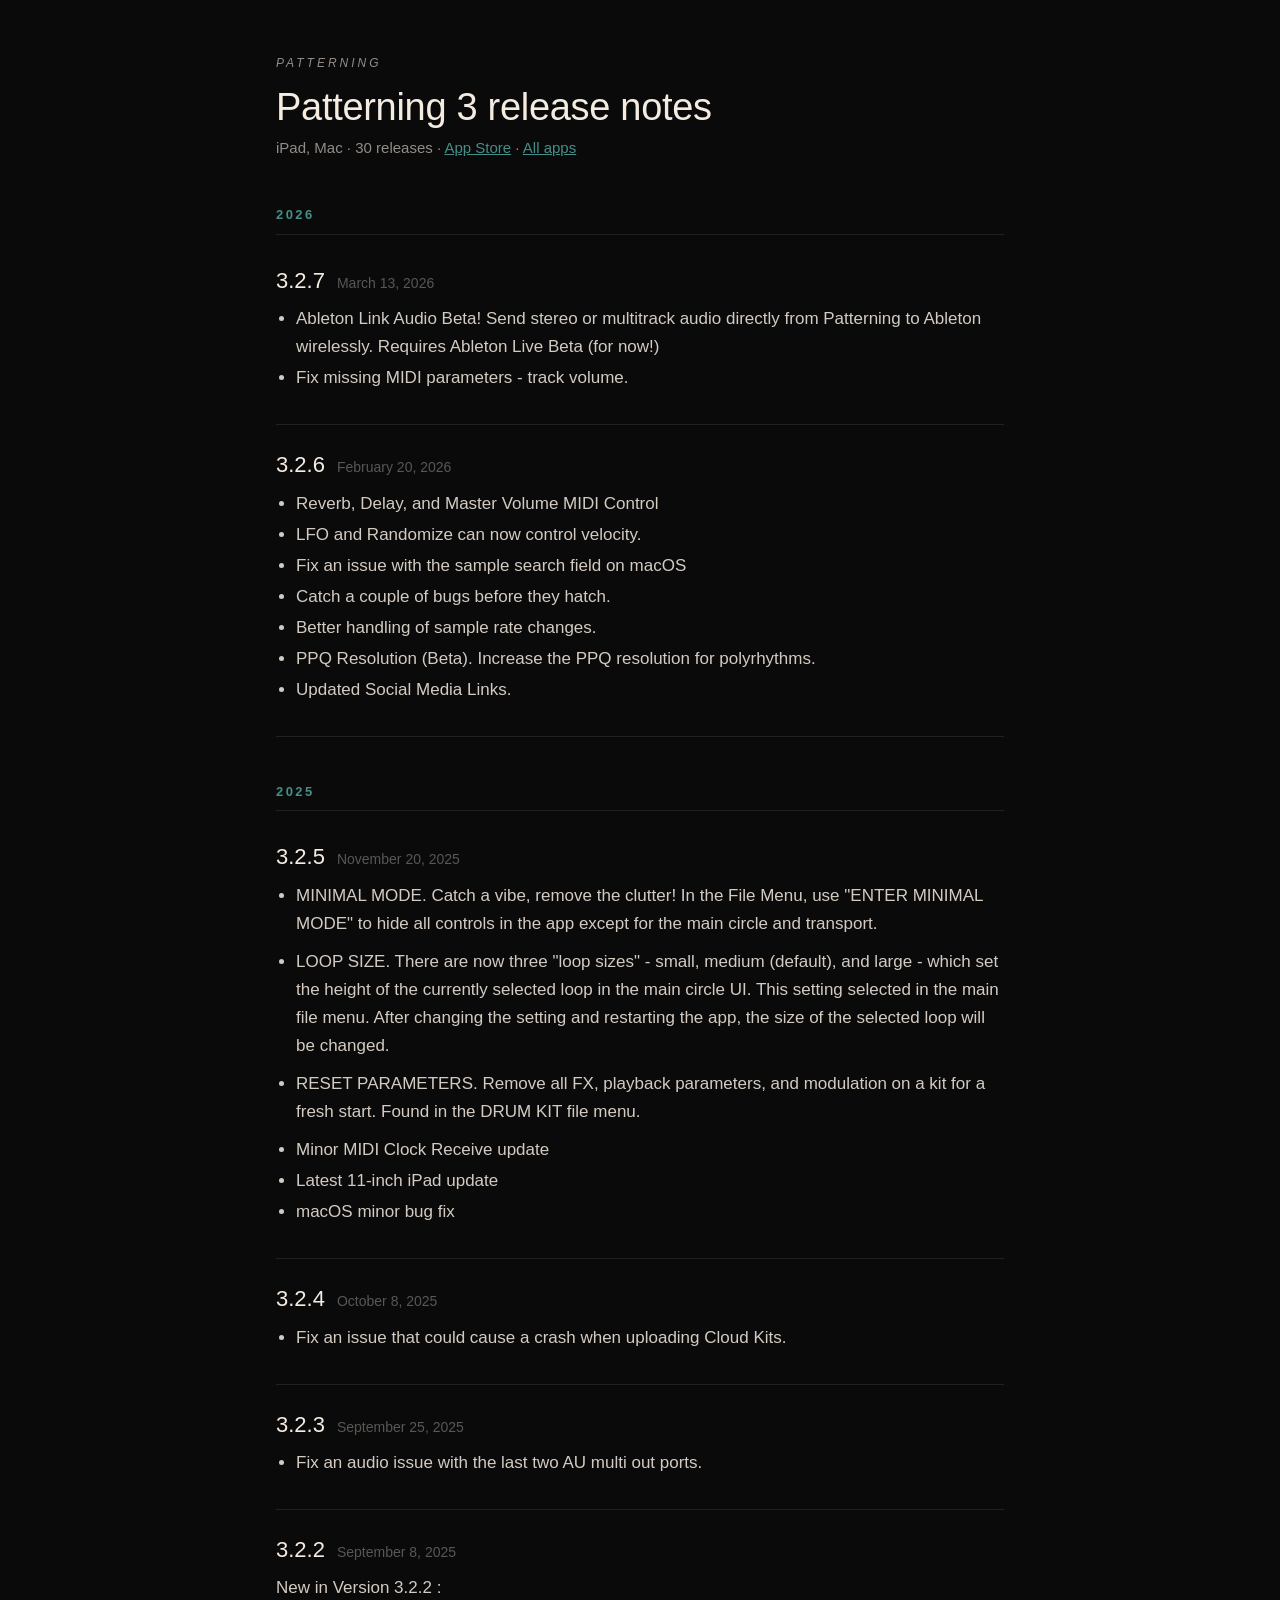
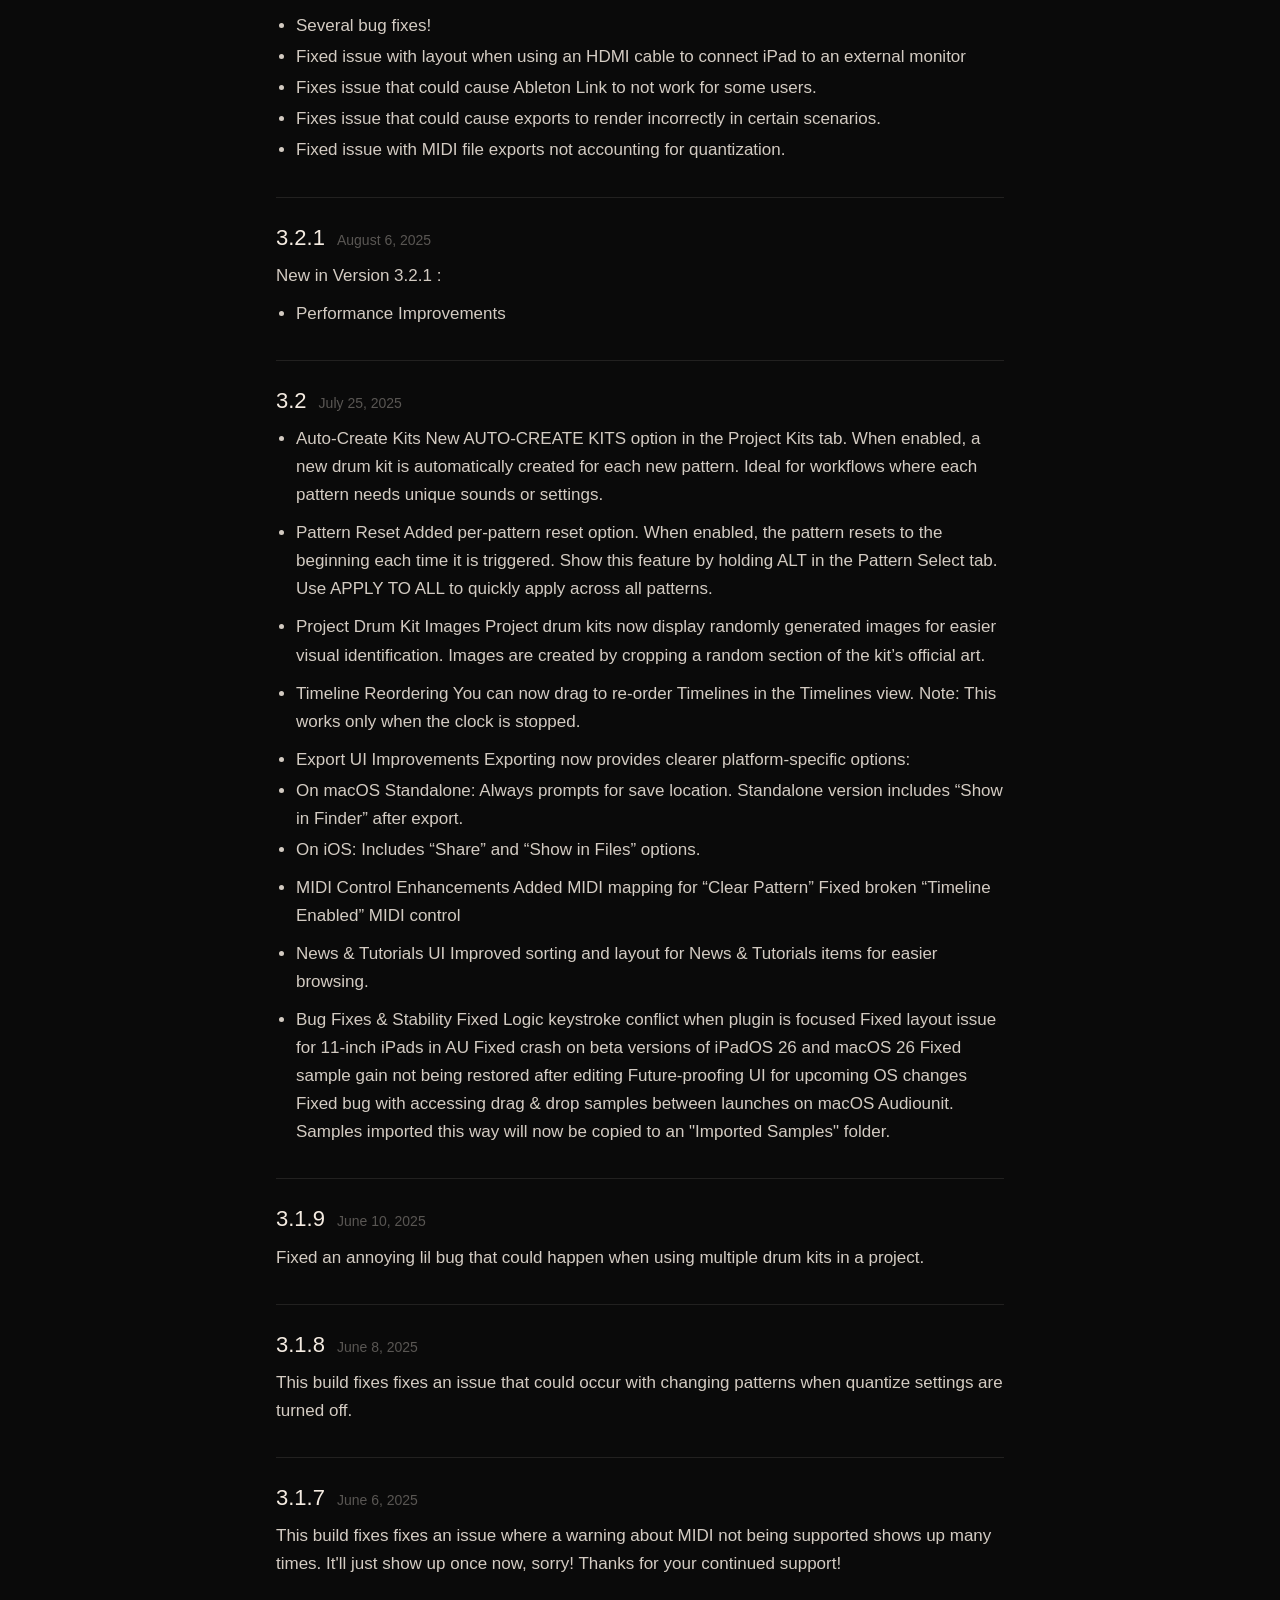
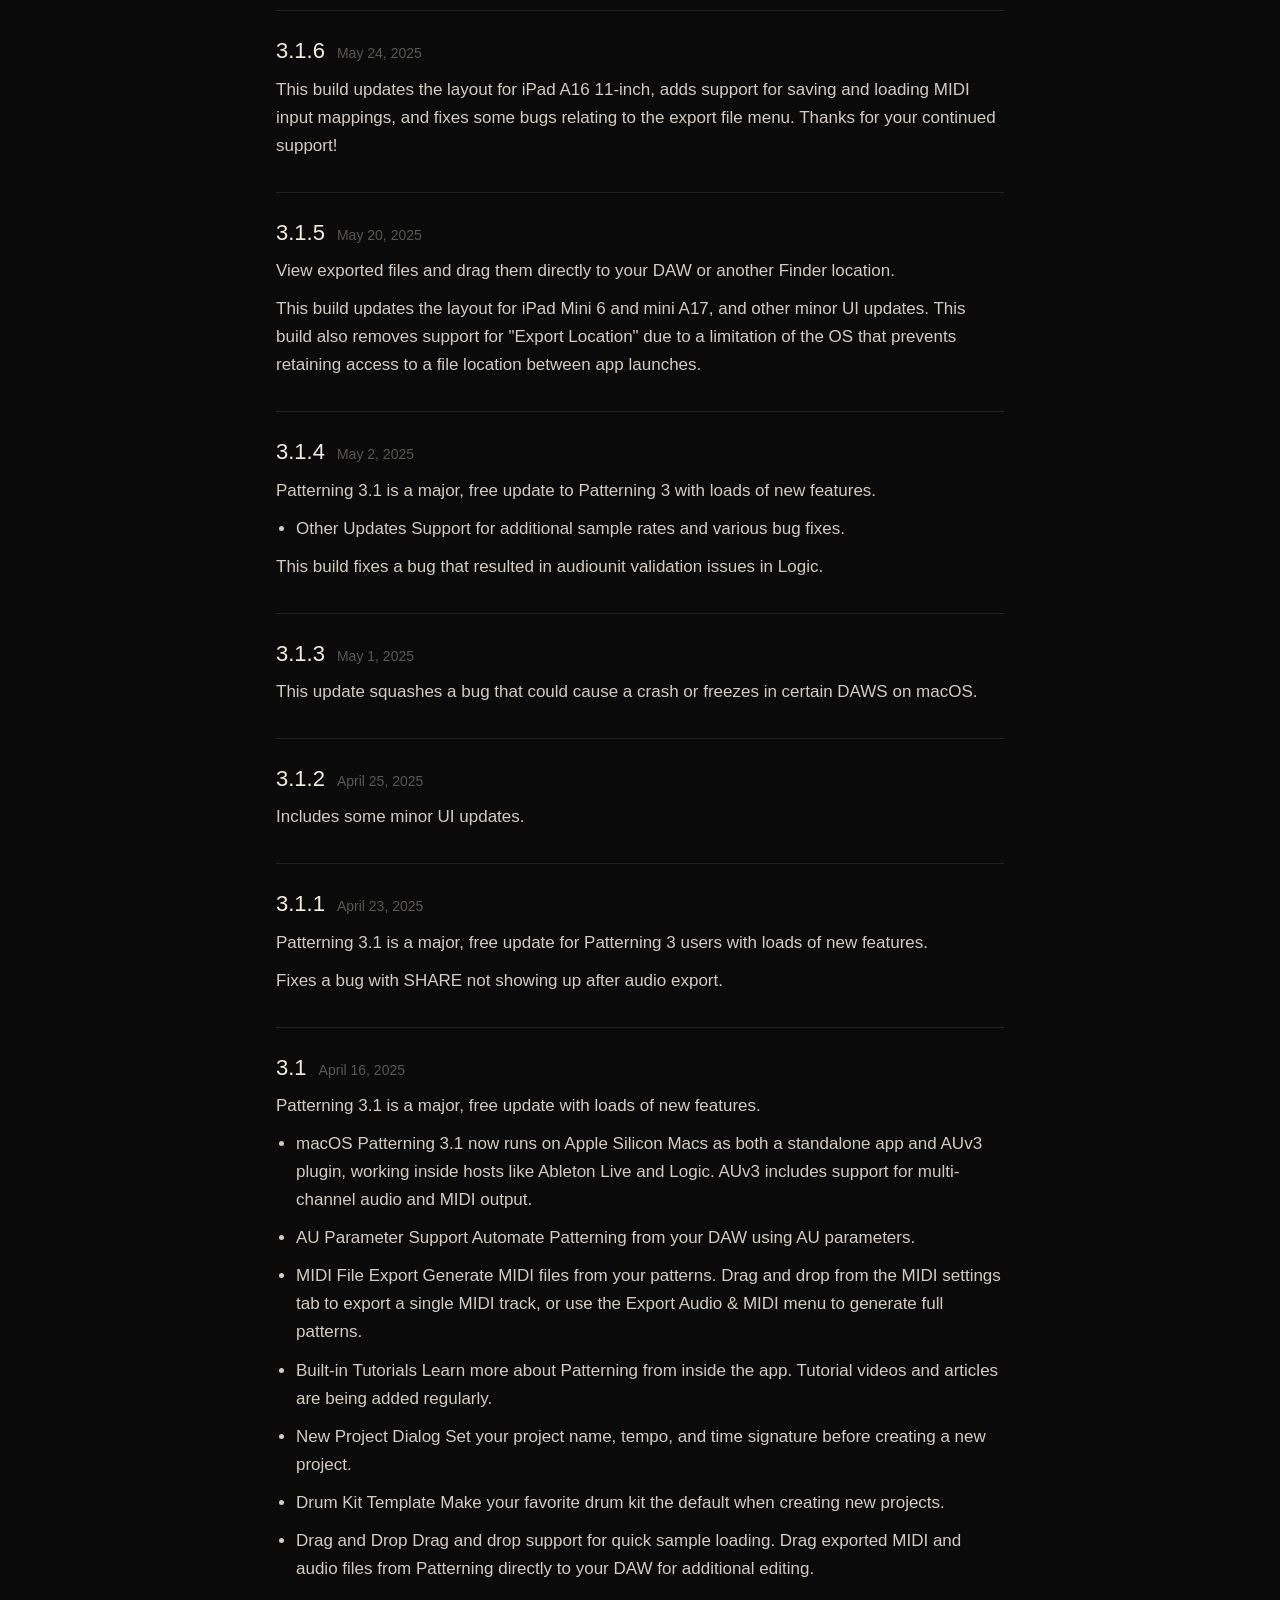
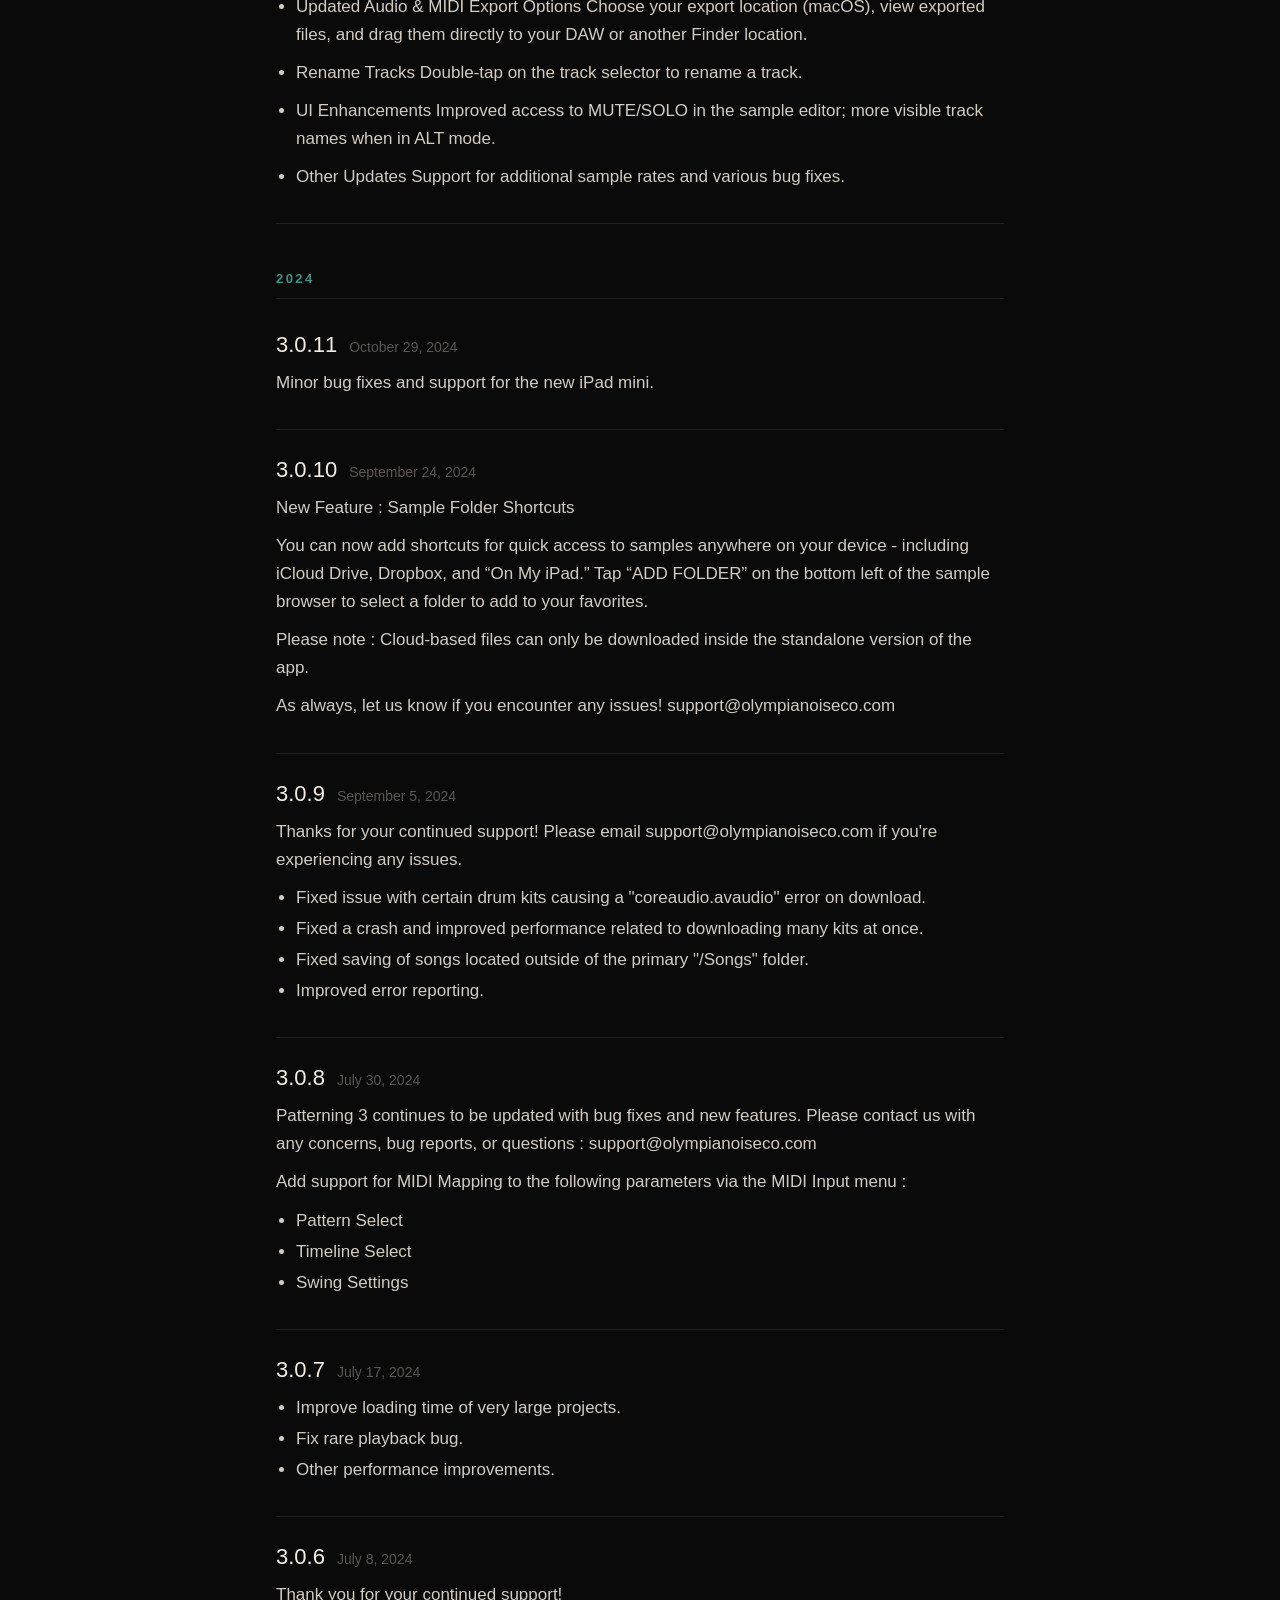
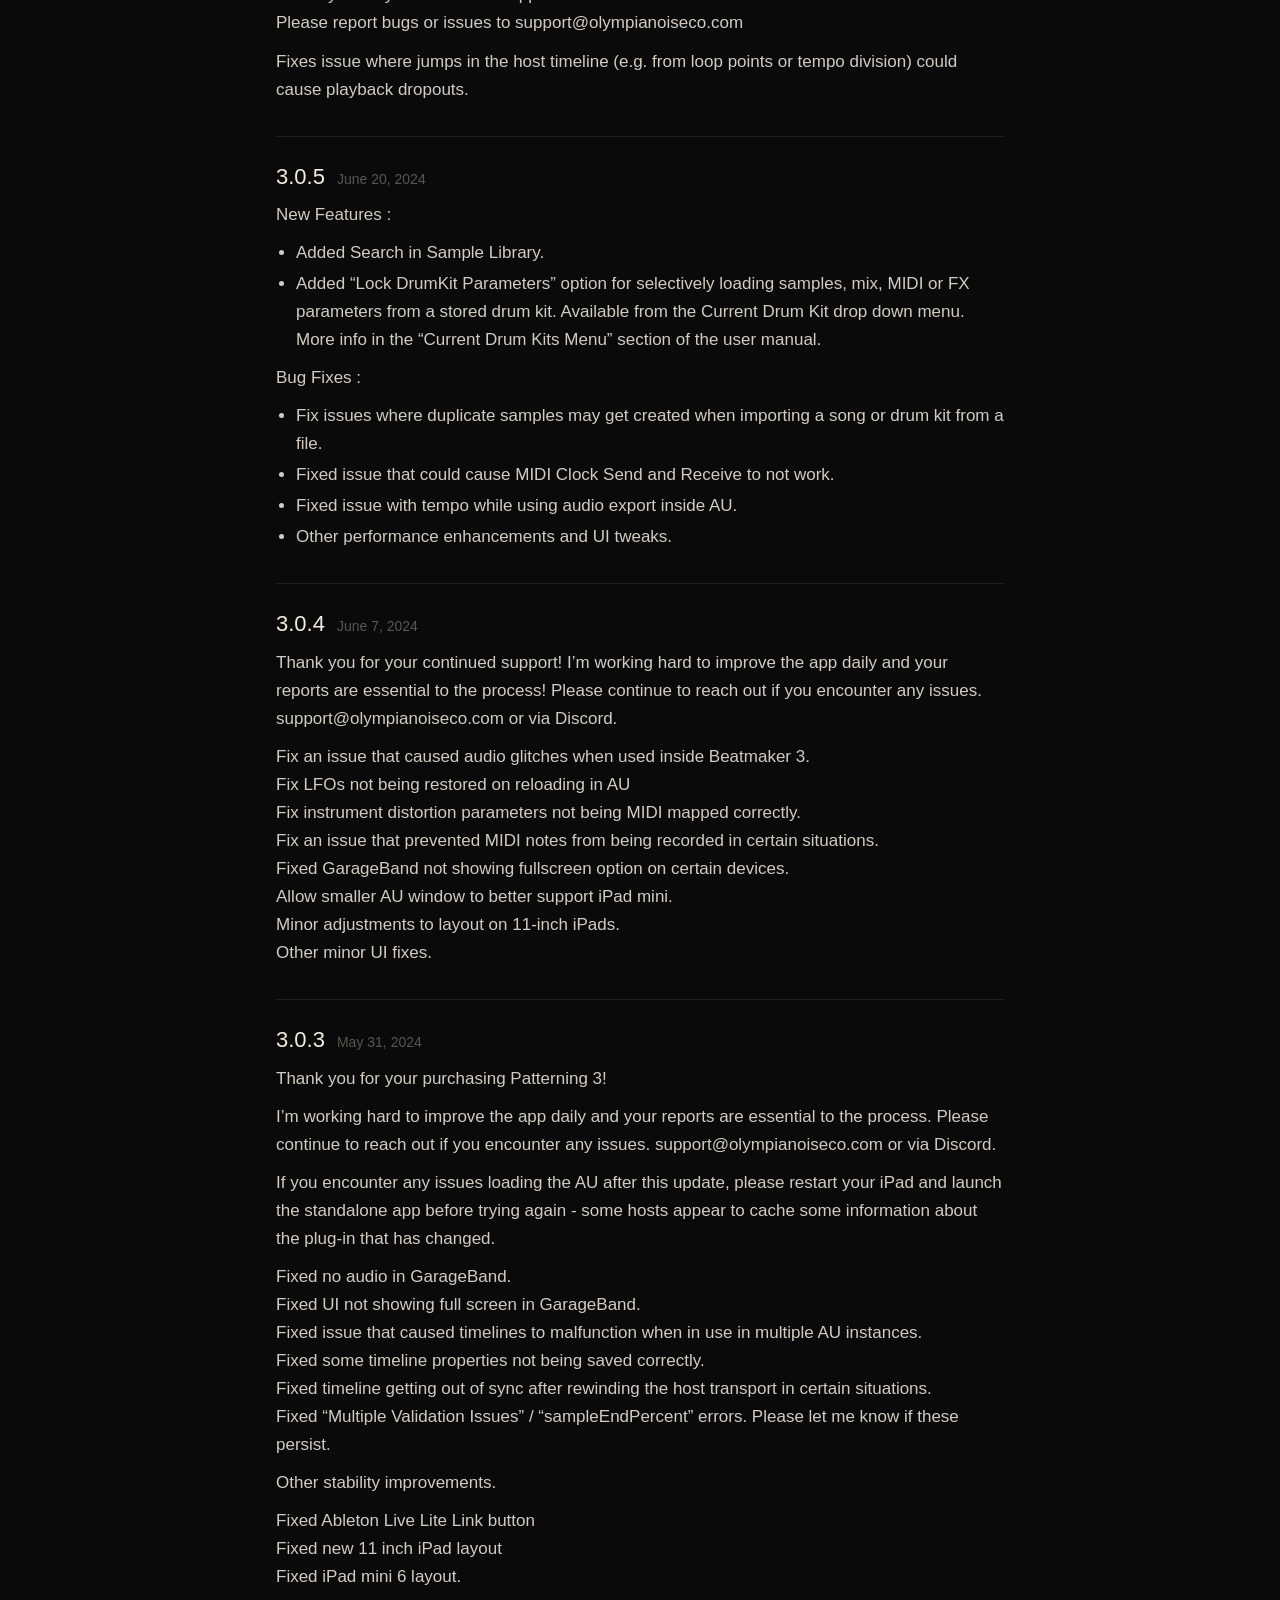
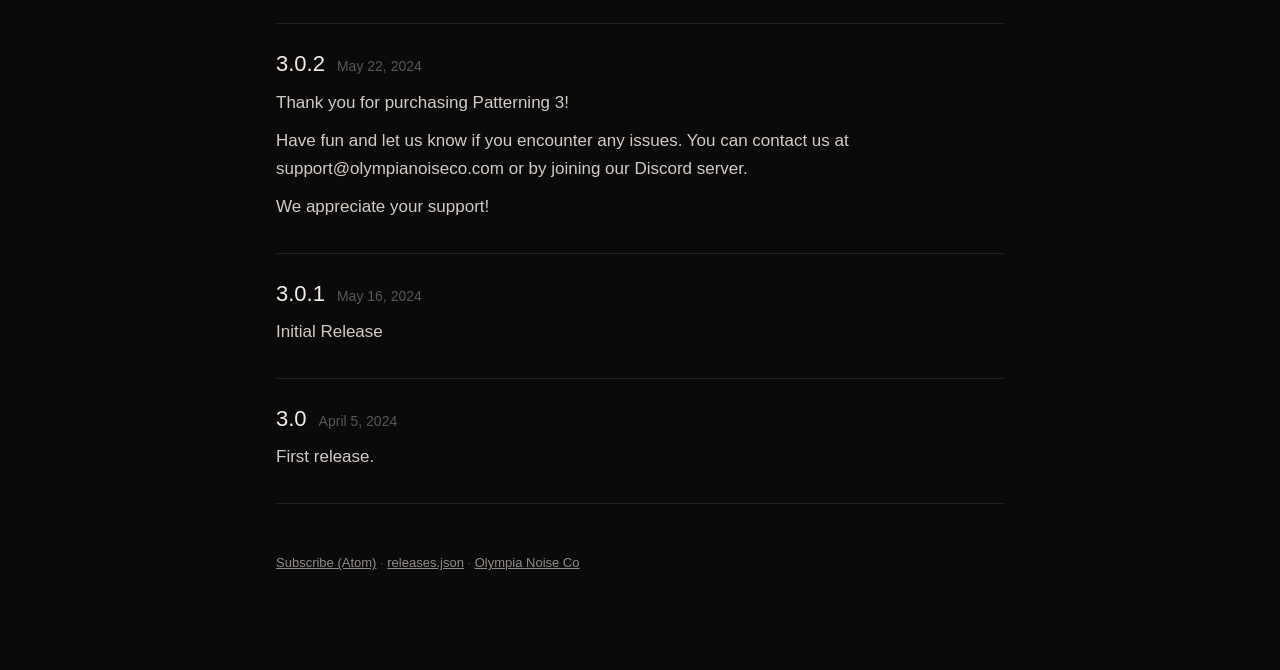
==== p3.html @ f183a7fa "Update release notes (2026-10-23)" ====
<!doctype html>
<html lang="en">
<head>
<meta charset="utf-8">
<meta name="viewport" content="width=device-width, initial-scale=1">
<title>Patterning 3 release notes</title>
<link rel="stylesheet" href="changelog.css">
<link rel="alternate" type="application/atom+xml" title="Patterning release notes" href="feed.xml">
</head>
<body>
<main>
<header class="top">
<a class="brand" href="index.html">PATTERNING</a>
<h1>Patterning 3 release notes</h1>
<p class="sub">iPad, Mac · 30 releases · <a href="https://apps.apple.com/app/id1631913793">App Store</a> · <a href="index.html">All apps</a></p>

</header>
<section class="year" data-year="2026"><h2>2026</h2>
<article class="release" data-app="p3" id="p3-3.2.7"><header><h3>3.2.7</h3><time datetime="2026-03-13">March 13, 2026</time></header><div class="notes"><ul><li>Ableton Link Audio Beta!  Send stereo or multitrack audio directly from Patterning to Ableton wirelessly.  Requires Ableton Live Beta (for now!)</li><li>Fix missing MIDI parameters - track volume.</li></ul></div></article>
<article class="release" data-app="p3" id="p3-3.2.6"><header><h3>3.2.6</h3><time datetime="2026-02-20">February 20, 2026</time></header><div class="notes"><ul><li>Reverb, Delay, and Master Volume MIDI Control</li><li>LFO and Randomize can now control velocity.</li><li>Fix an issue with the sample search field on macOS</li><li>Catch a couple of bugs before they hatch.</li><li>Better handling of sample rate changes.</li><li>PPQ Resolution (Beta).  Increase the PPQ resolution for polyrhythms.</li><li>Updated Social Media Links.</li></ul></div></article>
</section>
<section class="year" data-year="2025"><h2>2025</h2>
<article class="release" data-app="p3" id="p3-3.2.5"><header><h3>3.2.5</h3><time datetime="2025-11-20">November 20, 2025</time></header><div class="notes"><ul><li>MINIMAL MODE.   Catch a vibe, remove the clutter!  In the File Menu, use &quot;ENTER MINIMAL MODE&quot; to hide all controls in the app except for the main circle and transport.</li></ul>
<ul><li>LOOP SIZE. There are now three &quot;loop sizes&quot; - small, medium (default), and large - which set the height of the currently selected loop in the main circle UI.  This setting selected in the main file menu.  After changing the setting and restarting the app, the size of the selected loop will be changed.</li></ul>
<ul><li>RESET PARAMETERS.  Remove all FX, playback parameters, and modulation on a kit for a fresh start.  Found in the DRUM KIT file menu.</li></ul>
<ul><li>Minor MIDI Clock Receive update</li><li>Latest 11-inch iPad update</li><li>macOS minor bug fix</li></ul></div></article>
<article class="release" data-app="p3" id="p3-3.2.4"><header><h3>3.2.4</h3><time datetime="2025-10-08">October 8, 2025</time></header><div class="notes"><ul><li>Fix an issue that could cause a crash when uploading Cloud Kits.</li></ul></div></article>
<article class="release" data-app="p3" id="p3-3.2.3"><header><h3>3.2.3</h3><time datetime="2025-09-25">September 25, 2025</time></header><div class="notes"><ul><li>Fix an audio issue with the last two AU multi out ports.</li></ul></div></article>
<article class="release" data-app="p3" id="p3-3.2.2"><header><h3>3.2.2</h3><time datetime="2025-09-08">September 8, 2025</time></header><div class="notes"><p>New in Version 3.2.2 :</p>
<ul><li>Several bug fixes!</li><li>Fixed issue with layout when using an HDMI cable to connect iPad to an external monitor</li><li>Fixes issue that could cause Ableton Link to not work for some users.</li><li>Fixes issue that could cause exports to render incorrectly in certain scenarios.</li><li>Fixed issue with MIDI file exports not accounting for quantization.</li></ul></div></article>
<article class="release" data-app="p3" id="p3-3.2.1"><header><h3>3.2.1</h3><time datetime="2025-08-06">August 6, 2025</time></header><div class="notes"><p>New in Version 3.2.1 :</p>
<ul><li>Performance Improvements</li></ul></div></article>
<article class="release" data-app="p3" id="p3-3.2"><header><h3>3.2</h3><time datetime="2025-07-25">July 25, 2025</time></header><div class="notes"><ul><li>Auto-Create Kits New AUTO-CREATE KITS option in the Project Kits tab. When enabled, a new drum kit is automatically created for each new pattern. Ideal for workflows where each pattern needs unique sounds or settings.</li></ul>
<ul><li>Pattern Reset Added per-pattern reset option. When enabled, the pattern resets to the beginning each time it is triggered. Show this feature by holding ALT in the Pattern Select tab.  Use APPLY TO ALL to quickly apply across all patterns.</li></ul>
<ul><li>Project Drum Kit Images Project drum kits now display randomly generated images for easier visual identification. Images are created by cropping a random section of the kit’s official art.</li></ul>
<ul><li>Timeline Reordering You can now drag to re-order Timelines in the Timelines view. Note: This works only when the clock is stopped.</li></ul>
<ul><li>Export UI Improvements Exporting now provides clearer platform-specific options:</li><li>On macOS Standalone: Always prompts for save location. Standalone version includes “Show in Finder” after export.</li><li>On iOS: Includes “Share” and “Show in Files” options.</li></ul>
<ul><li>MIDI Control Enhancements Added MIDI mapping for “Clear Pattern” Fixed broken “Timeline Enabled” MIDI control</li></ul>
<ul><li>News &amp; Tutorials UI Improved sorting and layout for News &amp; Tutorials items for easier browsing.</li></ul>
<ul><li>Bug Fixes &amp; Stability Fixed Logic keystroke conflict when plugin is focused Fixed layout issue for 11-inch iPads in AU Fixed crash on beta versions of iPadOS 26 and macOS 26 Fixed sample gain not being restored after editing Future-proofing UI for upcoming OS changes Fixed bug with accessing drag &amp; drop samples between launches on macOS Audiounit.  Samples imported this way will now be copied to an &quot;Imported Samples&quot; folder.</li></ul></div></article>
<article class="release" data-app="p3" id="p3-3.1.9"><header><h3>3.1.9</h3><time datetime="2025-06-10">June 10, 2025</time></header><div class="notes"><p>Fixed an annoying lil bug that could happen when using multiple drum kits in a project.</p></div></article>
<article class="release" data-app="p3" id="p3-3.1.8"><header><h3>3.1.8</h3><time datetime="2025-06-08">June 8, 2025</time></header><div class="notes"><p>This build fixes fixes an issue that could occur with changing patterns when quantize settings are turned off.</p></div></article>
<article class="release" data-app="p3" id="p3-3.1.7"><header><h3>3.1.7</h3><time datetime="2025-06-06">June 6, 2025</time></header><div class="notes"><p>This build fixes fixes an issue where a warning about MIDI not being supported shows up many times.  It&#x27;ll just show up once now, sorry!    Thanks for your continued support!</p></div></article>
<article class="release" data-app="p3" id="p3-3.1.6"><header><h3>3.1.6</h3><time datetime="2025-05-24">May 24, 2025</time></header><div class="notes"><p>This build updates the layout for iPad A16 11-inch, adds support for saving and loading MIDI input mappings, and fixes some bugs relating to the export file menu.   Thanks for your continued support!</p></div></article>
<article class="release" data-app="p3" id="p3-3.1.5"><header><h3>3.1.5</h3><time datetime="2025-05-20">May 20, 2025</time></header><div class="notes"><p>View exported files and drag them directly to your DAW or another Finder location.</p>
<p>This build updates the layout for iPad Mini 6 and mini A17, and other minor UI updates.  This build also removes support for &quot;Export Location&quot; due to a limitation of the OS that prevents retaining access to a file location between app launches.</p></div></article>
<article class="release" data-app="p3" id="p3-3.1.4"><header><h3>3.1.4</h3><time datetime="2025-05-02">May 2, 2025</time></header><div class="notes"><p>Patterning 3.1 is a major, free update to Patterning 3 with loads of new features.</p>
<ul><li>Other Updates Support for additional sample rates and various bug fixes.</li></ul>
<p>This build fixes a bug that resulted in audiounit validation issues in Logic.</p></div></article>
<article class="release" data-app="p3" id="p3-3.1.3"><header><h3>3.1.3</h3><time datetime="2025-05-01">May 1, 2025</time></header><div class="notes"><p>This update squashes a bug that could cause a crash or freezes in certain DAWS on macOS.</p></div></article>
<article class="release" data-app="p3" id="p3-3.1.2"><header><h3>3.1.2</h3><time datetime="2025-04-25">April 25, 2025</time></header><div class="notes"><p>Includes some minor UI updates.</p></div></article>
<article class="release" data-app="p3" id="p3-3.1.1"><header><h3>3.1.1</h3><time datetime="2025-04-23">April 23, 2025</time></header><div class="notes"><p>Patterning 3.1 is a major, free update for Patterning 3 users with loads of new features.</p>
<p>Fixes a bug with SHARE not showing up after audio export.</p></div></article>
<article class="release" data-app="p3" id="p3-3.1"><header><h3>3.1</h3><time datetime="2025-04-16">April 16, 2025</time></header><div class="notes"><p>Patterning 3.1 is a major, free update with loads of new features.</p>
<ul><li>macOS Patterning 3.1 now runs on Apple Silicon Macs as both a standalone app and AUv3 plugin, working inside hosts like Ableton Live and Logic. AUv3 includes support for multi-channel audio and MIDI output.</li></ul>
<ul><li>AU Parameter Support Automate Patterning from your DAW using AU parameters.</li></ul>
<ul><li>MIDI File Export Generate MIDI files from your patterns. Drag and drop from the MIDI settings tab to export a single MIDI track, or use the Export Audio &amp; MIDI menu to generate full patterns.</li></ul>
<ul><li>Built-in Tutorials Learn more about Patterning from inside the app. Tutorial videos and articles are being added regularly.</li></ul>
<ul><li>New Project Dialog Set your project name, tempo, and time signature before creating a new project.</li></ul>
<ul><li>Drum Kit Template Make your favorite drum kit the default when creating new projects.</li></ul>
<ul><li>Drag and Drop Drag and drop support for quick sample loading. Drag exported MIDI and audio files from Patterning directly to your DAW for additional editing.</li></ul>
<ul><li>Updated Audio &amp; MIDI Export Options Choose your export location (macOS), view exported files, and drag them directly to your DAW or another Finder location.</li></ul>
<ul><li>Rename Tracks Double-tap on the track selector to rename a track.</li></ul>
<ul><li>UI Enhancements Improved access to MUTE/SOLO in the sample editor; more visible track names when in ALT mode.</li></ul>
<ul><li>Other Updates Support for additional sample rates and various bug fixes.</li></ul></div></article>
</section>
<section class="year" data-year="2024"><h2>2024</h2>
<article class="release" data-app="p3" id="p3-3.0.11"><header><h3>3.0.11</h3><time datetime="2024-10-29">October 29, 2024</time></header><div class="notes"><p>Minor bug fixes and support for the new iPad mini.</p></div></article>
<article class="release" data-app="p3" id="p3-3.0.10"><header><h3>3.0.10</h3><time datetime="2024-09-24">September 24, 2024</time></header><div class="notes"><p>New Feature : Sample Folder Shortcuts</p>
<p>You can now add shortcuts for quick access to samples anywhere on your device -  including iCloud Drive, Dropbox, and “On My iPad.”   Tap “ADD FOLDER” on the bottom left of the sample browser to select a folder to add to your favorites.</p>
<p>Please note : Cloud-based files can only be downloaded inside the standalone version of the app.</p>
<p>As always, let us know if you encounter any issues!  support@olympianoiseco.com</p></div></article>
<article class="release" data-app="p3" id="p3-3.0.9"><header><h3>3.0.9</h3><time datetime="2024-09-05">September 5, 2024</time></header><div class="notes"><p>Thanks for your continued support!  Please email support@olympianoiseco.com if you&#x27;re experiencing any issues.</p>
<ul><li>Fixed issue with certain drum kits causing a &quot;coreaudio.avaudio&quot; error on download.</li><li>Fixed a crash and improved performance related to downloading many kits at once.</li><li>Fixed saving of songs located outside of the primary &quot;/Songs&quot; folder.</li><li>Improved error reporting.</li></ul></div></article>
<article class="release" data-app="p3" id="p3-3.0.8"><header><h3>3.0.8</h3><time datetime="2024-07-30">July 30, 2024</time></header><div class="notes"><p>Patterning 3 continues to be updated with bug fixes and new features.  Please contact us with any concerns, bug reports, or questions : support@olympianoiseco.com</p>
<p>Add support for MIDI Mapping to the following parameters via the MIDI Input menu :</p>
<ul><li>Pattern Select</li><li>Timeline Select</li><li>Swing Settings</li></ul></div></article>
<article class="release" data-app="p3" id="p3-3.0.7"><header><h3>3.0.7</h3><time datetime="2024-07-17">July 17, 2024</time></header><div class="notes"><ul><li>Improve loading time of very large projects.</li><li>Fix rare playback bug.</li><li>Other performance improvements.</li></ul></div></article>
<article class="release" data-app="p3" id="p3-3.0.6"><header><h3>3.0.6</h3><time datetime="2024-07-08">July 8, 2024</time></header><div class="notes"><p>Thank you for your continued support!<br>Please report bugs or issues to support@olympianoiseco.com</p>
<p>Fixes issue where jumps in the host timeline (e.g. from loop points or tempo division) could cause playback dropouts.</p></div></article>
<article class="release" data-app="p3" id="p3-3.0.5"><header><h3>3.0.5</h3><time datetime="2024-06-20">June 20, 2024</time></header><div class="notes"><p>New Features :</p>
<ul><li>Added Search in Sample Library.</li><li>Added  “Lock DrumKit Parameters” option for selectively loading samples, mix, MIDI or FX parameters from a stored drum kit.  Available from the Current Drum Kit drop down menu.  More info in the “Current Drum Kits Menu” section of the user manual.</li></ul>
<p>Bug Fixes :</p>
<ul><li>Fix issues where duplicate samples may get created when importing a song or drum kit from a file.</li><li>Fixed issue that could cause MIDI Clock Send and Receive to not work.</li><li>Fixed issue with tempo while using audio export inside AU.</li><li>Other performance enhancements and UI tweaks.</li></ul></div></article>
<article class="release" data-app="p3" id="p3-3.0.4"><header><h3>3.0.4</h3><time datetime="2024-06-07">June 7, 2024</time></header><div class="notes"><p>Thank you for your continued support!  I’m working hard to improve the app daily and your reports are essential to the process!  Please continue to reach out if you encounter any issues.  support@olympianoiseco.com or via Discord.</p>
<p>Fix an issue that caused audio glitches when used inside Beatmaker 3.<br>Fix LFOs not being restored on reloading in AU<br>Fix instrument distortion parameters not being MIDI mapped correctly.<br>Fix an issue that prevented MIDI notes from being recorded in certain situations.<br>Fixed GarageBand not showing fullscreen option on certain devices.<br>Allow smaller AU window to better support iPad mini.<br>Minor adjustments to layout on 11-inch iPads.<br>Other minor UI fixes.</p></div></article>
<article class="release" data-app="p3" id="p3-3.0.3"><header><h3>3.0.3</h3><time datetime="2024-05-31">May 31, 2024</time></header><div class="notes"><p>Thank you for your purchasing Patterning 3!</p>
<p>I’m working hard to improve the app daily and your reports are essential to the process.  Please continue to reach out if you encounter any issues.  support@olympianoiseco.com or via Discord.</p>
<p>If you encounter any issues loading the AU after this update, please restart your iPad and launch the standalone app before trying again - some hosts appear to cache some information about the plug-in that has changed.</p>
<p>Fixed no audio in GarageBand.<br>Fixed UI not showing full screen in GarageBand.<br>Fixed issue that caused timelines to malfunction when in use in multiple AU instances.<br>Fixed some timeline properties not being saved correctly.<br>Fixed timeline getting out of sync after rewinding the host transport in certain situations.<br>Fixed “Multiple Validation Issues” / “sampleEndPercent” errors.  Please let me know if these persist.</p>
<p>Other stability improvements.</p>
<p>Fixed Ableton Live Lite Link button<br>Fixed new 11 inch iPad layout<br>Fixed iPad mini 6 layout.</p></div></article>
<article class="release" data-app="p3" id="p3-3.0.2"><header><h3>3.0.2</h3><time datetime="2024-05-22">May 22, 2024</time></header><div class="notes"><p>Thank you for purchasing Patterning 3!</p>
<p>Have fun and let us know if you encounter any issues.  You can contact us at support@olympianoiseco.com or by joining our Discord server.</p>
<p>We appreciate your support!</p></div></article>
<article class="release" data-app="p3" id="p3-3.0.1"><header><h3>3.0.1</h3><time datetime="2024-05-16">May 16, 2024</time></header><div class="notes"><p>Initial Release</p></div></article>
<article class="release" data-app="p3" id="p3-3.0"><header><h3>3.0</h3><time datetime="2024-04-05">April 5, 2024</time></header><div class="notes"><p>First release.</p></div></article>
</section>
<footer><a href="feed.xml">Subscribe (Atom)</a> · <a href="releases.json">releases.json</a> · <a href="https://olympianoiseco.com">Olympia Noise Co</a></footer>
</main>

</body>
</html>
---- changelog.css ----
/* Patterning release notes. Colours are the app's own PatterningTokens (see manual/manual.css). */

:root{
  --bg:#0a0a0a; --card:#181818; --fg:#f4ebe1;
  --fgMute:rgba(244,235,225,.58); --fgDim:rgba(244,235,225,.34);
  --accent:#458f88; --line:rgba(244,235,225,.10); --body:rgba(244,235,225,.86);
  --sans:"Gill Sans","Gill Sans MT","Gill Sans Nova",Calibri,"Trebuchet MS",sans-serif;
}

*{box-sizing:border-box}
html{-webkit-text-size-adjust:100%}
body{margin:0;background:var(--bg);color:var(--fg);font-family:var(--sans);
     font-size:17px;line-height:1.65;-webkit-font-smoothing:antialiased}
a{color:var(--accent)}
main{max-width:760px;margin:0 auto;padding:48px 16px 96px}

.top{margin-bottom:28px}
.brand{font-size:12px;letter-spacing:3px;color:var(--fgMute);text-decoration:none;font-style:italic}
h1{font-size:38px;font-weight:400;letter-spacing:-.3px;line-height:1.15;margin:10px 0 6px}
.sub{margin:0;color:var(--fgMute);font-size:15px}

.filters{display:flex;flex-wrap:wrap;gap:8px;margin-top:22px}
.filters a{padding:6px 12px;border:1px solid var(--line);border-radius:999px;color:var(--fgMute);
           text-decoration:none;font-size:12px;letter-spacing:1.2px;text-transform:uppercase}
.filters a.on{color:var(--fg);border-color:var(--accent);background:rgba(69,143,136,.16)}

.year h2{font-size:13px;font-weight:600;letter-spacing:2.4px;color:var(--accent);
         margin:44px 0 6px;padding-bottom:8px;border-bottom:1px solid var(--line)}

.release{padding:22px 0;border-bottom:1px solid var(--line)}
.release header{display:flex;flex-wrap:wrap;align-items:baseline;gap:4px 12px;margin-bottom:6px}
.release h3{margin:0;font-size:22px;font-weight:400}
.release time{color:var(--fgDim);font-size:14px}
.release .app{width:100%;font-size:11.5px;letter-spacing:1.6px;text-transform:uppercase;color:var(--fgMute)}
.notes{color:var(--body);overflow-wrap:anywhere}
.notes p{margin:0 0 10px}
.notes ul{margin:0 0 10px;padding-left:20px}
.notes li{margin:3px 0}

footer{margin-top:48px;color:var(--fgDim);font-size:13px}
footer a{color:var(--fgMute)}

@media (max-width:520px){
  main{padding-top:32px}
  h1{font-size:30px}
}
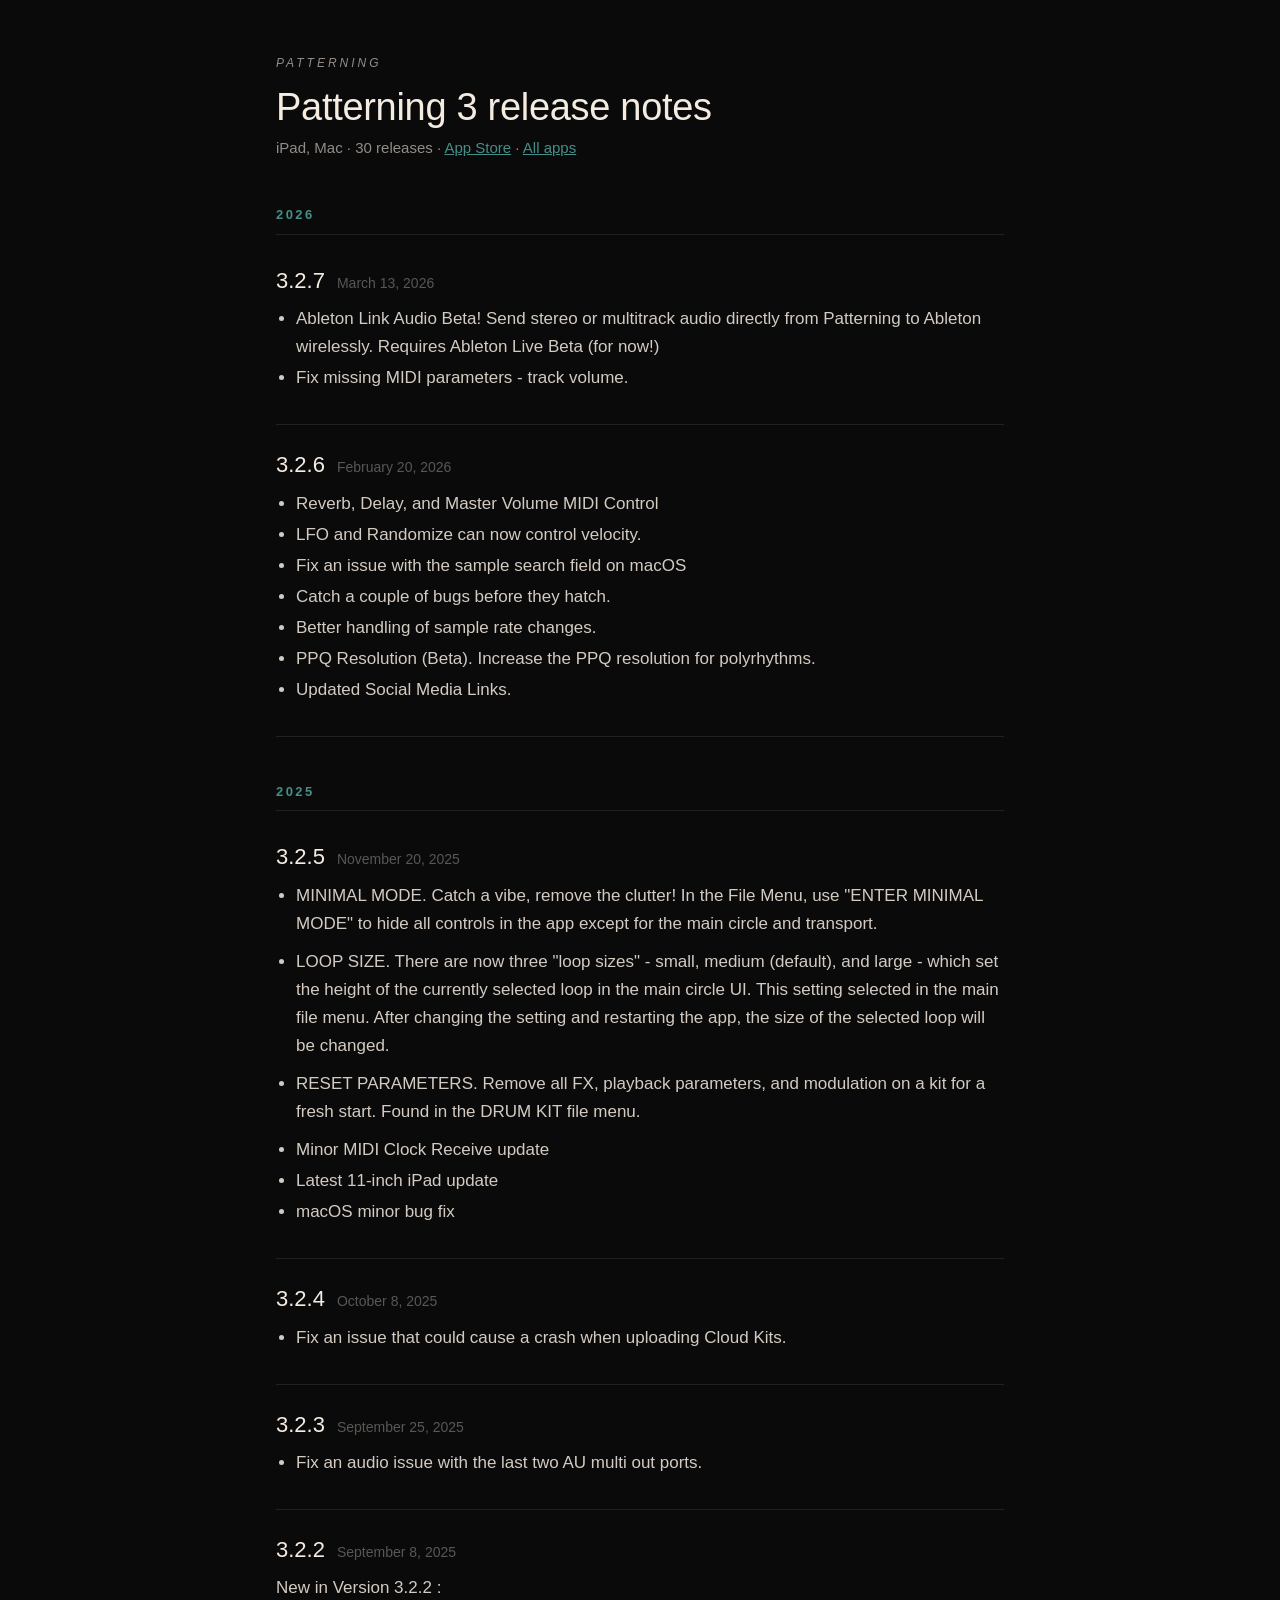
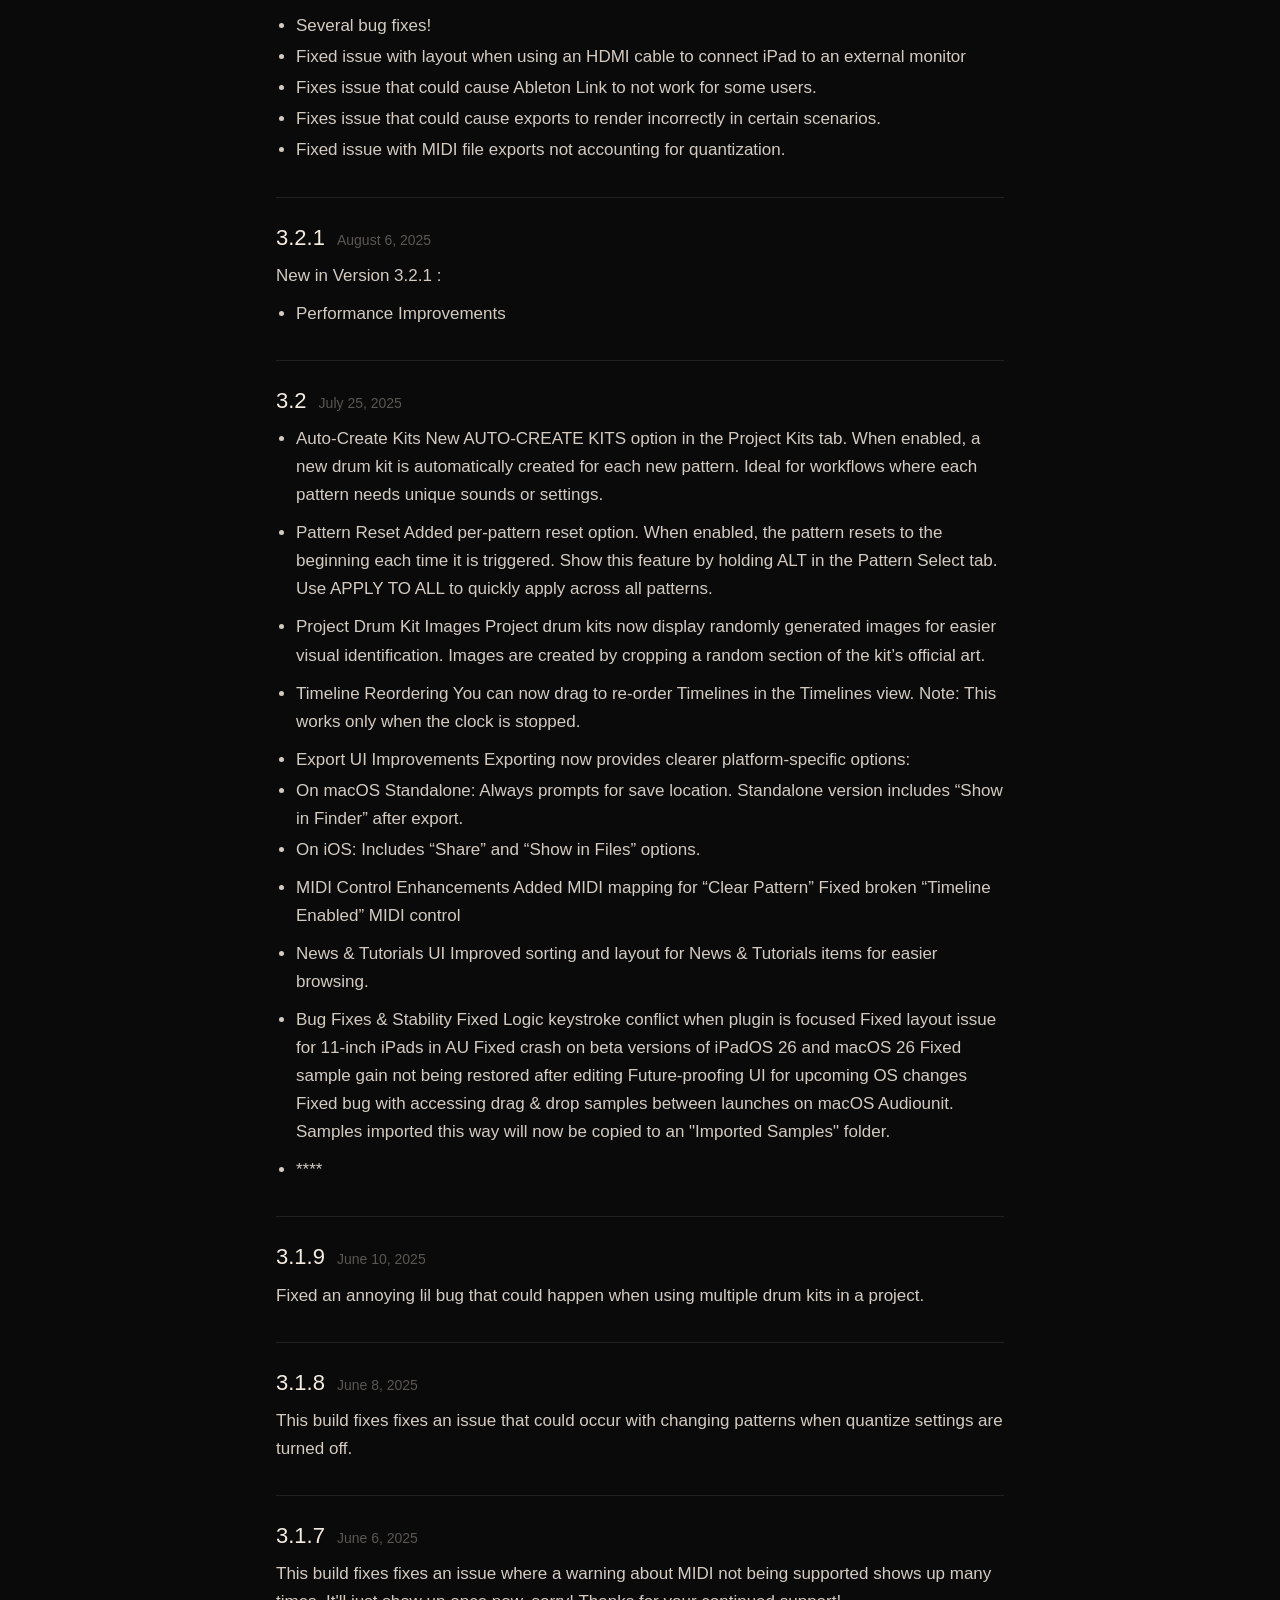
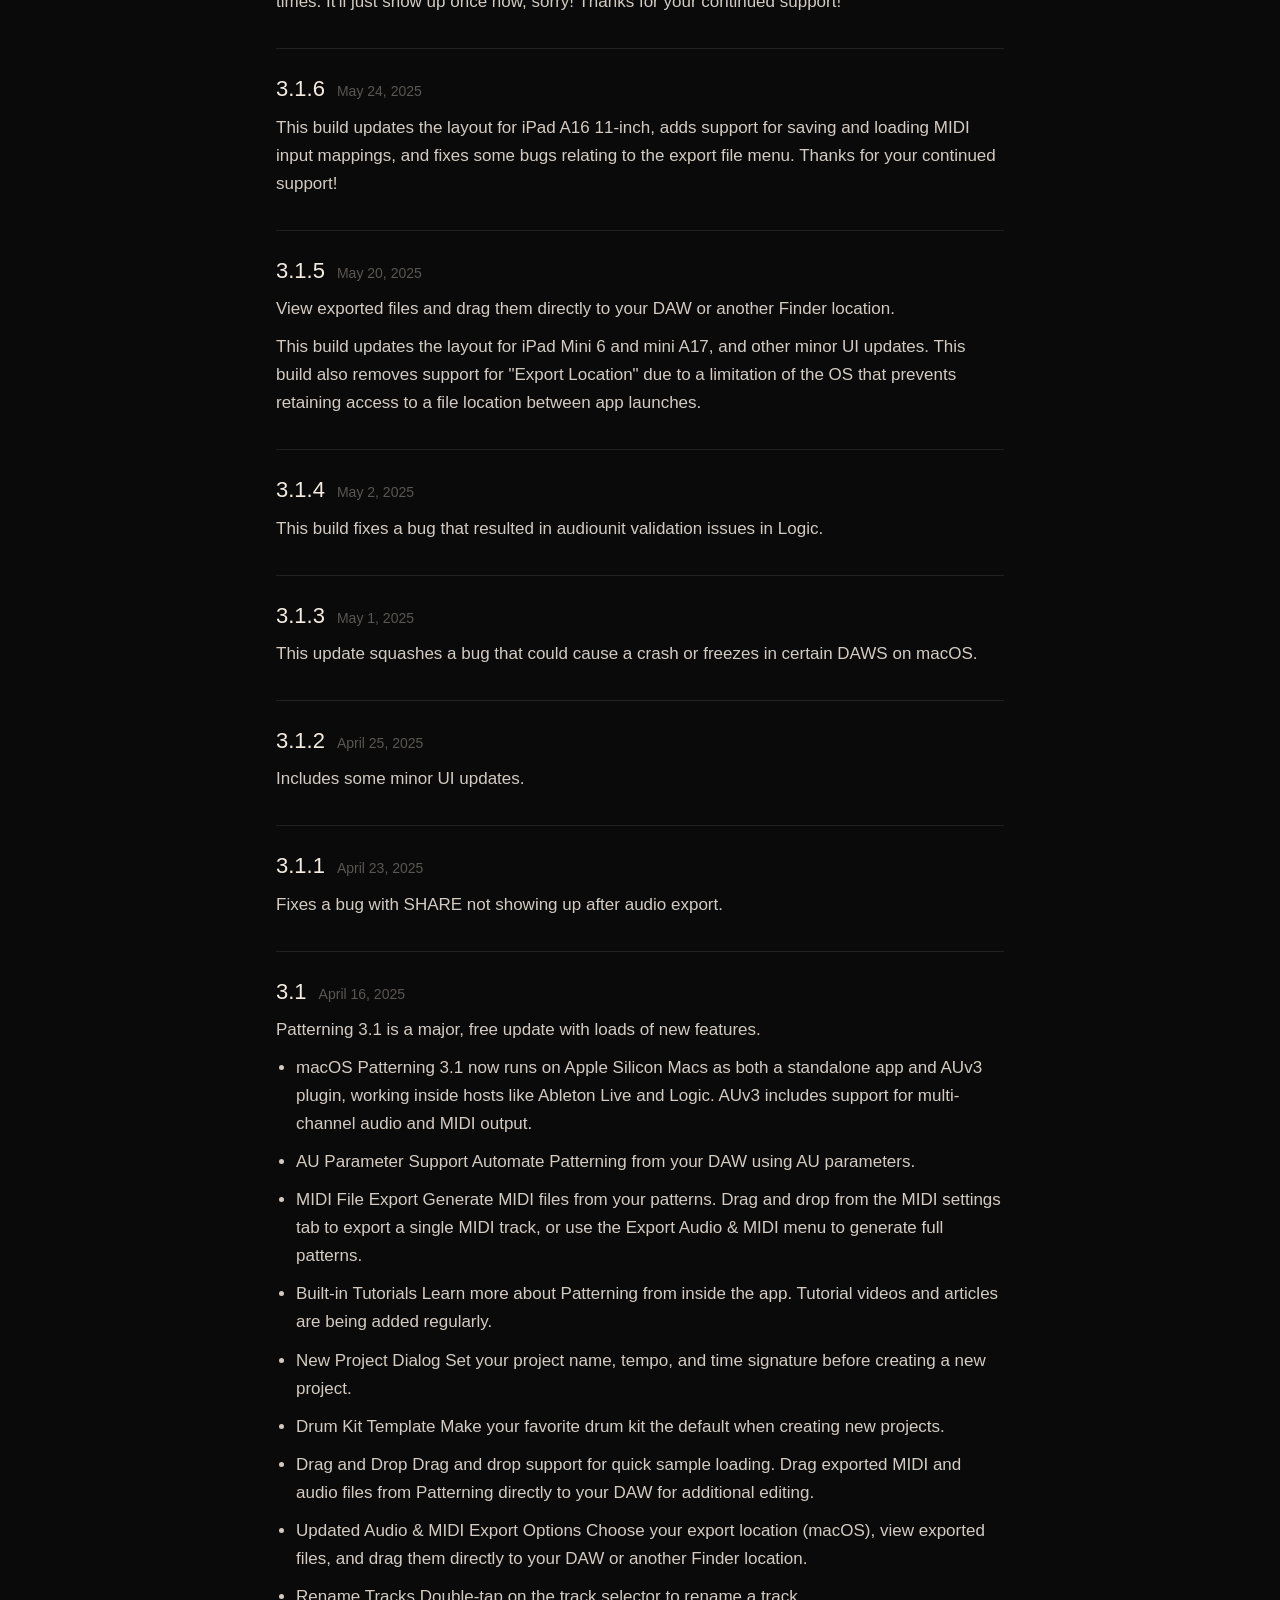
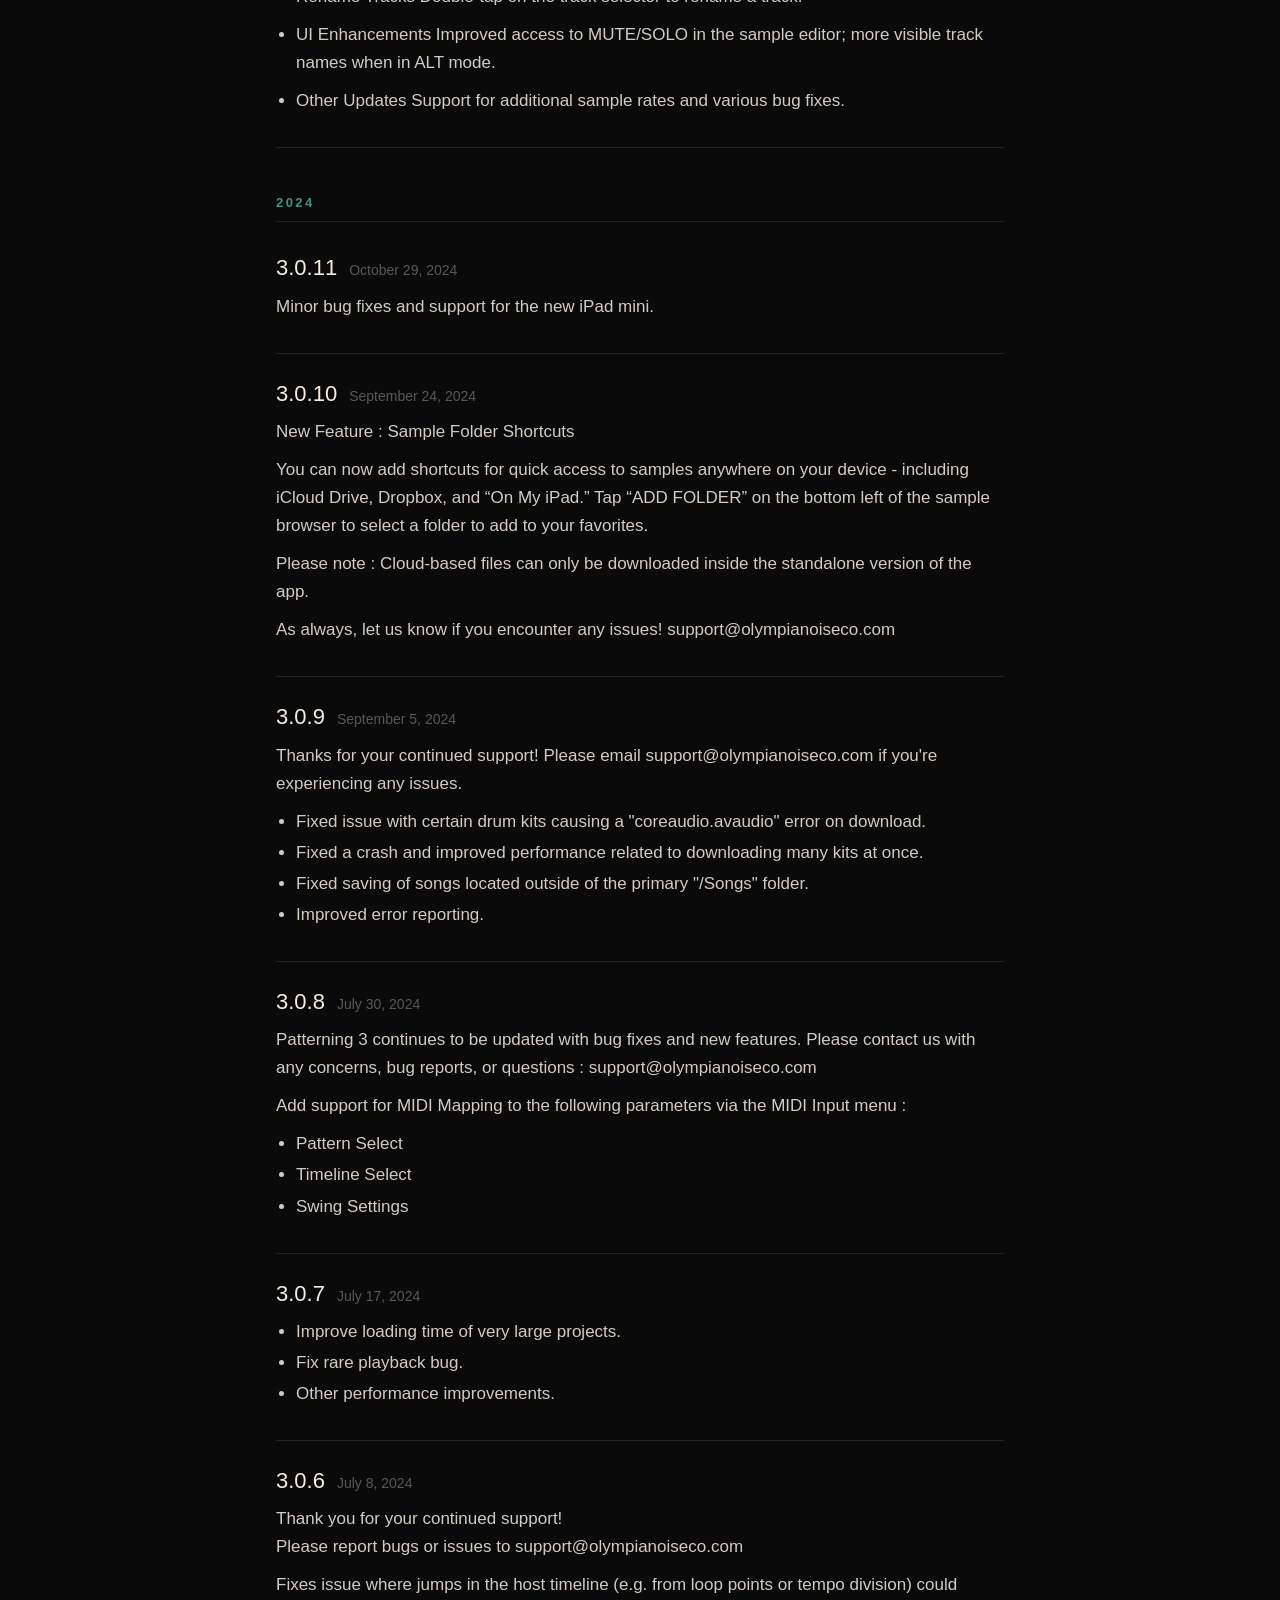
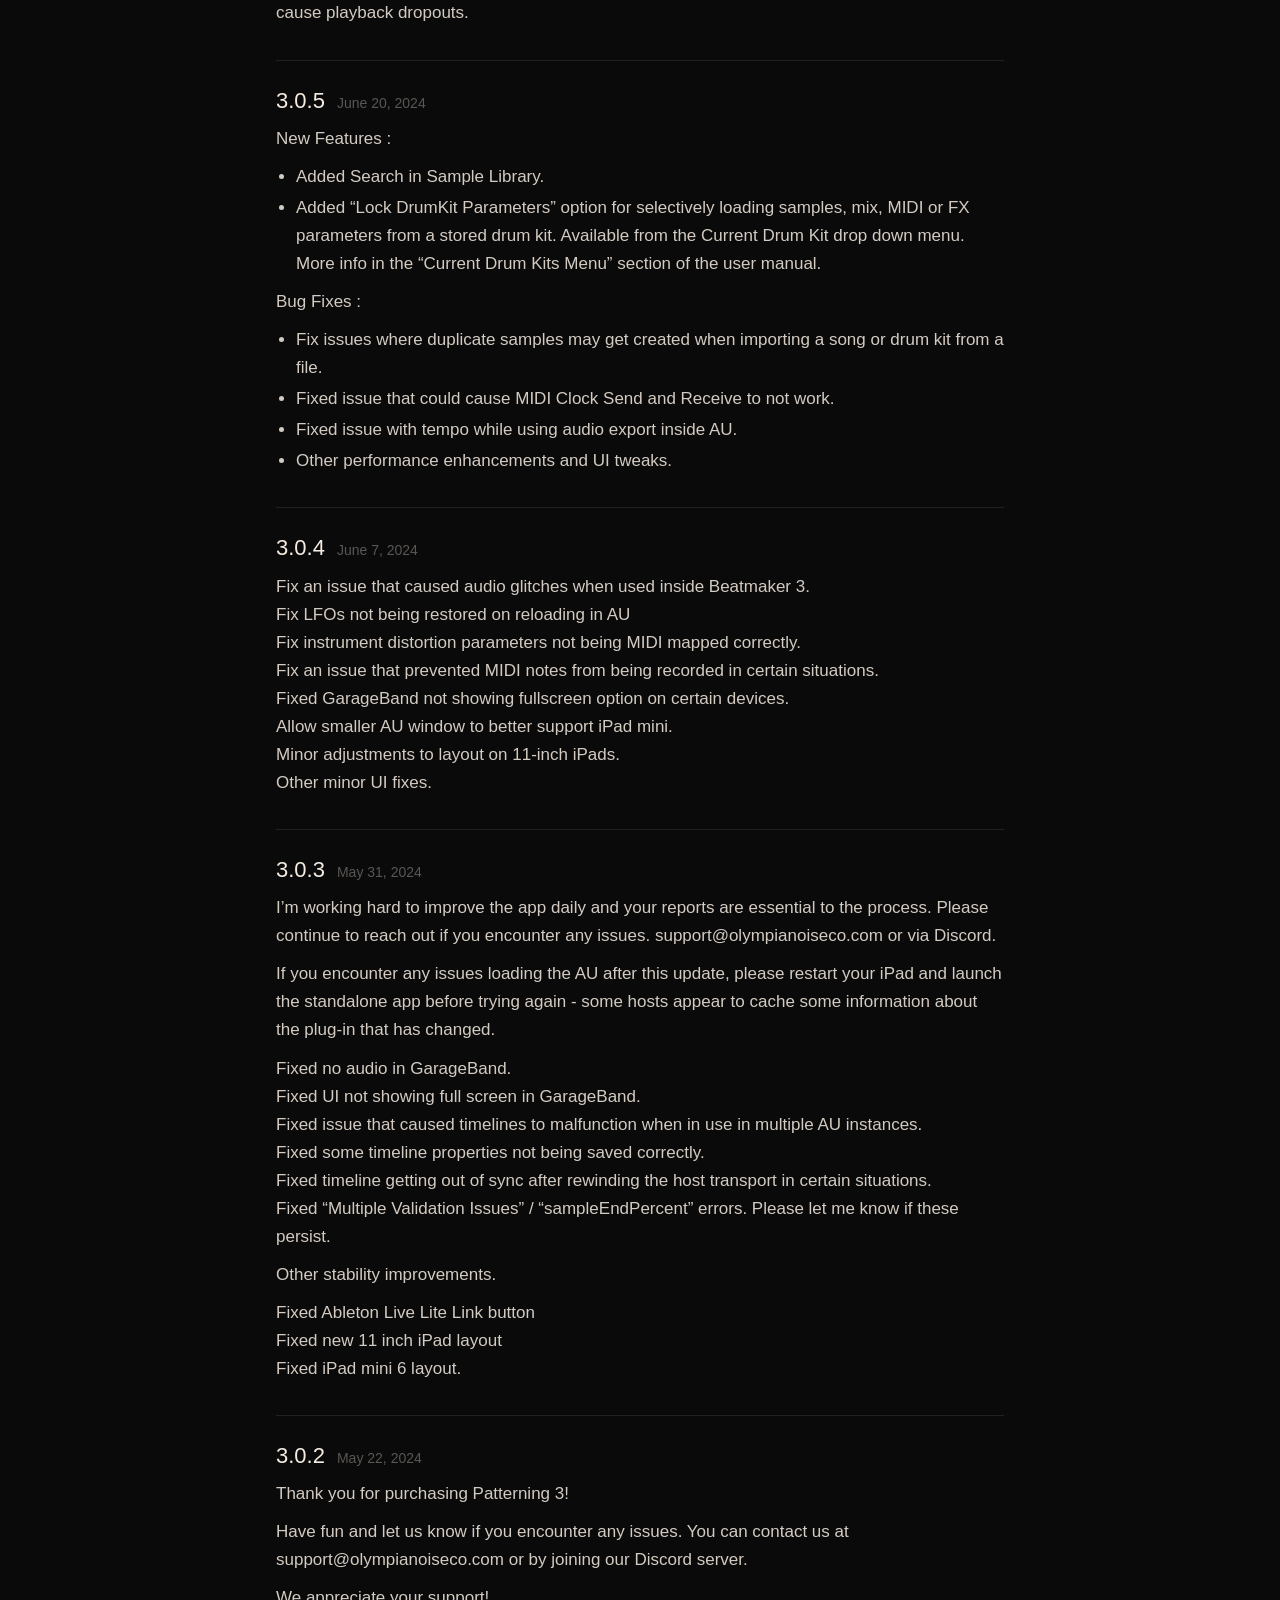
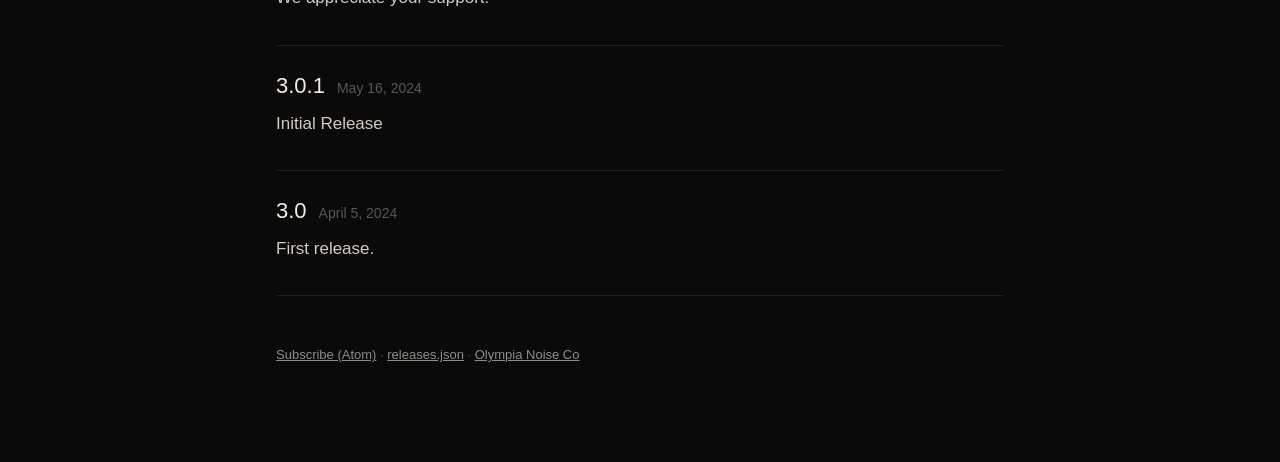
==== commit 08559fd6: "Update release notes (2026-10-23)" ====
--- a/p3.html
+++ b/p3.html
@@ -37,21 +37,18 @@
 <ul><li>Export UI Improvements Exporting now provides clearer platform-specific options:</li><li>On macOS Standalone: Always prompts for save location. Standalone version includes “Show in Finder” after export.</li><li>On iOS: Includes “Share” and “Show in Files” options.</li></ul>
 <ul><li>MIDI Control Enhancements Added MIDI mapping for “Clear Pattern” Fixed broken “Timeline Enabled” MIDI control</li></ul>
 <ul><li>News &amp; Tutorials UI Improved sorting and layout for News &amp; Tutorials items for easier browsing.</li></ul>
-<ul><li>Bug Fixes &amp; Stability Fixed Logic keystroke conflict when plugin is focused Fixed layout issue for 11-inch iPads in AU Fixed crash on beta versions of iPadOS 26 and macOS 26 Fixed sample gain not being restored after editing Future-proofing UI for upcoming OS changes Fixed bug with accessing drag &amp; drop samples between launches on macOS Audiounit.  Samples imported this way will now be copied to an &quot;Imported Samples&quot; folder.</li></ul></div></article>
+<ul><li>Bug Fixes &amp; Stability Fixed Logic keystroke conflict when plugin is focused Fixed layout issue for 11-inch iPads in AU Fixed crash on beta versions of iPadOS 26 and macOS 26 Fixed sample gain not being restored after editing Future-proofing UI for upcoming OS changes Fixed bug with accessing drag &amp; drop samples between launches on macOS Audiounit.  Samples imported this way will now be copied to an &quot;Imported Samples&quot; folder.</li></ul>
+<ul><li>****</li></ul></div></article>
 <article class="release" data-app="p3" id="p3-3.1.9"><header><h3>3.1.9</h3><time datetime="2025-06-10">June 10, 2025</time></header><div class="notes"><p>Fixed an annoying lil bug that could happen when using multiple drum kits in a project.</p></div></article>
 <article class="release" data-app="p3" id="p3-3.1.8"><header><h3>3.1.8</h3><time datetime="2025-06-08">June 8, 2025</time></header><div class="notes"><p>This build fixes fixes an issue that could occur with changing patterns when quantize settings are turned off.</p></div></article>
 <article class="release" data-app="p3" id="p3-3.1.7"><header><h3>3.1.7</h3><time datetime="2025-06-06">June 6, 2025</time></header><div class="notes"><p>This build fixes fixes an issue where a warning about MIDI not being supported shows up many times.  It&#x27;ll just show up once now, sorry!    Thanks for your continued support!</p></div></article>
 <article class="release" data-app="p3" id="p3-3.1.6"><header><h3>3.1.6</h3><time datetime="2025-05-24">May 24, 2025</time></header><div class="notes"><p>This build updates the layout for iPad A16 11-inch, adds support for saving and loading MIDI input mappings, and fixes some bugs relating to the export file menu.   Thanks for your continued support!</p></div></article>
 <article class="release" data-app="p3" id="p3-3.1.5"><header><h3>3.1.5</h3><time datetime="2025-05-20">May 20, 2025</time></header><div class="notes"><p>View exported files and drag them directly to your DAW or another Finder location.</p>
 <p>This build updates the layout for iPad Mini 6 and mini A17, and other minor UI updates.  This build also removes support for &quot;Export Location&quot; due to a limitation of the OS that prevents retaining access to a file location between app launches.</p></div></article>
-<article class="release" data-app="p3" id="p3-3.1.4"><header><h3>3.1.4</h3><time datetime="2025-05-02">May 2, 2025</time></header><div class="notes"><p>Patterning 3.1 is a major, free update to Patterning 3 with loads of new features.</p>
-<ul><li>Other Updates -Support for additional sample rates and various bug fixes.</li></ul>
-<p>This build fixes a bug that resulted in audiounit validation issues in Logic.</p></div></article>
+<article class="release" data-app="p3" id="p3-3.1.4"><header><h3>3.1.4</h3><time datetime="2025-05-02">May 2, 2025</time></header><div class="notes"><p>This build fixes a bug that resulted in audiounit validation issues in Logic.</p></div></article>
 <article class="release" data-app="p3" id="p3-3.1.3"><header><h3>3.1.3</h3><time datetime="2025-05-01">May 1, 2025</time></header><div class="notes"><p>This update squashes a bug that could cause a crash or freezes in certain DAWS on macOS.</p></div></article>
 <article class="release" data-app="p3" id="p3-3.1.2"><header><h3>3.1.2</h3><time datetime="2025-04-25">April 25, 2025</time></header><div class="notes"><p>Includes some minor UI updates.</p></div></article>
-<article class="release" data-app="p3" id="p3-3.1.1"><header><h3>3.1.1</h3><time datetime="2025-04-23">April 23, 2025</time></header><div class="notes"><p>Patterning 3.1 is a major, free update for Patterning 3 users with loads of new features.</p>
-<p>Fixes a bug with SHARE not showing up after audio export.</p></div></article>
+<article class="release" data-app="p3" id="p3-3.1.1"><header><h3>3.1.1</h3><time datetime="2025-04-23">April 23, 2025</time></header><div class="notes"><p>Fixes a bug with SHARE not showing up after audio export.</p></div></article>
 <article class="release" data-app="p3" id="p3-3.1"><header><h3>3.1</h3><time datetime="2025-04-16">April 16, 2025</time></header><div class="notes"><p>Patterning 3.1 is a major, free update with loads of new features.</p>
 <ul><li>macOS Patterning 3.1 now runs on Apple Silicon Macs as both a standalone app and AUv3 plugin, working inside hosts like Ableton Live and Logic. AUv3 includes support for multi-channel audio and MIDI output.</li></ul>
 <ul><li>AU Parameter Support Automate Patterning from your DAW using AU parameters.</li></ul>
@@ -83,10 +80,8 @@
 <ul><li>Added Search in Sample Library.</li><li>Added  “Lock DrumKit Parameters” option for selectively loading samples, mix, MIDI or FX parameters from a stored drum kit.  Available from the Current Drum Kit drop down menu.  More info in the “Current Drum Kits Menu” section of the user manual.</li></ul>
 <p>Bug Fixes :</p>
 <ul><li>Fix issues where duplicate samples may get created when importing a song or drum kit from a file.</li><li>Fixed issue that could cause MIDI Clock Send and Receive to not work.</li><li>Fixed issue with tempo while using audio export inside AU.</li><li>Other performance enhancements and UI tweaks.</li></ul></div></article>
-<article class="release" data-app="p3" id="p3-3.0.4"><header><h3>3.0.4</h3><time datetime="2024-06-07">June 7, 2024</time></header><div class="notes"><p>Thank you for your continued support!  I’m working hard to improve the app daily and your reports are essential to the process!  Please continue to reach out if you encounter any issues.  support@olympianoiseco.com or via Discord.</p>
-<p>Fix an issue that caused audio glitches when used inside Beatmaker 3.<br>Fix LFOs not being restored on reloading in AU<br>Fix instrument distortion parameters not being MIDI mapped correctly.<br>Fix an issue that prevented MIDI notes from being recorded in certain situations.<br>Fixed GarageBand not showing fullscreen option on certain devices.<br>Allow smaller AU window to better support iPad mini.<br>Minor adjustments to layout on 11-inch iPads.<br>Other minor UI fixes.</p></div></article>
-<article class="release" data-app="p3" id="p3-3.0.3"><header><h3>3.0.3</h3><time datetime="2024-05-31">May 31, 2024</time></header><div class="notes"><p>Thank you for your purchasing Patterning 3!</p>
-<p>I’m working hard to improve the app daily and your reports are essential to the process.  Please continue to reach out if you encounter any issues.  support@olympianoiseco.com or via Discord.</p>
+<article class="release" data-app="p3" id="p3-3.0.4"><header><h3>3.0.4</h3><time datetime="2024-06-07">June 7, 2024</time></header><div class="notes"><p>Fix an issue that caused audio glitches when used inside Beatmaker 3.<br>Fix LFOs not being restored on reloading in AU<br>Fix instrument distortion parameters not being MIDI mapped correctly.<br>Fix an issue that prevented MIDI notes from being recorded in certain situations.<br>Fixed GarageBand not showing fullscreen option on certain devices.<br>Allow smaller AU window to better support iPad mini.<br>Minor adjustments to layout on 11-inch iPads.<br>Other minor UI fixes.</p></div></article>
+<article class="release" data-app="p3" id="p3-3.0.3"><header><h3>3.0.3</h3><time datetime="2024-05-31">May 31, 2024</time></header><div class="notes"><p>I’m working hard to improve the app daily and your reports are essential to the process.  Please continue to reach out if you encounter any issues.  support@olympianoiseco.com or via Discord.</p>
 <p>If you encounter any issues loading the AU after this update, please restart your iPad and launch the standalone app before trying again - some hosts appear to cache some information about the plug-in that has changed.</p>
 <p>Fixed no audio in GarageBand.<br>Fixed UI not showing full screen in GarageBand.<br>Fixed issue that caused timelines to malfunction when in use in multiple AU instances.<br>Fixed some timeline properties not being saved correctly.<br>Fixed timeline getting out of sync after rewinding the host transport in certain situations.<br>Fixed “Multiple Validation Issues” / “sampleEndPercent” errors.  Please let me know if these persist.</p>
 <p>Other stability improvements.</p>
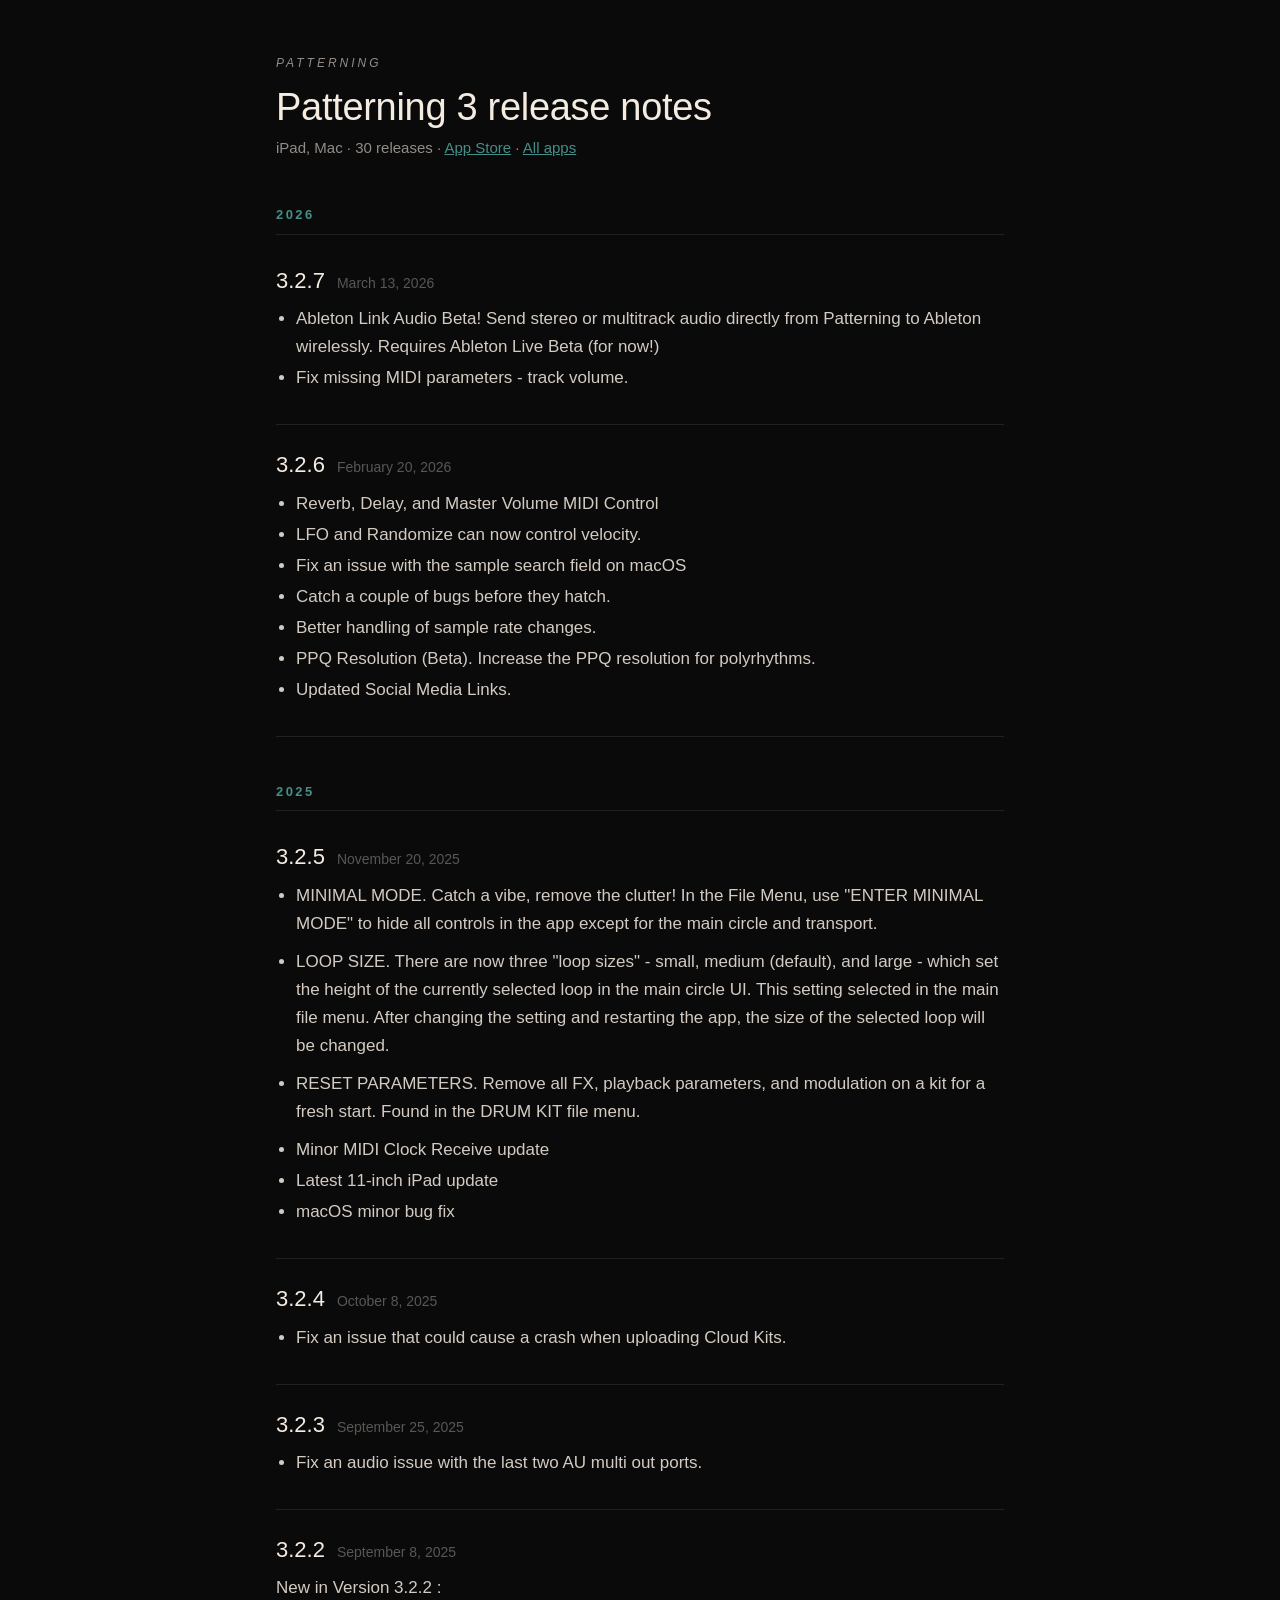
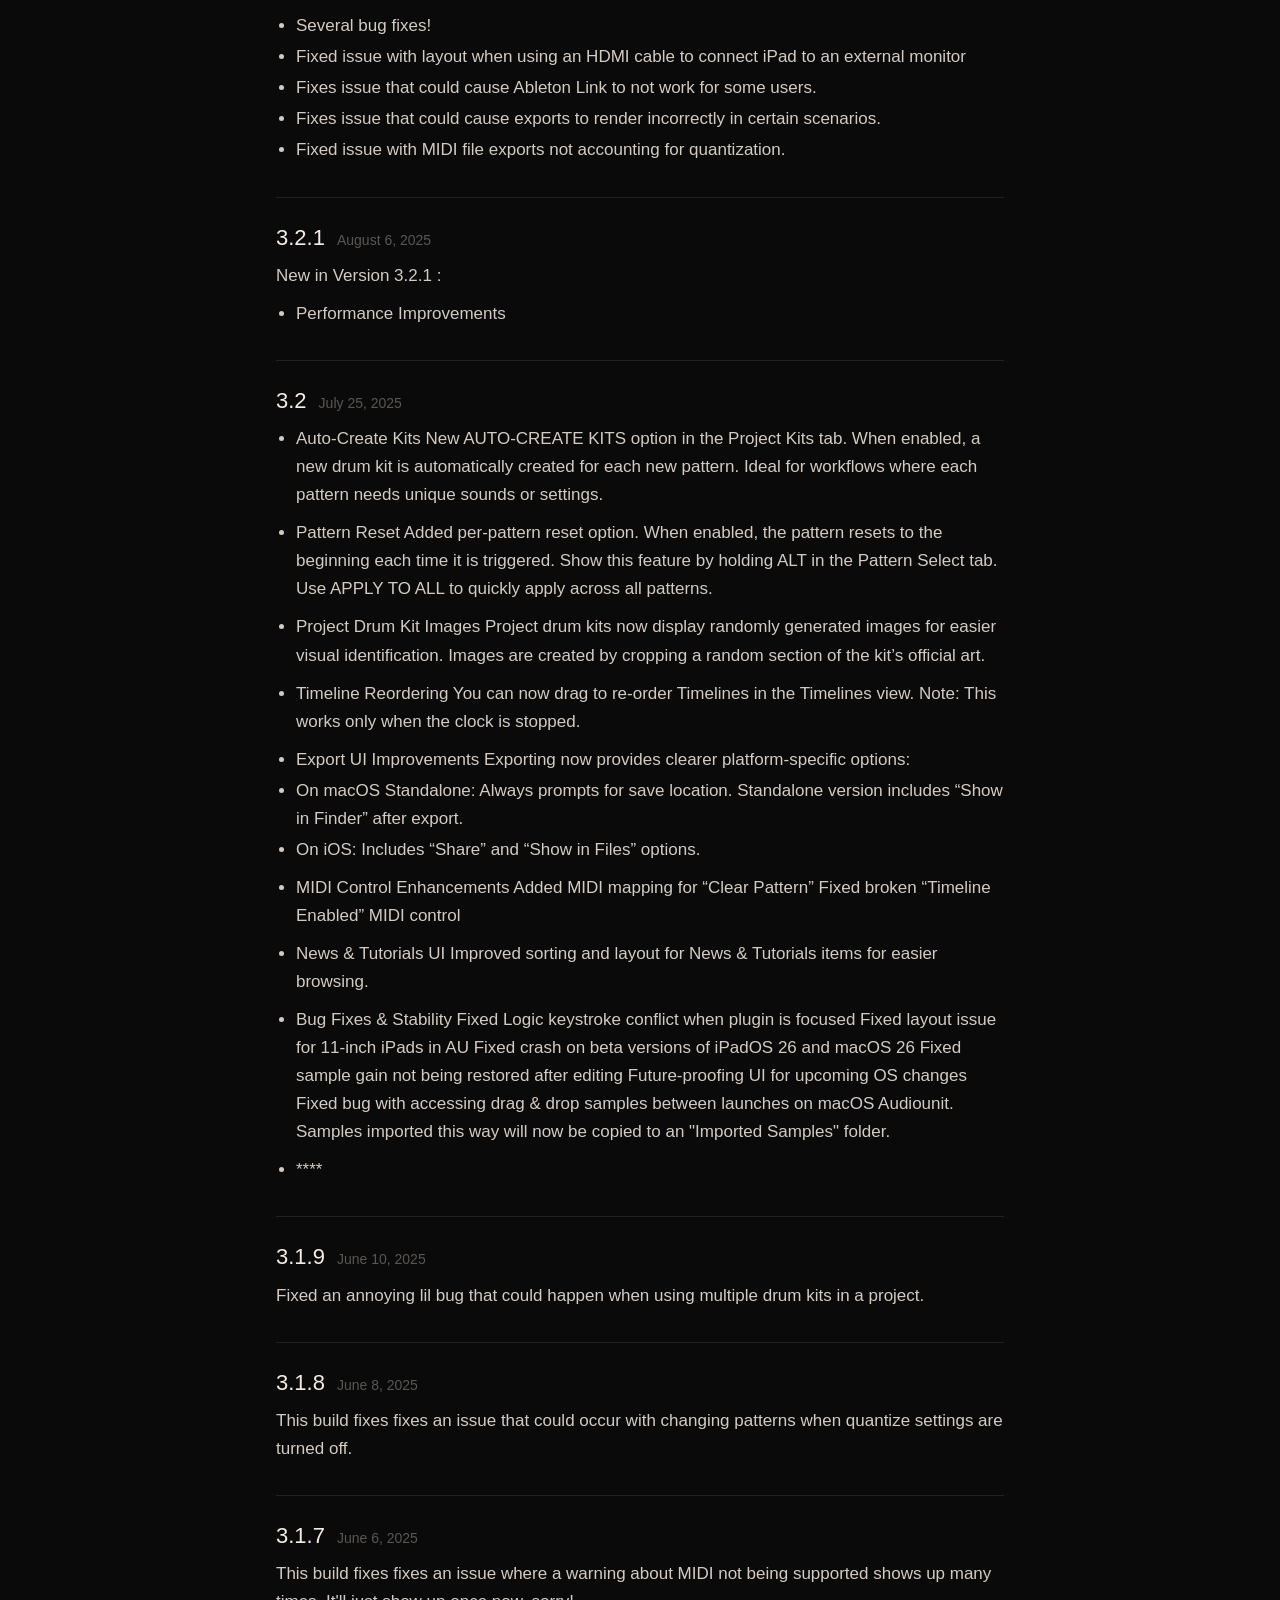
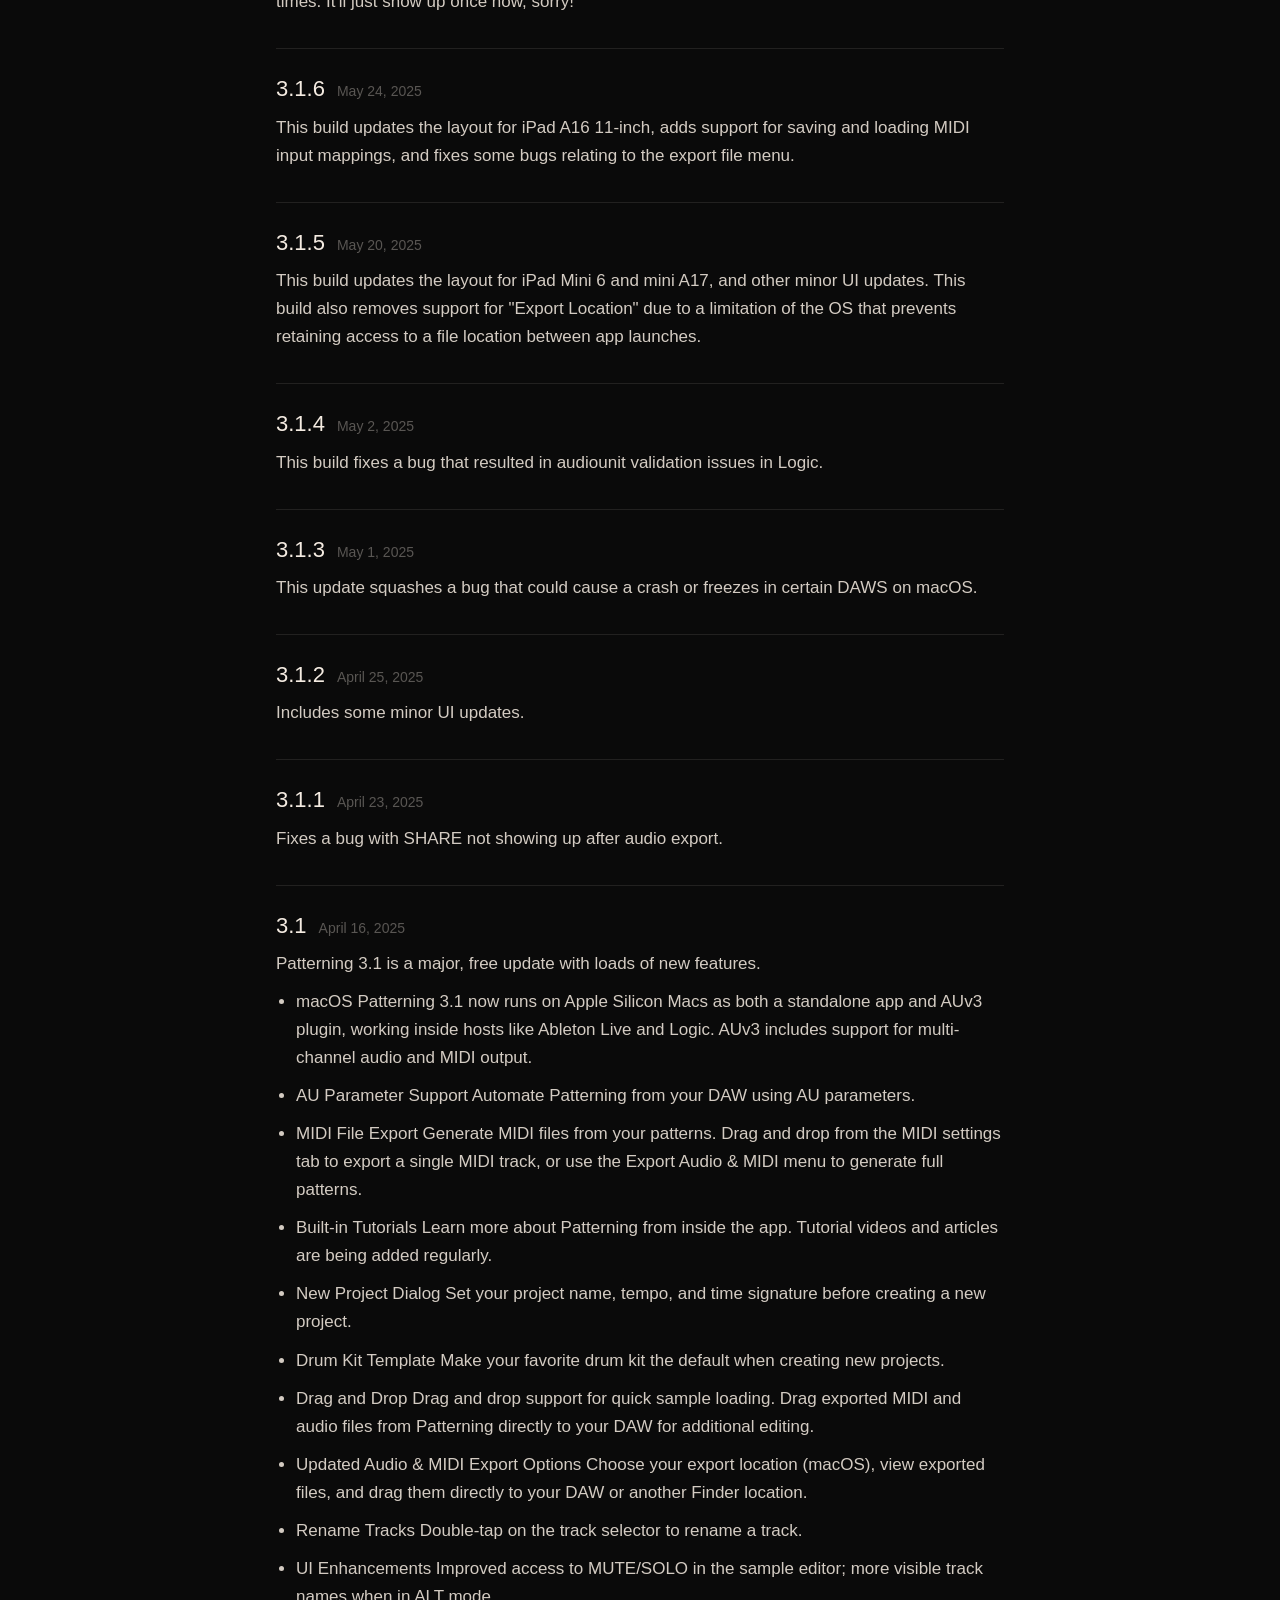
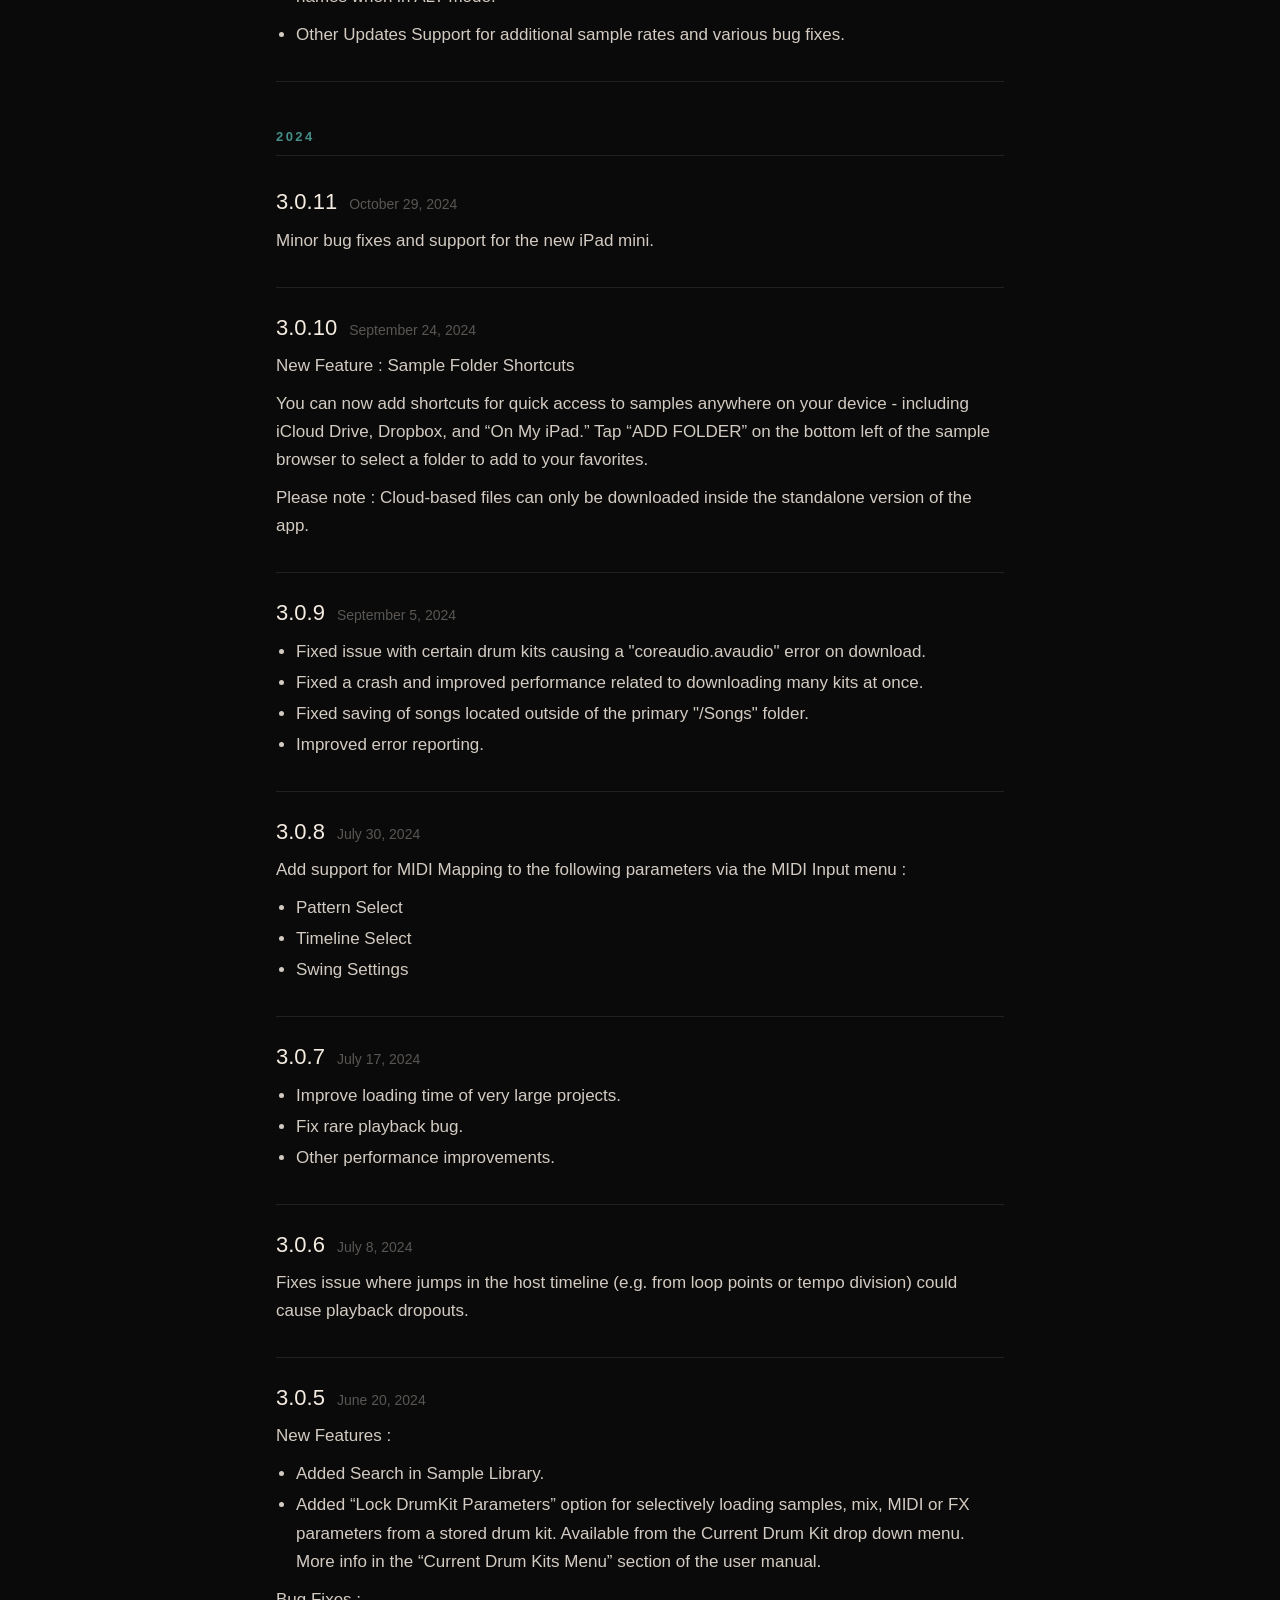
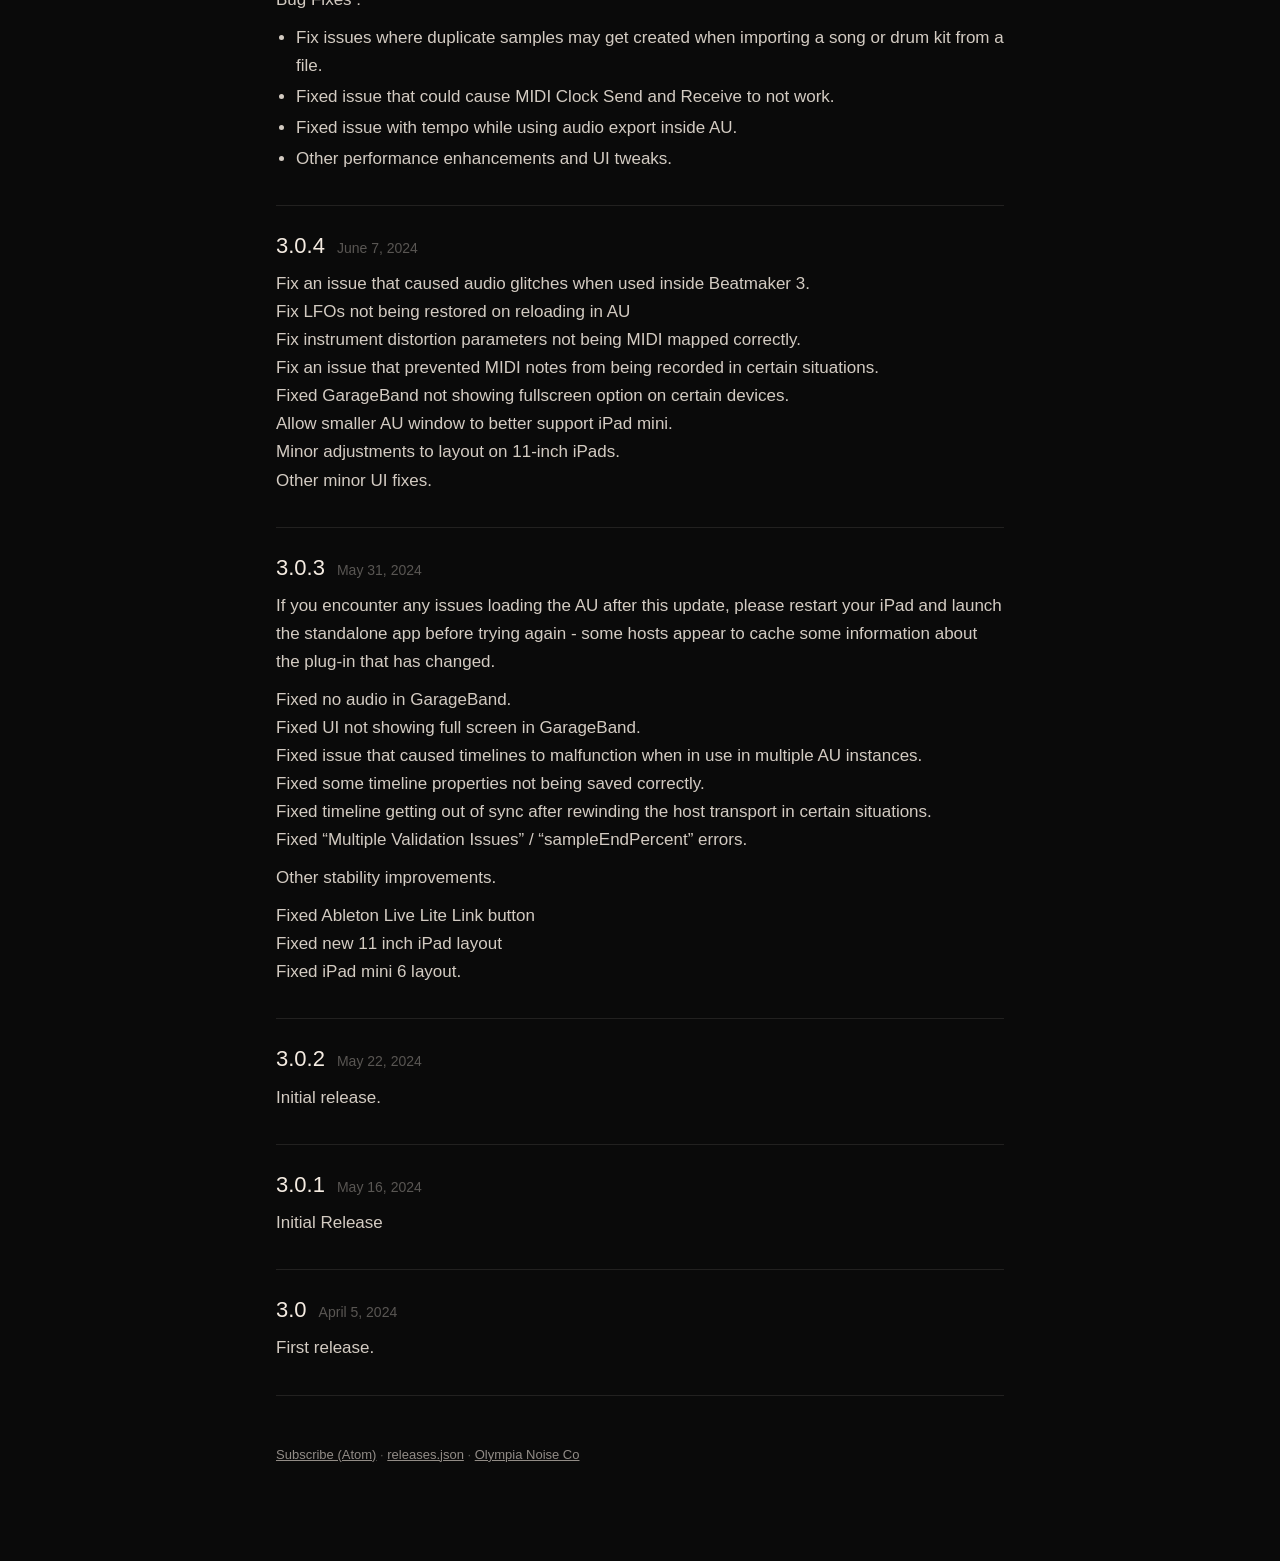
==== commit 518a3efd: "Update release notes (2026-10-23)" ====
--- a/p3.html
+++ b/p3.html
@@ -41,10 +41,9 @@
 <ul><li>****</li></ul></div></article>
 <article class="release" data-app="p3" id="p3-3.1.9"><header><h3>3.1.9</h3><time datetime="2025-06-10">June 10, 2025</time></header><div class="notes"><p>Fixed an annoying lil bug that could happen when using multiple drum kits in a project.</p></div></article>
 <article class="release" data-app="p3" id="p3-3.1.8"><header><h3>3.1.8</h3><time datetime="2025-06-08">June 8, 2025</time></header><div class="notes"><p>This build fixes fixes an issue that could occur with changing patterns when quantize settings are turned off.</p></div></article>
-<article class="release" data-app="p3" id="p3-3.1.7"><header><h3>3.1.7</h3><time datetime="2025-06-06">June 6, 2025</time></header><div class="notes"><p>This build fixes fixes an issue where a warning about MIDI not being supported shows up many times.  It&#x27;ll just show up once now, sorry!    Thanks for your continued support!</p></div></article>
-<article class="release" data-app="p3" id="p3-3.1.6"><header><h3>3.1.6</h3><time datetime="2025-05-24">May 24, 2025</time></header><div class="notes"><p>This build updates the layout for iPad A16 11-inch, adds support for saving and loading MIDI input mappings, and fixes some bugs relating to the export file menu.   Thanks for your continued support!</p></div></article>
-<article class="release" data-app="p3" id="p3-3.1.5"><header><h3>3.1.5</h3><time datetime="2025-05-20">May 20, 2025</time></header><div class="notes"><p>View exported files and drag them directly to your DAW or another Finder location.</p>
-<p>This build updates the layout for iPad Mini 6 and mini A17, and other minor UI updates.  This build also removes support for &quot;Export Location&quot; due to a limitation of the OS that prevents retaining access to a file location between app launches.</p></div></article>
+<article class="release" data-app="p3" id="p3-3.1.7"><header><h3>3.1.7</h3><time datetime="2025-06-06">June 6, 2025</time></header><div class="notes"><p>This build fixes fixes an issue where a warning about MIDI not being supported shows up many times.  It&#x27;ll just show up once now, sorry!</p></div></article>
+<article class="release" data-app="p3" id="p3-3.1.6"><header><h3>3.1.6</h3><time datetime="2025-05-24">May 24, 2025</time></header><div class="notes"><p>This build updates the layout for iPad A16 11-inch, adds support for saving and loading MIDI input mappings, and fixes some bugs relating to the export file menu.</p></div></article>
+<article class="release" data-app="p3" id="p3-3.1.5"><header><h3>3.1.5</h3><time datetime="2025-05-20">May 20, 2025</time></header><div class="notes"><p>This build updates the layout for iPad Mini 6 and mini A17, and other minor UI updates.  This build also removes support for &quot;Export Location&quot; due to a limitation of the OS that prevents retaining access to a file location between app launches.</p></div></article>
 <article class="release" data-app="p3" id="p3-3.1.4"><header><h3>3.1.4</h3><time datetime="2025-05-02">May 2, 2025</time></header><div class="notes"><p>This build fixes a bug that resulted in audiounit validation issues in Logic.</p></div></article>
 <article class="release" data-app="p3" id="p3-3.1.3"><header><h3>3.1.3</h3><time datetime="2025-05-01">May 1, 2025</time></header><div class="notes"><p>This update squashes a bug that could cause a crash or freezes in certain DAWS on macOS.</p></div></article>
 <article class="release" data-app="p3" id="p3-3.1.2"><header><h3>3.1.2</h3><time datetime="2025-04-25">April 25, 2025</time></header><div class="notes"><p>Includes some minor UI updates.</p></div></article>
@@ -66,29 +65,22 @@
 <article class="release" data-app="p3" id="p3-3.0.11"><header><h3>3.0.11</h3><time datetime="2024-10-29">October 29, 2024</time></header><div class="notes"><p>Minor bug fixes and support for the new iPad mini.</p></div></article>
 <article class="release" data-app="p3" id="p3-3.0.10"><header><h3>3.0.10</h3><time datetime="2024-09-24">September 24, 2024</time></header><div class="notes"><p>New Feature : Sample Folder Shortcuts</p>
 <p>You can now add shortcuts for quick access to samples anywhere on your device -  including iCloud Drive, Dropbox, and “On My iPad.”   Tap “ADD FOLDER” on the bottom left of the sample browser to select a folder to add to your favorites.</p>
-<p>Please note : Cloud-based files can only be downloaded inside the standalone version of the app.</p>
-<p>As always, let us know if you encounter any issues!  support@olympianoiseco.com</p></div></article>
-<article class="release" data-app="p3" id="p3-3.0.9"><header><h3>3.0.9</h3><time datetime="2024-09-05">September 5, 2024</time></header><div class="notes"><p>Thanks for your continued support!  Please email support@olympianoiseco.com if you&#x27;re experiencing any issues.</p>
-<ul><li>Fixed issue with certain drum kits causing a &quot;coreaudio.avaudio&quot; error on download.</li><li>Fixed a crash and improved performance related to downloading many kits at once.</li><li>Fixed saving of songs located outside of the primary &quot;/Songs&quot; folder.</li><li>Improved error reporting.</li></ul></div></article>
-<article class="release" data-app="p3" id="p3-3.0.8"><header><h3>3.0.8</h3><time datetime="2024-07-30">July 30, 2024</time></header><div class="notes"><p>Patterning 3 continues to be updated with bug fixes and new features.  Please contact us with any concerns, bug reports, or questions : support@olympianoiseco.com</p>
-<p>Add support for MIDI Mapping to the following parameters via the MIDI Input menu :</p>
+<p>Please note : Cloud-based files can only be downloaded inside the standalone version of the app.</p></div></article>
+<article class="release" data-app="p3" id="p3-3.0.9"><header><h3>3.0.9</h3><time datetime="2024-09-05">September 5, 2024</time></header><div class="notes"><ul><li>Fixed issue with certain drum kits causing a &quot;coreaudio.avaudio&quot; error on download.</li><li>Fixed a crash and improved performance related to downloading many kits at once.</li><li>Fixed saving of songs located outside of the primary &quot;/Songs&quot; folder.</li><li>Improved error reporting.</li></ul></div></article>
+<article class="release" data-app="p3" id="p3-3.0.8"><header><h3>3.0.8</h3><time datetime="2024-07-30">July 30, 2024</time></header><div class="notes"><p>Add support for MIDI Mapping to the following parameters via the MIDI Input menu :</p>
 <ul><li>Pattern Select</li><li>Timeline Select</li><li>Swing Settings</li></ul></div></article>
 <article class="release" data-app="p3" id="p3-3.0.7"><header><h3>3.0.7</h3><time datetime="2024-07-17">July 17, 2024</time></header><div class="notes"><ul><li>Improve loading time of very large projects.</li><li>Fix rare playback bug.</li><li>Other performance improvements.</li></ul></div></article>
-<article class="release" data-app="p3" id="p3-3.0.6"><header><h3>3.0.6</h3><time datetime="2024-07-08">July 8, 2024</time></header><div class="notes"><p>Thank you for your continued support!<br>Please report bugs or issues to support@olympianoiseco.com</p>
-<p>Fixes issue where jumps in the host timeline (e.g. from loop points or tempo division) could cause playback dropouts.</p></div></article>
+<article class="release" data-app="p3" id="p3-3.0.6"><header><h3>3.0.6</h3><time datetime="2024-07-08">July 8, 2024</time></header><div class="notes"><p>Fixes issue where jumps in the host timeline (e.g. from loop points or tempo division) could cause playback dropouts.</p></div></article>
 <article class="release" data-app="p3" id="p3-3.0.5"><header><h3>3.0.5</h3><time datetime="2024-06-20">June 20, 2024</time></header><div class="notes"><p>New Features :</p>
 <ul><li>Added Search in Sample Library.</li><li>Added  “Lock DrumKit Parameters” option for selectively loading samples, mix, MIDI or FX parameters from a stored drum kit.  Available from the Current Drum Kit drop down menu.  More info in the “Current Drum Kits Menu” section of the user manual.</li></ul>
 <p>Bug Fixes :</p>
 <ul><li>Fix issues where duplicate samples may get created when importing a song or drum kit from a file.</li><li>Fixed issue that could cause MIDI Clock Send and Receive to not work.</li><li>Fixed issue with tempo while using audio export inside AU.</li><li>Other performance enhancements and UI tweaks.</li></ul></div></article>
 <article class="release" data-app="p3" id="p3-3.0.4"><header><h3>3.0.4</h3><time datetime="2024-06-07">June 7, 2024</time></header><div class="notes"><p>Fix an issue that caused audio glitches when used inside Beatmaker 3.<br>Fix LFOs not being restored on reloading in AU<br>Fix instrument distortion parameters not being MIDI mapped correctly.<br>Fix an issue that prevented MIDI notes from being recorded in certain situations.<br>Fixed GarageBand not showing fullscreen option on certain devices.<br>Allow smaller AU window to better support iPad mini.<br>Minor adjustments to layout on 11-inch iPads.<br>Other minor UI fixes.</p></div></article>
-<article class="release" data-app="p3" id="p3-3.0.3"><header><h3>3.0.3</h3><time datetime="2024-05-31">May 31, 2024</time></header><div class="notes"><p>I’m working hard to improve the app daily and your reports are essential to the process.  Please continue to reach out if you encounter any issues.  support@olympianoiseco.com or via Discord.</p>
-<p>If you encounter any issues loading the AU after this update, please restart your iPad and launch the standalone app before trying again - some hosts appear to cache some information about the plug-in that has changed.</p>
-<p>Fixed no audio in GarageBand.<br>Fixed UI not showing full screen in GarageBand.<br>Fixed issue that caused timelines to malfunction when in use in multiple AU instances.<br>Fixed some timeline properties not being saved correctly.<br>Fixed timeline getting out of sync after rewinding the host transport in certain situations.<br>Fixed “Multiple Validation Issues” / “sampleEndPercent” errors.  Please let me know if these persist.</p>
+<article class="release" data-app="p3" id="p3-3.0.3"><header><h3>3.0.3</h3><time datetime="2024-05-31">May 31, 2024</time></header><div class="notes"><p>If you encounter any issues loading the AU after this update, please restart your iPad and launch the standalone app before trying again - some hosts appear to cache some information about the plug-in that has changed.</p>
+<p>Fixed no audio in GarageBand.<br>Fixed UI not showing full screen in GarageBand.<br>Fixed issue that caused timelines to malfunction when in use in multiple AU instances.<br>Fixed some timeline properties not being saved correctly.<br>Fixed timeline getting out of sync after rewinding the host transport in certain situations.<br>Fixed “Multiple Validation Issues” / “sampleEndPercent” errors.</p>
 <p>Other stability improvements.</p>
 <p>Fixed Ableton Live Lite Link button<br>Fixed new 11 inch iPad layout<br>Fixed iPad mini 6 layout.</p></div></article>
-<article class="release" data-app="p3" id="p3-3.0.2"><header><h3>3.0.2</h3><time datetime="2024-05-22">May 22, 2024</time></header><div class="notes"><p>Thank you for purchasing Patterning 3!</p>
-<p>Have fun and let us know if you encounter any issues.  You can contact us at support@olympianoiseco.com or by joining our Discord server.</p>
-<p>We appreciate your support!</p></div></article>
+<article class="release" data-app="p3" id="p3-3.0.2"><header><h3>3.0.2</h3><time datetime="2024-05-22">May 22, 2024</time></header><div class="notes"><p>Initial release.</p></div></article>
 <article class="release" data-app="p3" id="p3-3.0.1"><header><h3>3.0.1</h3><time datetime="2024-05-16">May 16, 2024</time></header><div class="notes"><p>Initial Release</p></div></article>
 <article class="release" data-app="p3" id="p3-3.0"><header><h3>3.0</h3><time datetime="2024-04-05">April 5, 2024</time></header><div class="notes"><p>First release.</p></div></article>
 </section>
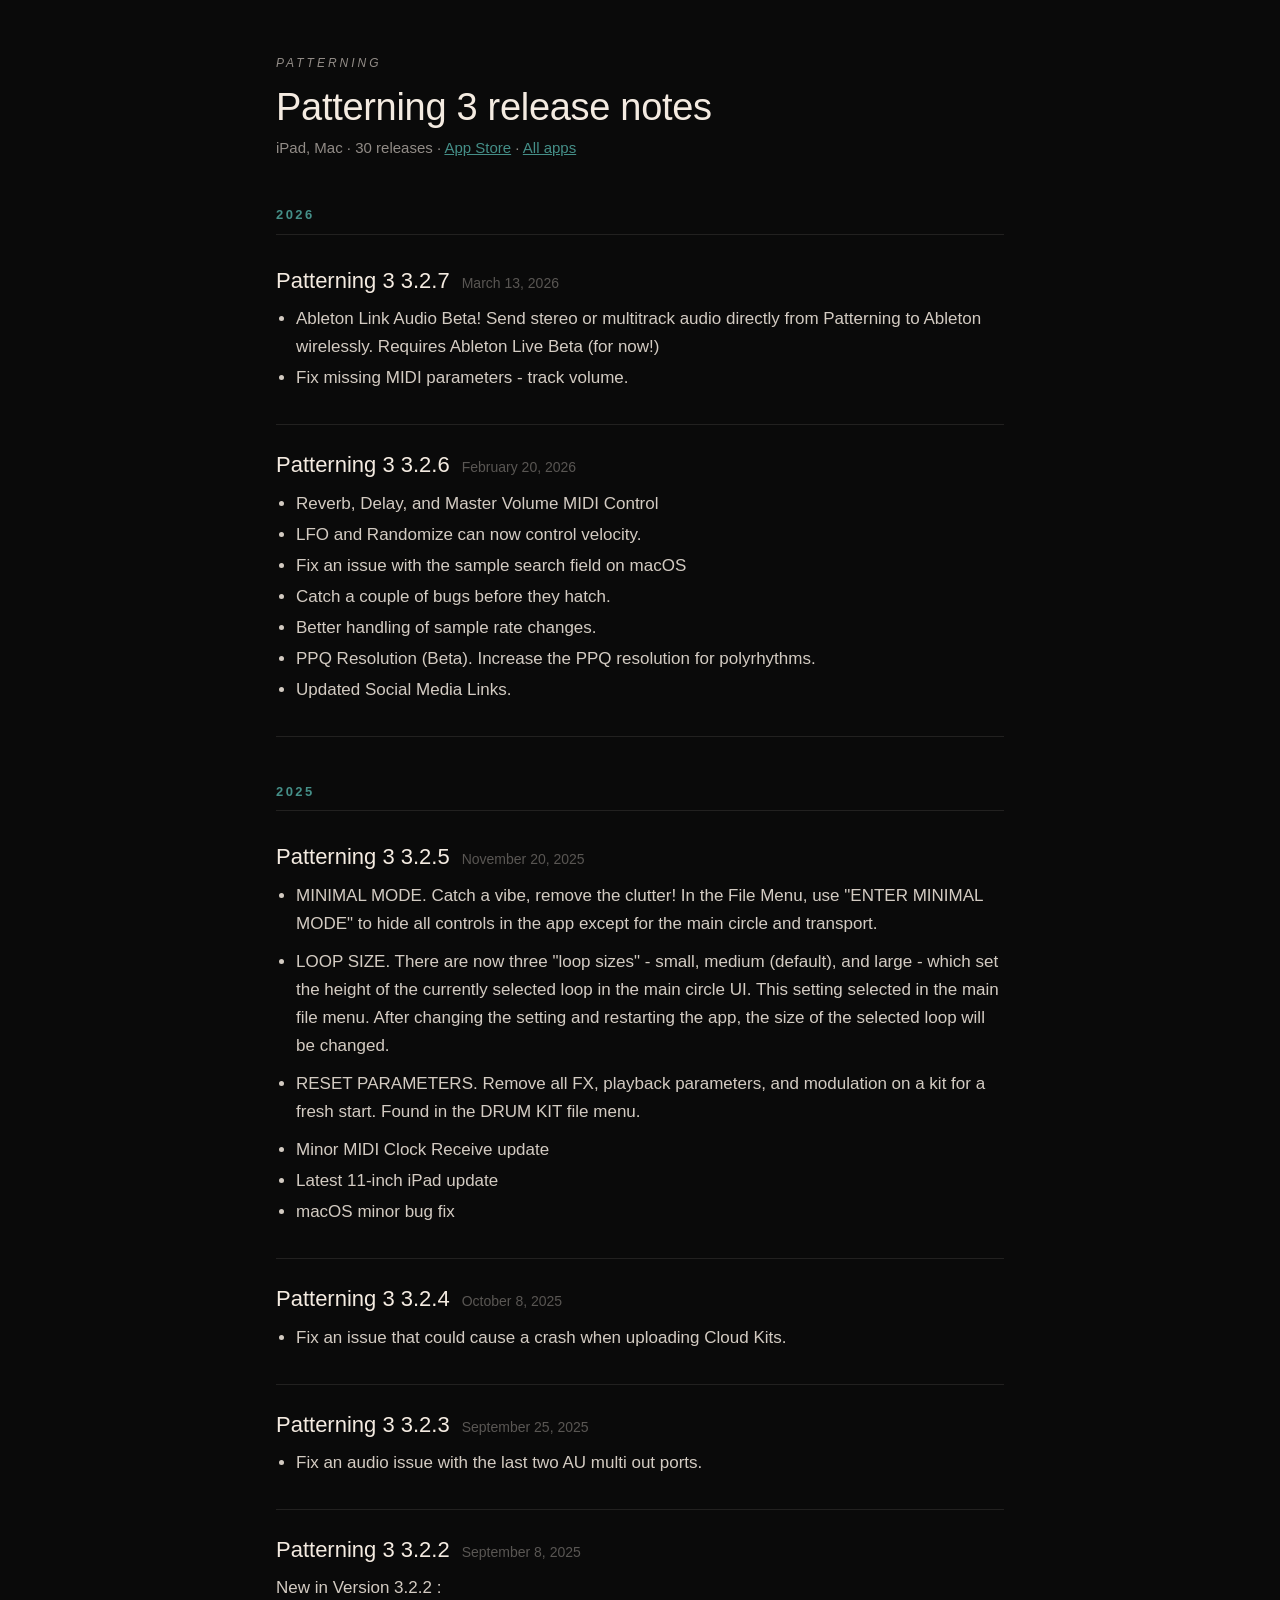
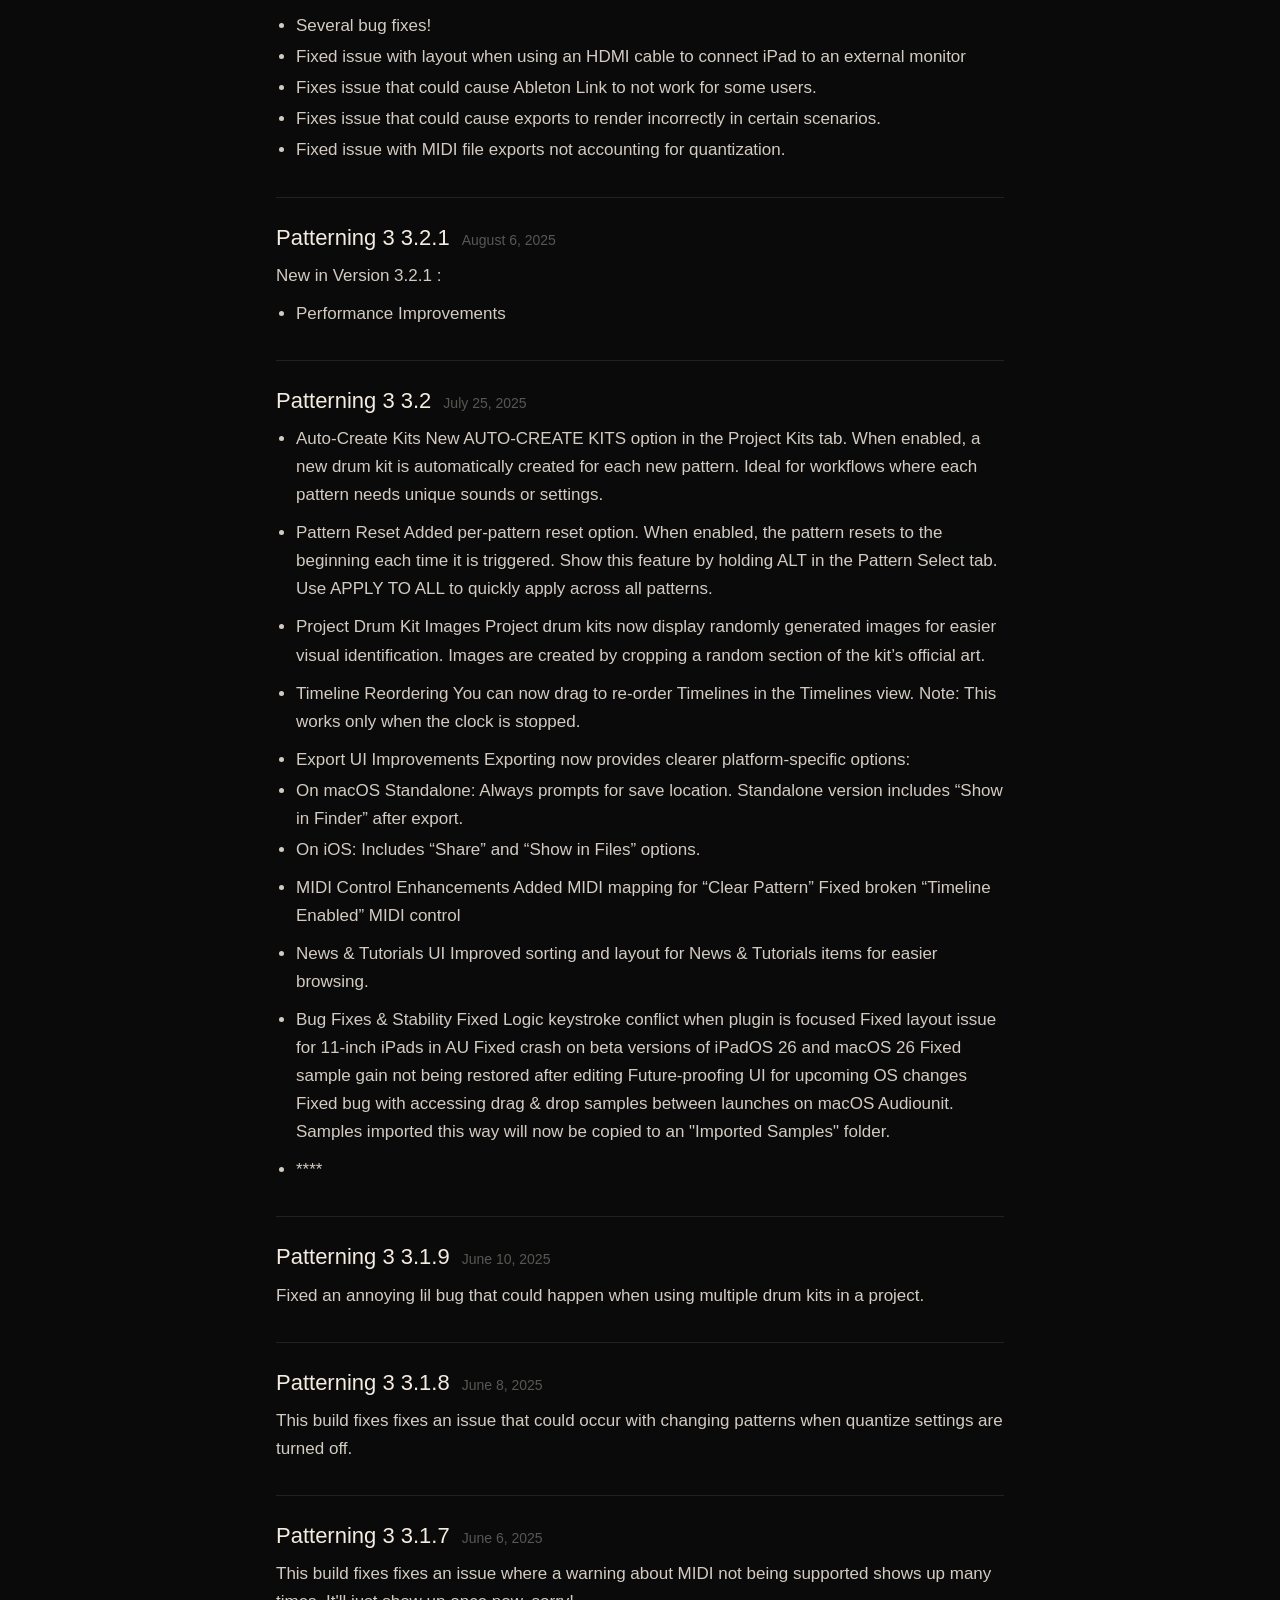
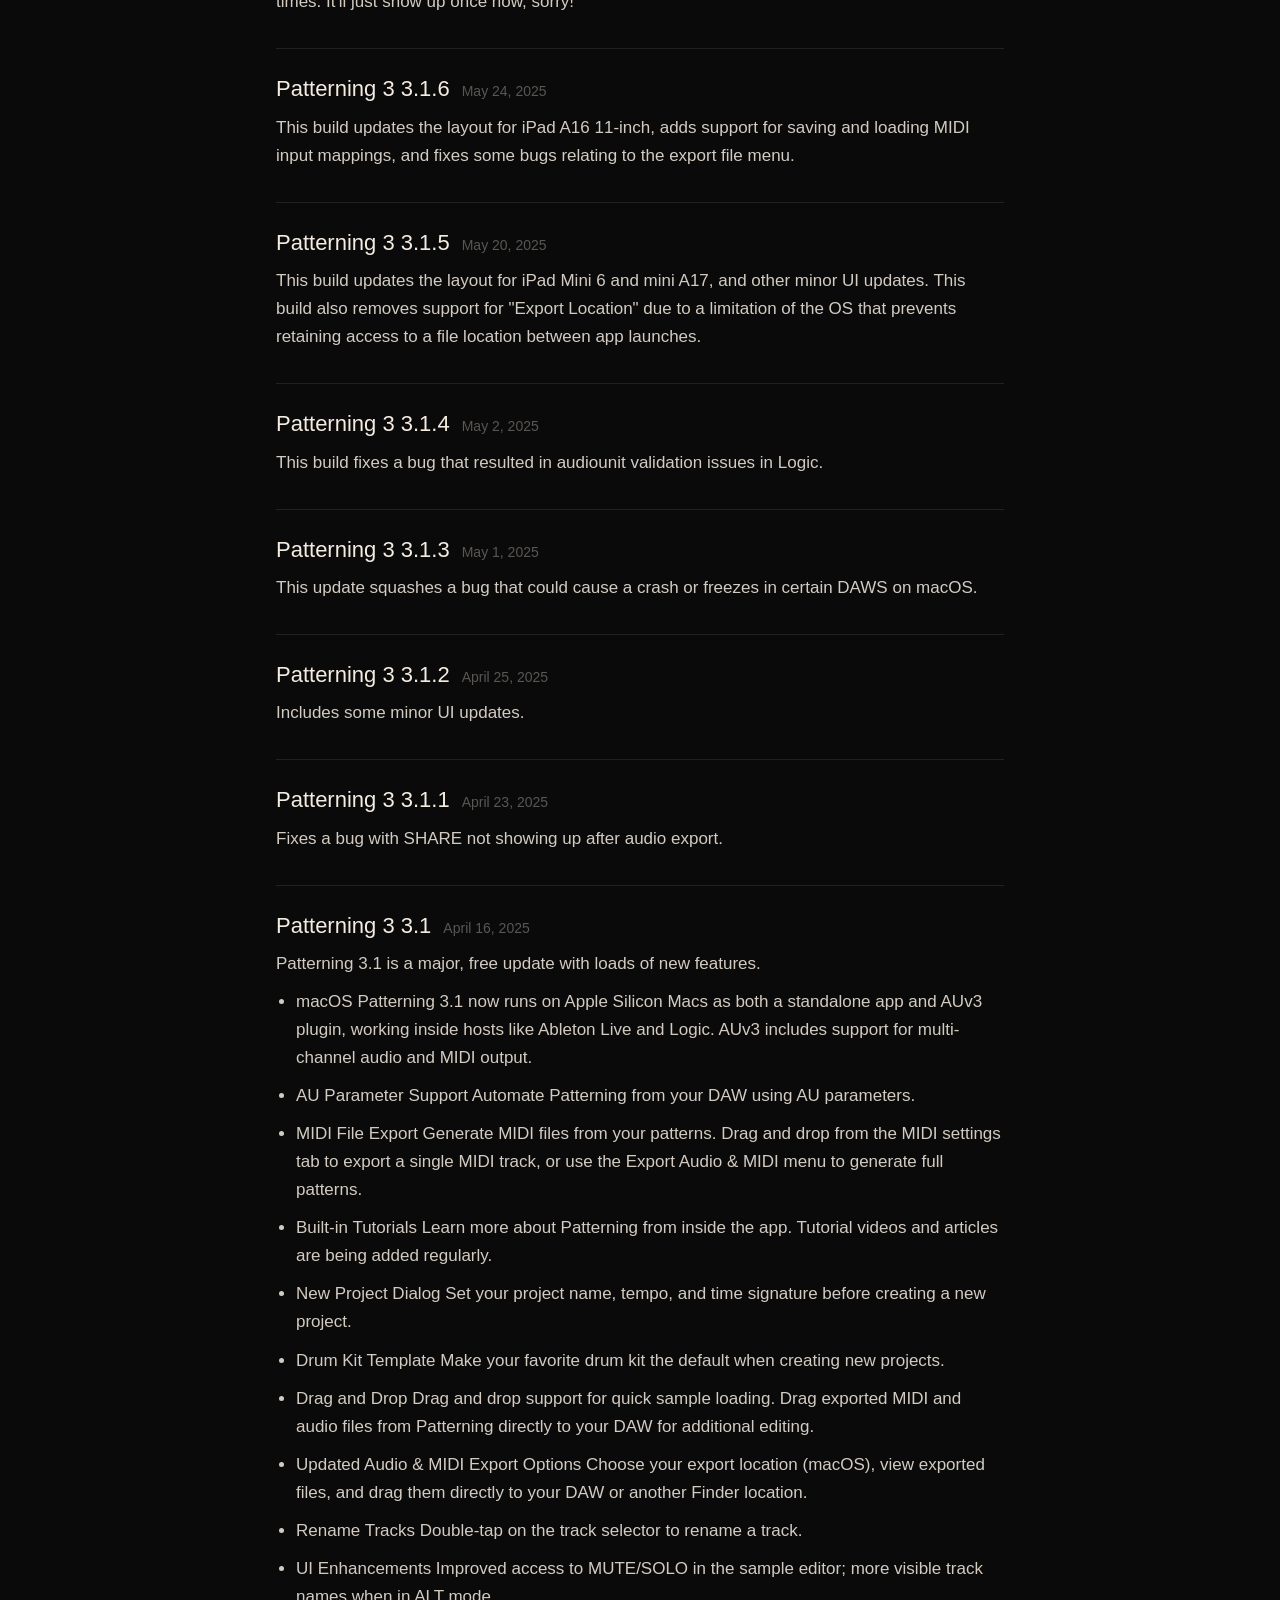
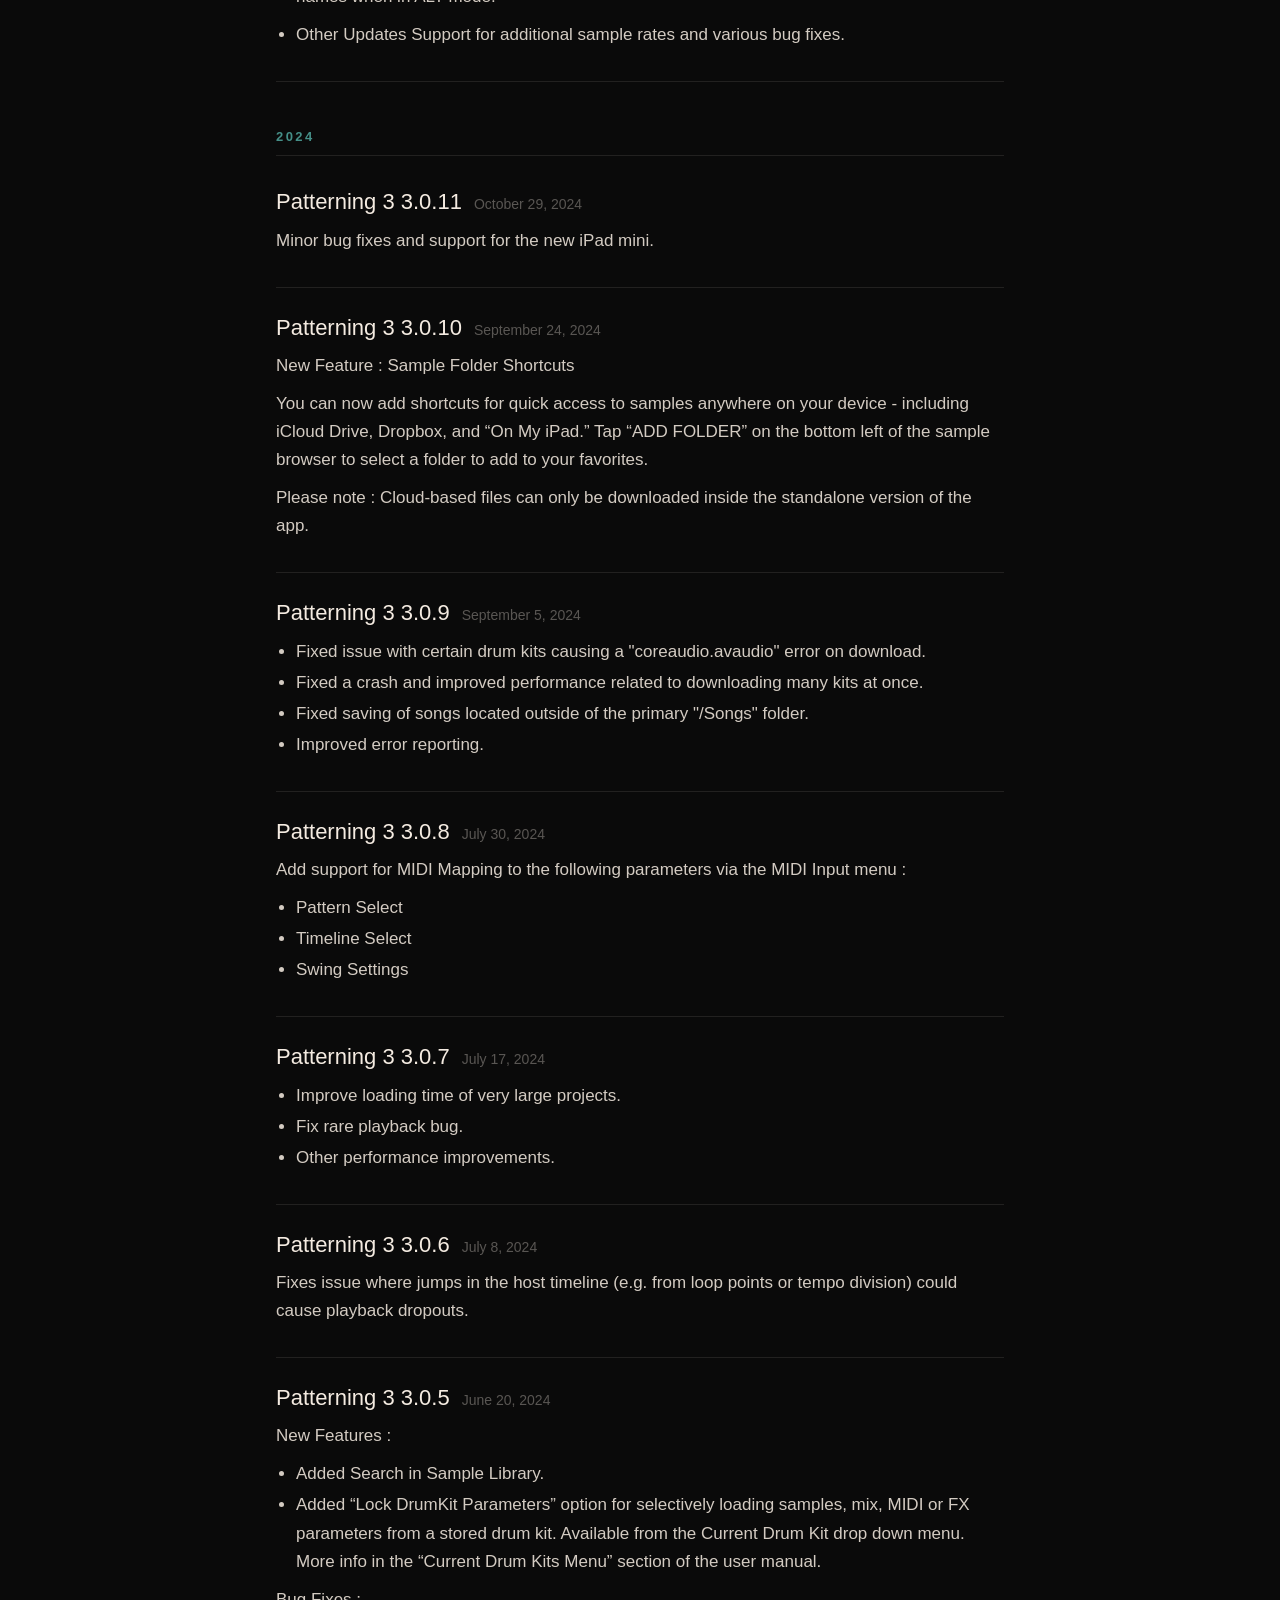
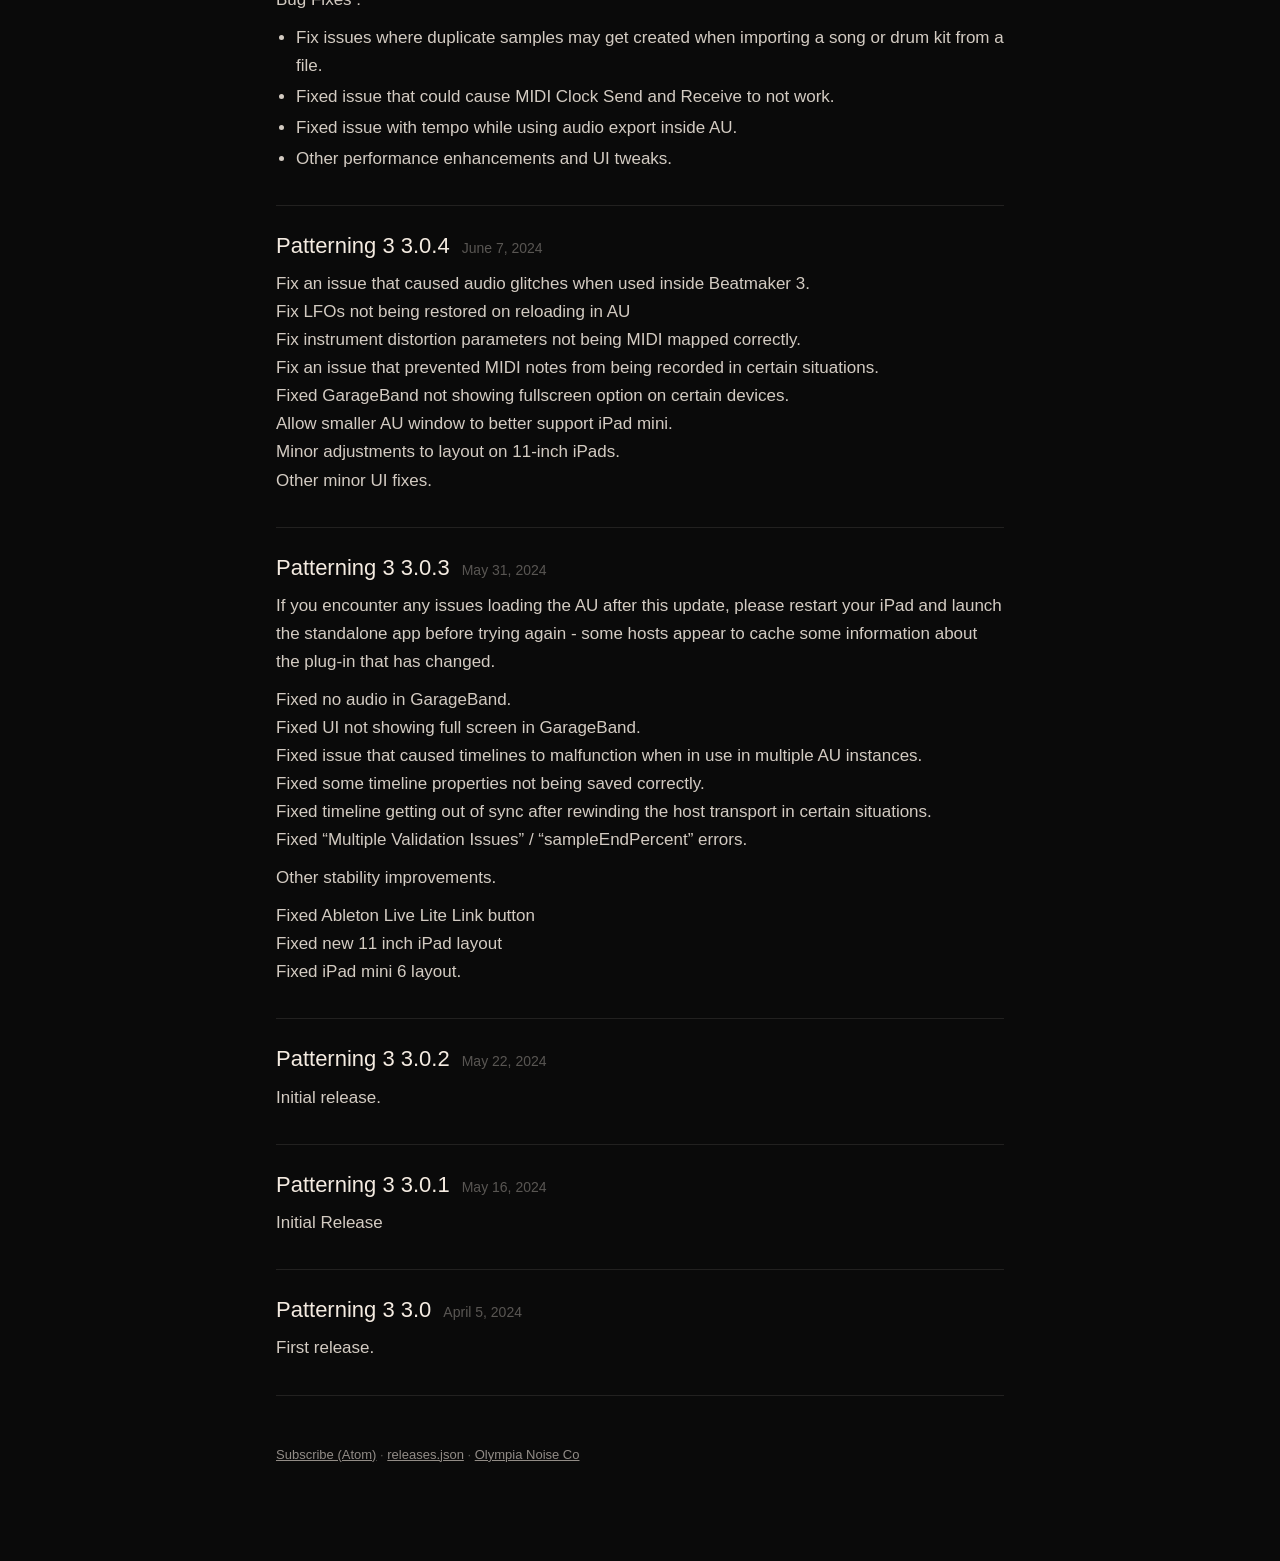
==== commit c47d9d5b: "Update release notes (2026-10-23)" ====
--- a/p3.html
+++ b/p3.html
@@ -16,21 +16,21 @@
 
 </header>
 <section class="year" data-year="2026"><h2>2026</h2>
-<article class="release" data-app="p3" id="p3-3.2.7"><header><h3>3.2.7</h3><time datetime="2026-03-13">March 13, 2026</time></header><div class="notes"><ul><li>Ableton Link Audio Beta!  Send stereo or multitrack audio directly from Patterning to Ableton wirelessly.  Requires Ableton Live Beta (for now!)</li><li>Fix missing MIDI parameters - track volume.</li></ul></div></article>
-<article class="release" data-app="p3" id="p3-3.2.6"><header><h3>3.2.6</h3><time datetime="2026-02-20">February 20, 2026</time></header><div class="notes"><ul><li>Reverb, Delay, and Master Volume MIDI Control</li><li>LFO and Randomize can now control velocity.</li><li>Fix an issue with the sample search field on macOS</li><li>Catch a couple of bugs before they hatch.</li><li>Better handling of sample rate changes.</li><li>PPQ Resolution (Beta).  Increase the PPQ resolution for polyrhythms.</li><li>Updated Social Media Links.</li></ul></div></article>
+<article class="release" data-app="p3" id="p3-3.2.7"><header><h3>Patterning 3 3.2.7</h3><time datetime="2026-03-13">March 13, 2026</time></header><div class="notes"><ul><li>Ableton Link Audio Beta!  Send stereo or multitrack audio directly from Patterning to Ableton wirelessly.  Requires Ableton Live Beta (for now!)</li><li>Fix missing MIDI parameters - track volume.</li></ul></div></article>
+<article class="release" data-app="p3" id="p3-3.2.6"><header><h3>Patterning 3 3.2.6</h3><time datetime="2026-02-20">February 20, 2026</time></header><div class="notes"><ul><li>Reverb, Delay, and Master Volume MIDI Control</li><li>LFO and Randomize can now control velocity.</li><li>Fix an issue with the sample search field on macOS</li><li>Catch a couple of bugs before they hatch.</li><li>Better handling of sample rate changes.</li><li>PPQ Resolution (Beta).  Increase the PPQ resolution for polyrhythms.</li><li>Updated Social Media Links.</li></ul></div></article>
 </section>
 <section class="year" data-year="2025"><h2>2025</h2>
-<article class="release" data-app="p3" id="p3-3.2.5"><header><h3>3.2.5</h3><time datetime="2025-11-20">November 20, 2025</time></header><div class="notes"><ul><li>MINIMAL MODE.   Catch a vibe, remove the clutter!  In the File Menu, use &quot;ENTER MINIMAL MODE&quot; to hide all controls in the app except for the main circle and transport.</li></ul>
+<article class="release" data-app="p3" id="p3-3.2.5"><header><h3>Patterning 3 3.2.5</h3><time datetime="2025-11-20">November 20, 2025</time></header><div class="notes"><ul><li>MINIMAL MODE.   Catch a vibe, remove the clutter!  In the File Menu, use &quot;ENTER MINIMAL MODE&quot; to hide all controls in the app except for the main circle and transport.</li></ul>
 <ul><li>LOOP SIZE. There are now three &quot;loop sizes&quot; - small, medium (default), and large - which set the height of the currently selected loop in the main circle UI.  This setting selected in the main file menu.  After changing the setting and restarting the app, the size of the selected loop will be changed.</li></ul>
 <ul><li>RESET PARAMETERS.  Remove all FX, playback parameters, and modulation on a kit for a fresh start.  Found in the DRUM KIT file menu.</li></ul>
 <ul><li>Minor MIDI Clock Receive update</li><li>Latest 11-inch iPad update</li><li>macOS minor bug fix</li></ul></div></article>
-<article class="release" data-app="p3" id="p3-3.2.4"><header><h3>3.2.4</h3><time datetime="2025-10-08">October 8, 2025</time></header><div class="notes"><ul><li>Fix an issue that could cause a crash when uploading Cloud Kits.</li></ul></div></article>
-<article class="release" data-app="p3" id="p3-3.2.3"><header><h3>3.2.3</h3><time datetime="2025-09-25">September 25, 2025</time></header><div class="notes"><ul><li>Fix an audio issue with the last two AU multi out ports.</li></ul></div></article>
-<article class="release" data-app="p3" id="p3-3.2.2"><header><h3>3.2.2</h3><time datetime="2025-09-08">September 8, 2025</time></header><div class="notes"><p>New in Version 3.2.2 :</p>
+<article class="release" data-app="p3" id="p3-3.2.4"><header><h3>Patterning 3 3.2.4</h3><time datetime="2025-10-08">October 8, 2025</time></header><div class="notes"><ul><li>Fix an issue that could cause a crash when uploading Cloud Kits.</li></ul></div></article>
+<article class="release" data-app="p3" id="p3-3.2.3"><header><h3>Patterning 3 3.2.3</h3><time datetime="2025-09-25">September 25, 2025</time></header><div class="notes"><ul><li>Fix an audio issue with the last two AU multi out ports.</li></ul></div></article>
+<article class="release" data-app="p3" id="p3-3.2.2"><header><h3>Patterning 3 3.2.2</h3><time datetime="2025-09-08">September 8, 2025</time></header><div class="notes"><p>New in Version 3.2.2 :</p>
 <ul><li>Several bug fixes!</li><li>Fixed issue with layout when using an HDMI cable to connect iPad to an external monitor</li><li>Fixes issue that could cause Ableton Link to not work for some users.</li><li>Fixes issue that could cause exports to render incorrectly in certain scenarios.</li><li>Fixed issue with MIDI file exports not accounting for quantization.</li></ul></div></article>
-<article class="release" data-app="p3" id="p3-3.2.1"><header><h3>3.2.1</h3><time datetime="2025-08-06">August 6, 2025</time></header><div class="notes"><p>New in Version 3.2.1 :</p>
+<article class="release" data-app="p3" id="p3-3.2.1"><header><h3>Patterning 3 3.2.1</h3><time datetime="2025-08-06">August 6, 2025</time></header><div class="notes"><p>New in Version 3.2.1 :</p>
 <ul><li>Performance Improvements</li></ul></div></article>
-<article class="release" data-app="p3" id="p3-3.2"><header><h3>3.2</h3><time datetime="2025-07-25">July 25, 2025</time></header><div class="notes"><ul><li>Auto-Create Kits New AUTO-CREATE KITS option in the Project Kits tab. When enabled, a new drum kit is automatically created for each new pattern. Ideal for workflows where each pattern needs unique sounds or settings.</li></ul>
+<article class="release" data-app="p3" id="p3-3.2"><header><h3>Patterning 3 3.2</h3><time datetime="2025-07-25">July 25, 2025</time></header><div class="notes"><ul><li>Auto-Create Kits New AUTO-CREATE KITS option in the Project Kits tab. When enabled, a new drum kit is automatically created for each new pattern. Ideal for workflows where each pattern needs unique sounds or settings.</li></ul>
 <ul><li>Pattern Reset Added per-pattern reset option. When enabled, the pattern resets to the beginning each time it is triggered. Show this feature by holding ALT in the Pattern Select tab.  Use APPLY TO ALL to quickly apply across all patterns.</li></ul>
 <ul><li>Project Drum Kit Images Project drum kits now display randomly generated images for easier visual identification. Images are created by cropping a random section of the kit’s official art.</li></ul>
 <ul><li>Timeline Reordering You can now drag to re-order Timelines in the Timelines view. Note: This works only when the clock is stopped.</li></ul>
@@ -39,16 +39,16 @@
 <ul><li>News &amp; Tutorials UI Improved sorting and layout for News &amp; Tutorials items for easier browsing.</li></ul>
 <ul><li>Bug Fixes &amp; Stability Fixed Logic keystroke conflict when plugin is focused Fixed layout issue for 11-inch iPads in AU Fixed crash on beta versions of iPadOS 26 and macOS 26 Fixed sample gain not being restored after editing Future-proofing UI for upcoming OS changes Fixed bug with accessing drag &amp; drop samples between launches on macOS Audiounit.  Samples imported this way will now be copied to an &quot;Imported Samples&quot; folder.</li></ul>
 <ul><li>****</li></ul></div></article>
-<article class="release" data-app="p3" id="p3-3.1.9"><header><h3>3.1.9</h3><time datetime="2025-06-10">June 10, 2025</time></header><div class="notes"><p>Fixed an annoying lil bug that could happen when using multiple drum kits in a project.</p></div></article>
-<article class="release" data-app="p3" id="p3-3.1.8"><header><h3>3.1.8</h3><time datetime="2025-06-08">June 8, 2025</time></header><div class="notes"><p>This build fixes fixes an issue that could occur with changing patterns when quantize settings are turned off.</p></div></article>
-<article class="release" data-app="p3" id="p3-3.1.7"><header><h3>3.1.7</h3><time datetime="2025-06-06">June 6, 2025</time></header><div class="notes"><p>This build fixes fixes an issue where a warning about MIDI not being supported shows up many times.  It&#x27;ll just show up once now, sorry!</p></div></article>
-<article class="release" data-app="p3" id="p3-3.1.6"><header><h3>3.1.6</h3><time datetime="2025-05-24">May 24, 2025</time></header><div class="notes"><p>This build updates the layout for iPad A16 11-inch, adds support for saving and loading MIDI input mappings, and fixes some bugs relating to the export file menu.</p></div></article>
-<article class="release" data-app="p3" id="p3-3.1.5"><header><h3>3.1.5</h3><time datetime="2025-05-20">May 20, 2025</time></header><div class="notes"><p>This build updates the layout for iPad Mini 6 and mini A17, and other minor UI updates.  This build also removes support for &quot;Export Location&quot; due to a limitation of the OS that prevents retaining access to a file location between app launches.</p></div></article>
-<article class="release" data-app="p3" id="p3-3.1.4"><header><h3>3.1.4</h3><time datetime="2025-05-02">May 2, 2025</time></header><div class="notes"><p>This build fixes a bug that resulted in audiounit validation issues in Logic.</p></div></article>
-<article class="release" data-app="p3" id="p3-3.1.3"><header><h3>3.1.3</h3><time datetime="2025-05-01">May 1, 2025</time></header><div class="notes"><p>This update squashes a bug that could cause a crash or freezes in certain DAWS on macOS.</p></div></article>
-<article class="release" data-app="p3" id="p3-3.1.2"><header><h3>3.1.2</h3><time datetime="2025-04-25">April 25, 2025</time></header><div class="notes"><p>Includes some minor UI updates.</p></div></article>
-<article class="release" data-app="p3" id="p3-3.1.1"><header><h3>3.1.1</h3><time datetime="2025-04-23">April 23, 2025</time></header><div class="notes"><p>Fixes a bug with SHARE not showing up after audio export.</p></div></article>
-<article class="release" data-app="p3" id="p3-3.1"><header><h3>3.1</h3><time datetime="2025-04-16">April 16, 2025</time></header><div class="notes"><p>Patterning 3.1 is a major, free update with loads of new features.</p>
+<article class="release" data-app="p3" id="p3-3.1.9"><header><h3>Patterning 3 3.1.9</h3><time datetime="2025-06-10">June 10, 2025</time></header><div class="notes"><p>Fixed an annoying lil bug that could happen when using multiple drum kits in a project.</p></div></article>
+<article class="release" data-app="p3" id="p3-3.1.8"><header><h3>Patterning 3 3.1.8</h3><time datetime="2025-06-08">June 8, 2025</time></header><div class="notes"><p>This build fixes fixes an issue that could occur with changing patterns when quantize settings are turned off.</p></div></article>
+<article class="release" data-app="p3" id="p3-3.1.7"><header><h3>Patterning 3 3.1.7</h3><time datetime="2025-06-06">June 6, 2025</time></header><div class="notes"><p>This build fixes fixes an issue where a warning about MIDI not being supported shows up many times.  It&#x27;ll just show up once now, sorry!</p></div></article>
+<article class="release" data-app="p3" id="p3-3.1.6"><header><h3>Patterning 3 3.1.6</h3><time datetime="2025-05-24">May 24, 2025</time></header><div class="notes"><p>This build updates the layout for iPad A16 11-inch, adds support for saving and loading MIDI input mappings, and fixes some bugs relating to the export file menu.</p></div></article>
+<article class="release" data-app="p3" id="p3-3.1.5"><header><h3>Patterning 3 3.1.5</h3><time datetime="2025-05-20">May 20, 2025</time></header><div class="notes"><p>This build updates the layout for iPad Mini 6 and mini A17, and other minor UI updates.  This build also removes support for &quot;Export Location&quot; due to a limitation of the OS that prevents retaining access to a file location between app launches.</p></div></article>
+<article class="release" data-app="p3" id="p3-3.1.4"><header><h3>Patterning 3 3.1.4</h3><time datetime="2025-05-02">May 2, 2025</time></header><div class="notes"><p>This build fixes a bug that resulted in audiounit validation issues in Logic.</p></div></article>
+<article class="release" data-app="p3" id="p3-3.1.3"><header><h3>Patterning 3 3.1.3</h3><time datetime="2025-05-01">May 1, 2025</time></header><div class="notes"><p>This update squashes a bug that could cause a crash or freezes in certain DAWS on macOS.</p></div></article>
+<article class="release" data-app="p3" id="p3-3.1.2"><header><h3>Patterning 3 3.1.2</h3><time datetime="2025-04-25">April 25, 2025</time></header><div class="notes"><p>Includes some minor UI updates.</p></div></article>
+<article class="release" data-app="p3" id="p3-3.1.1"><header><h3>Patterning 3 3.1.1</h3><time datetime="2025-04-23">April 23, 2025</time></header><div class="notes"><p>Fixes a bug with SHARE not showing up after audio export.</p></div></article>
+<article class="release" data-app="p3" id="p3-3.1"><header><h3>Patterning 3 3.1</h3><time datetime="2025-04-16">April 16, 2025</time></header><div class="notes"><p>Patterning 3.1 is a major, free update with loads of new features.</p>
 <ul><li>macOS Patterning 3.1 now runs on Apple Silicon Macs as both a standalone app and AUv3 plugin, working inside hosts like Ableton Live and Logic. AUv3 includes support for multi-channel audio and MIDI output.</li></ul>
 <ul><li>AU Parameter Support Automate Patterning from your DAW using AU parameters.</li></ul>
 <ul><li>MIDI File Export Generate MIDI files from your patterns. Drag and drop from the MIDI settings tab to export a single MIDI track, or use the Export Audio &amp; MIDI menu to generate full patterns.</li></ul>
@@ -62,27 +62,27 @@
 <ul><li>Other Updates Support for additional sample rates and various bug fixes.</li></ul></div></article>
 </section>
 <section class="year" data-year="2024"><h2>2024</h2>
-<article class="release" data-app="p3" id="p3-3.0.11"><header><h3>3.0.11</h3><time datetime="2024-10-29">October 29, 2024</time></header><div class="notes"><p>Minor bug fixes and support for the new iPad mini.</p></div></article>
-<article class="release" data-app="p3" id="p3-3.0.10"><header><h3>3.0.10</h3><time datetime="2024-09-24">September 24, 2024</time></header><div class="notes"><p>New Feature : Sample Folder Shortcuts</p>
+<article class="release" data-app="p3" id="p3-3.0.11"><header><h3>Patterning 3 3.0.11</h3><time datetime="2024-10-29">October 29, 2024</time></header><div class="notes"><p>Minor bug fixes and support for the new iPad mini.</p></div></article>
+<article class="release" data-app="p3" id="p3-3.0.10"><header><h3>Patterning 3 3.0.10</h3><time datetime="2024-09-24">September 24, 2024</time></header><div class="notes"><p>New Feature : Sample Folder Shortcuts</p>
 <p>You can now add shortcuts for quick access to samples anywhere on your device -  including iCloud Drive, Dropbox, and “On My iPad.”   Tap “ADD FOLDER” on the bottom left of the sample browser to select a folder to add to your favorites.</p>
 <p>Please note : Cloud-based files can only be downloaded inside the standalone version of the app.</p></div></article>
-<article class="release" data-app="p3" id="p3-3.0.9"><header><h3>3.0.9</h3><time datetime="2024-09-05">September 5, 2024</time></header><div class="notes"><ul><li>Fixed issue with certain drum kits causing a &quot;coreaudio.avaudio&quot; error on download.</li><li>Fixed a crash and improved performance related to downloading many kits at once.</li><li>Fixed saving of songs located outside of the primary &quot;/Songs&quot; folder.</li><li>Improved error reporting.</li></ul></div></article>
-<article class="release" data-app="p3" id="p3-3.0.8"><header><h3>3.0.8</h3><time datetime="2024-07-30">July 30, 2024</time></header><div class="notes"><p>Add support for MIDI Mapping to the following parameters via the MIDI Input menu :</p>
+<article class="release" data-app="p3" id="p3-3.0.9"><header><h3>Patterning 3 3.0.9</h3><time datetime="2024-09-05">September 5, 2024</time></header><div class="notes"><ul><li>Fixed issue with certain drum kits causing a &quot;coreaudio.avaudio&quot; error on download.</li><li>Fixed a crash and improved performance related to downloading many kits at once.</li><li>Fixed saving of songs located outside of the primary &quot;/Songs&quot; folder.</li><li>Improved error reporting.</li></ul></div></article>
+<article class="release" data-app="p3" id="p3-3.0.8"><header><h3>Patterning 3 3.0.8</h3><time datetime="2024-07-30">July 30, 2024</time></header><div class="notes"><p>Add support for MIDI Mapping to the following parameters via the MIDI Input menu :</p>
 <ul><li>Pattern Select</li><li>Timeline Select</li><li>Swing Settings</li></ul></div></article>
-<article class="release" data-app="p3" id="p3-3.0.7"><header><h3>3.0.7</h3><time datetime="2024-07-17">July 17, 2024</time></header><div class="notes"><ul><li>Improve loading time of very large projects.</li><li>Fix rare playback bug.</li><li>Other performance improvements.</li></ul></div></article>
-<article class="release" data-app="p3" id="p3-3.0.6"><header><h3>3.0.6</h3><time datetime="2024-07-08">July 8, 2024</time></header><div class="notes"><p>Fixes issue where jumps in the host timeline (e.g. from loop points or tempo division) could cause playback dropouts.</p></div></article>
-<article class="release" data-app="p3" id="p3-3.0.5"><header><h3>3.0.5</h3><time datetime="2024-06-20">June 20, 2024</time></header><div class="notes"><p>New Features :</p>
+<article class="release" data-app="p3" id="p3-3.0.7"><header><h3>Patterning 3 3.0.7</h3><time datetime="2024-07-17">July 17, 2024</time></header><div class="notes"><ul><li>Improve loading time of very large projects.</li><li>Fix rare playback bug.</li><li>Other performance improvements.</li></ul></div></article>
+<article class="release" data-app="p3" id="p3-3.0.6"><header><h3>Patterning 3 3.0.6</h3><time datetime="2024-07-08">July 8, 2024</time></header><div class="notes"><p>Fixes issue where jumps in the host timeline (e.g. from loop points or tempo division) could cause playback dropouts.</p></div></article>
+<article class="release" data-app="p3" id="p3-3.0.5"><header><h3>Patterning 3 3.0.5</h3><time datetime="2024-06-20">June 20, 2024</time></header><div class="notes"><p>New Features :</p>
 <ul><li>Added Search in Sample Library.</li><li>Added  “Lock DrumKit Parameters” option for selectively loading samples, mix, MIDI or FX parameters from a stored drum kit.  Available from the Current Drum Kit drop down menu.  More info in the “Current Drum Kits Menu” section of the user manual.</li></ul>
 <p>Bug Fixes :</p>
 <ul><li>Fix issues where duplicate samples may get created when importing a song or drum kit from a file.</li><li>Fixed issue that could cause MIDI Clock Send and Receive to not work.</li><li>Fixed issue with tempo while using audio export inside AU.</li><li>Other performance enhancements and UI tweaks.</li></ul></div></article>
-<article class="release" data-app="p3" id="p3-3.0.4"><header><h3>3.0.4</h3><time datetime="2024-06-07">June 7, 2024</time></header><div class="notes"><p>Fix an issue that caused audio glitches when used inside Beatmaker 3.<br>Fix LFOs not being restored on reloading in AU<br>Fix instrument distortion parameters not being MIDI mapped correctly.<br>Fix an issue that prevented MIDI notes from being recorded in certain situations.<br>Fixed GarageBand not showing fullscreen option on certain devices.<br>Allow smaller AU window to better support iPad mini.<br>Minor adjustments to layout on 11-inch iPads.<br>Other minor UI fixes.</p></div></article>
-<article class="release" data-app="p3" id="p3-3.0.3"><header><h3>3.0.3</h3><time datetime="2024-05-31">May 31, 2024</time></header><div class="notes"><p>If you encounter any issues loading the AU after this update, please restart your iPad and launch the standalone app before trying again - some hosts appear to cache some information about the plug-in that has changed.</p>
+<article class="release" data-app="p3" id="p3-3.0.4"><header><h3>Patterning 3 3.0.4</h3><time datetime="2024-06-07">June 7, 2024</time></header><div class="notes"><p>Fix an issue that caused audio glitches when used inside Beatmaker 3.<br>Fix LFOs not being restored on reloading in AU<br>Fix instrument distortion parameters not being MIDI mapped correctly.<br>Fix an issue that prevented MIDI notes from being recorded in certain situations.<br>Fixed GarageBand not showing fullscreen option on certain devices.<br>Allow smaller AU window to better support iPad mini.<br>Minor adjustments to layout on 11-inch iPads.<br>Other minor UI fixes.</p></div></article>
+<article class="release" data-app="p3" id="p3-3.0.3"><header><h3>Patterning 3 3.0.3</h3><time datetime="2024-05-31">May 31, 2024</time></header><div class="notes"><p>If you encounter any issues loading the AU after this update, please restart your iPad and launch the standalone app before trying again - some hosts appear to cache some information about the plug-in that has changed.</p>
 <p>Fixed no audio in GarageBand.<br>Fixed UI not showing full screen in GarageBand.<br>Fixed issue that caused timelines to malfunction when in use in multiple AU instances.<br>Fixed some timeline properties not being saved correctly.<br>Fixed timeline getting out of sync after rewinding the host transport in certain situations.<br>Fixed “Multiple Validation Issues” / “sampleEndPercent” errors.</p>
 <p>Other stability improvements.</p>
 <p>Fixed Ableton Live Lite Link button<br>Fixed new 11 inch iPad layout<br>Fixed iPad mini 6 layout.</p></div></article>
-<article class="release" data-app="p3" id="p3-3.0.2"><header><h3>3.0.2</h3><time datetime="2024-05-22">May 22, 2024</time></header><div class="notes"><p>Initial release.</p></div></article>
-<article class="release" data-app="p3" id="p3-3.0.1"><header><h3>3.0.1</h3><time datetime="2024-05-16">May 16, 2024</time></header><div class="notes"><p>Initial Release</p></div></article>
-<article class="release" data-app="p3" id="p3-3.0"><header><h3>3.0</h3><time datetime="2024-04-05">April 5, 2024</time></header><div class="notes"><p>First release.</p></div></article>
+<article class="release" data-app="p3" id="p3-3.0.2"><header><h3>Patterning 3 3.0.2</h3><time datetime="2024-05-22">May 22, 2024</time></header><div class="notes"><p>Initial release.</p></div></article>
+<article class="release" data-app="p3" id="p3-3.0.1"><header><h3>Patterning 3 3.0.1</h3><time datetime="2024-05-16">May 16, 2024</time></header><div class="notes"><p>Initial Release</p></div></article>
+<article class="release" data-app="p3" id="p3-3.0"><header><h3>Patterning 3 3.0</h3><time datetime="2024-04-05">April 5, 2024</time></header><div class="notes"><p>First release.</p></div></article>
 </section>
 <footer><a href="feed.xml">Subscribe (Atom)</a> · <a href="releases.json">releases.json</a> · <a href="https://olympianoiseco.com">Olympia Noise Co</a></footer>
 </main>
--- a/changelog.css
+++ b/changelog.css
@@ -31,7 +31,6 @@
 .release header{display:flex;flex-wrap:wrap;align-items:baseline;gap:4px 12px;margin-bottom:6px}
 .release h3{margin:0;font-size:22px;font-weight:400}
 .release time{color:var(--fgDim);font-size:14px}
-.release .app{width:100%;font-size:11.5px;letter-spacing:1.6px;text-transform:uppercase;color:var(--fgMute)}
 .notes{color:var(--body);overflow-wrap:anywhere}
 .notes p{margin:0 0 10px}
 .notes ul{margin:0 0 10px;padding-left:20px}
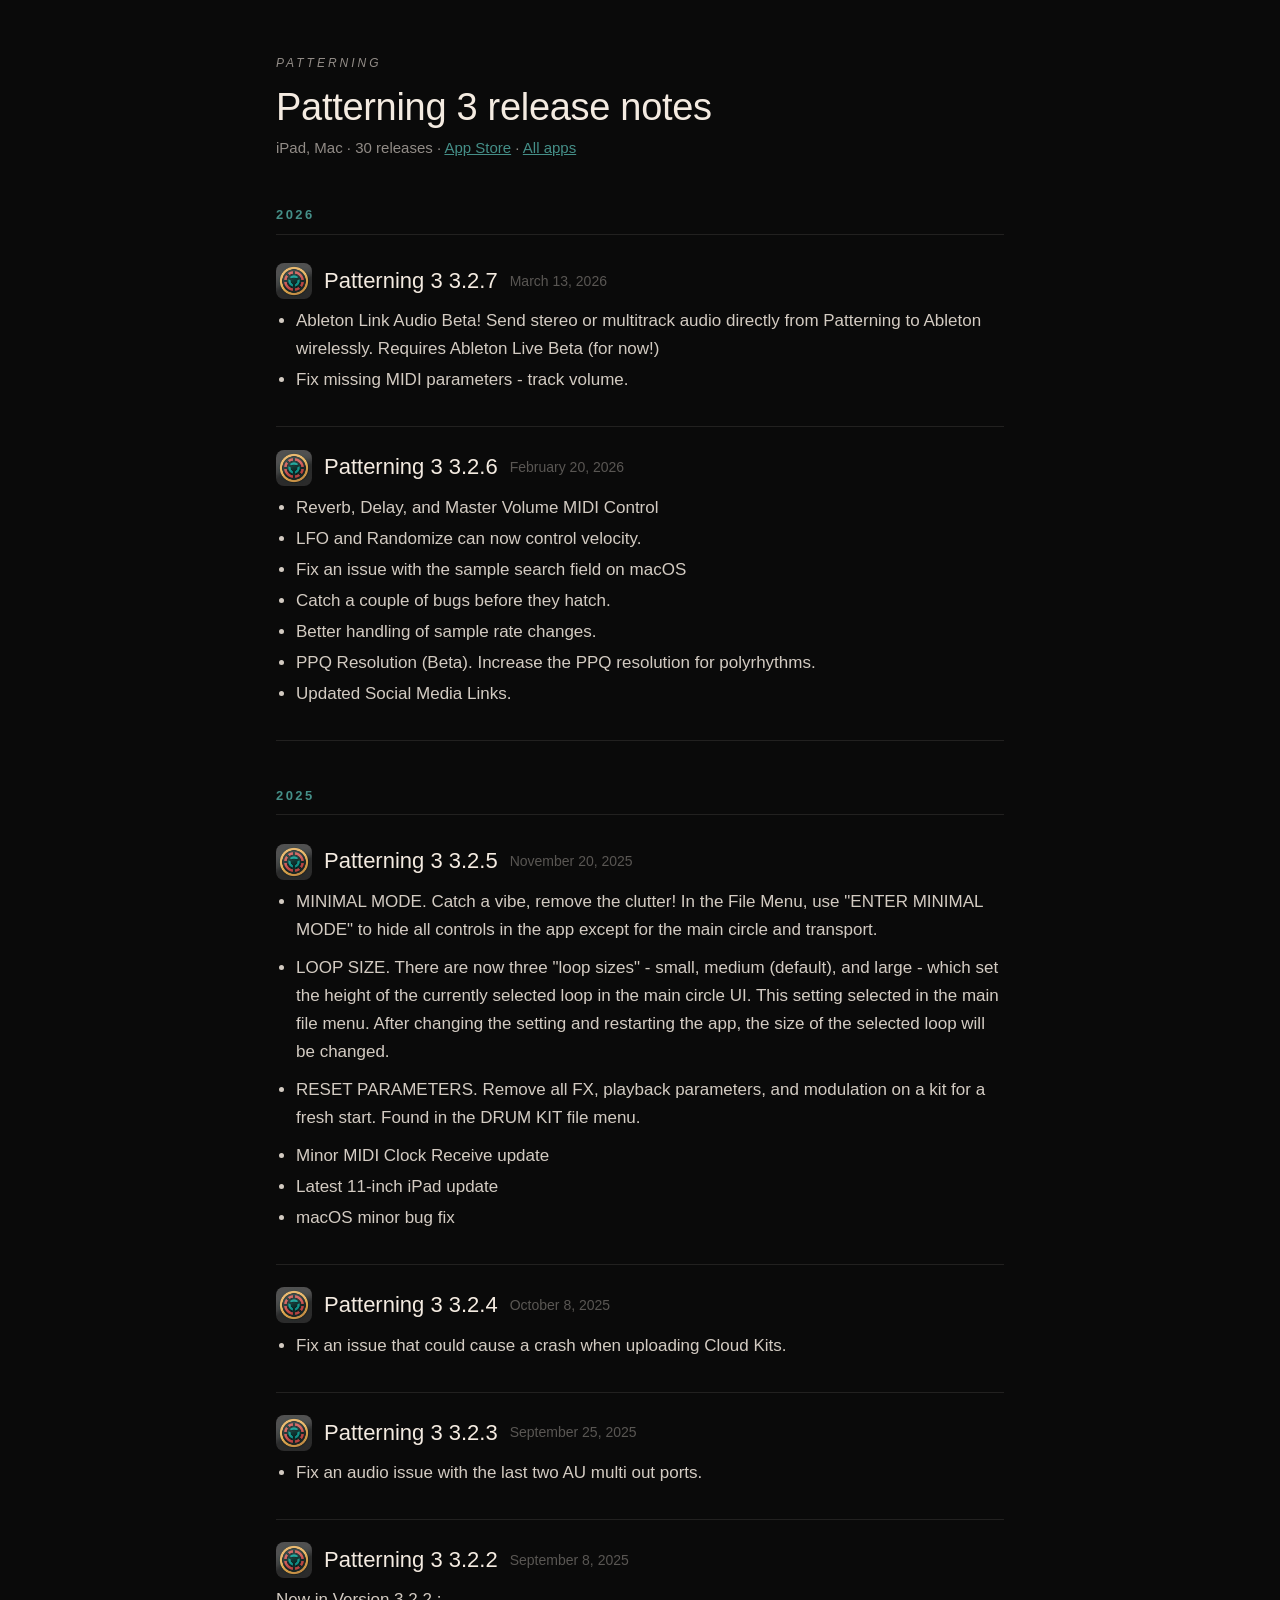
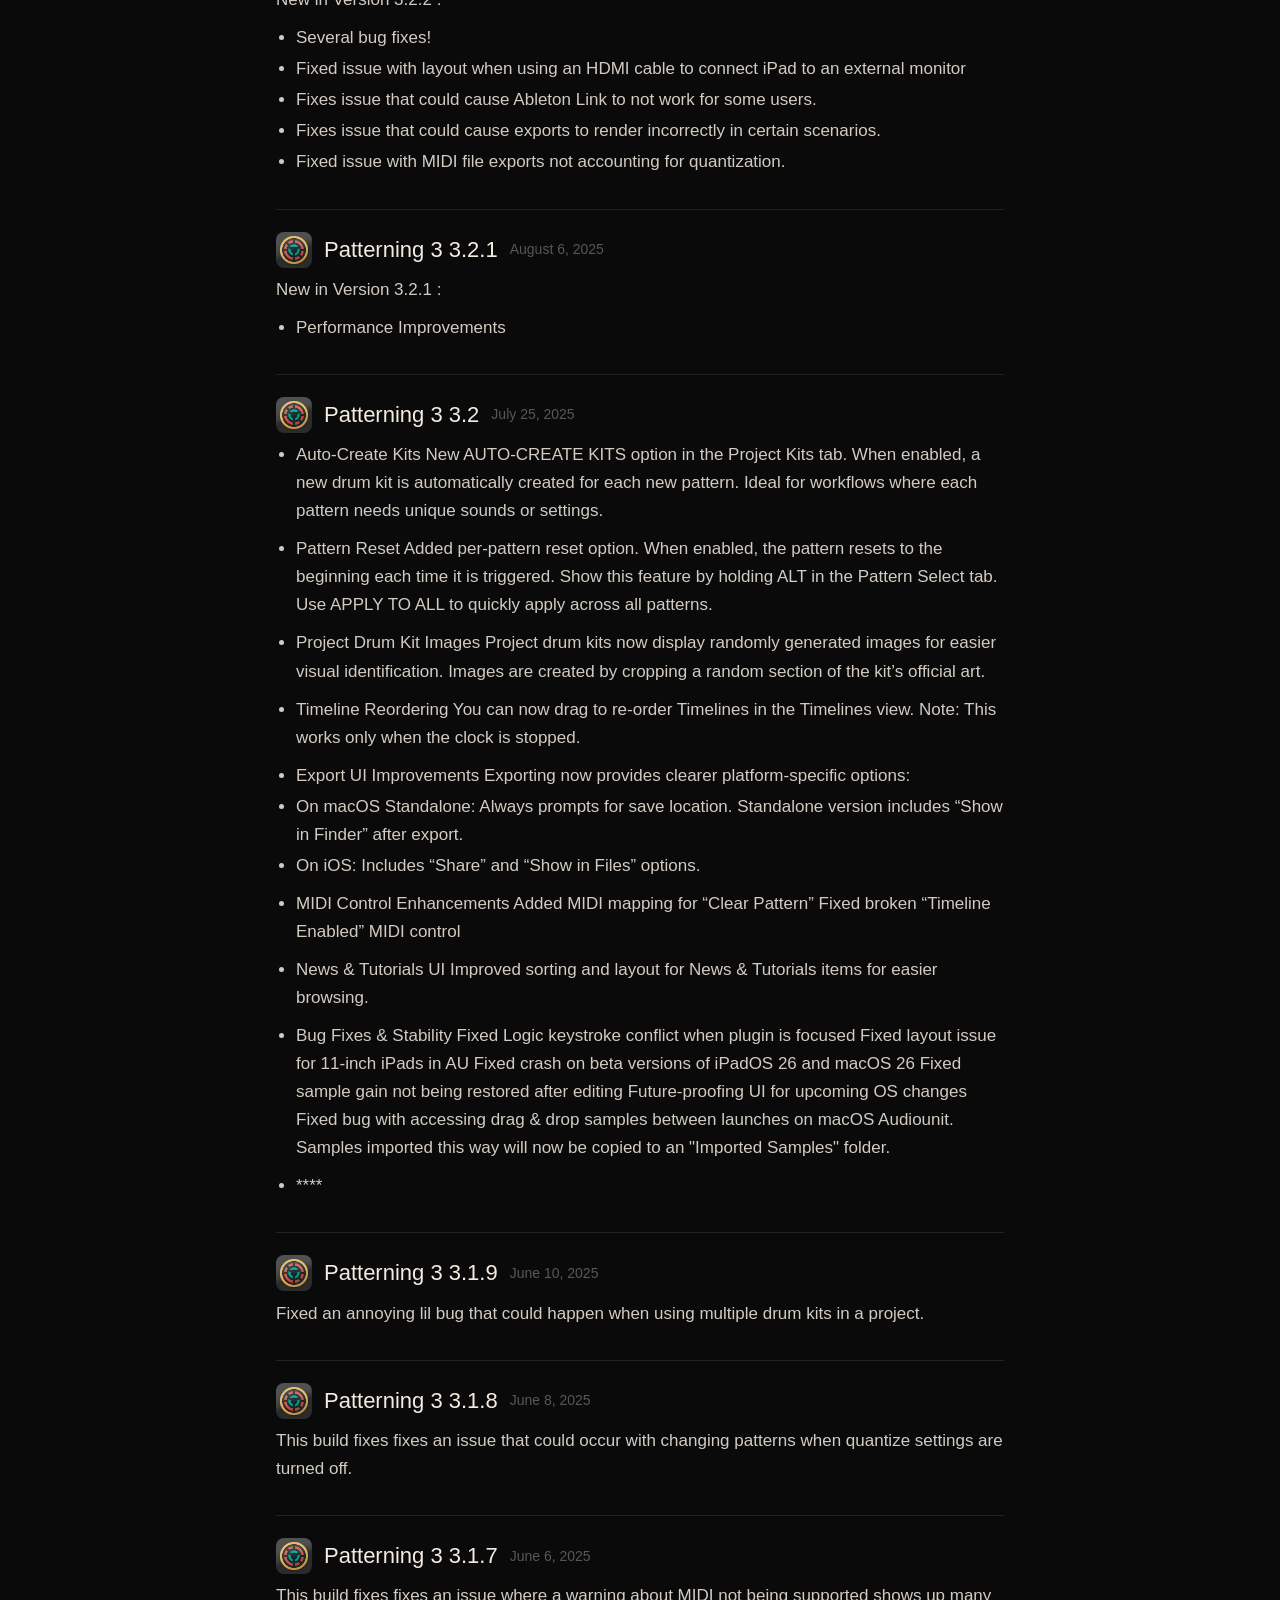
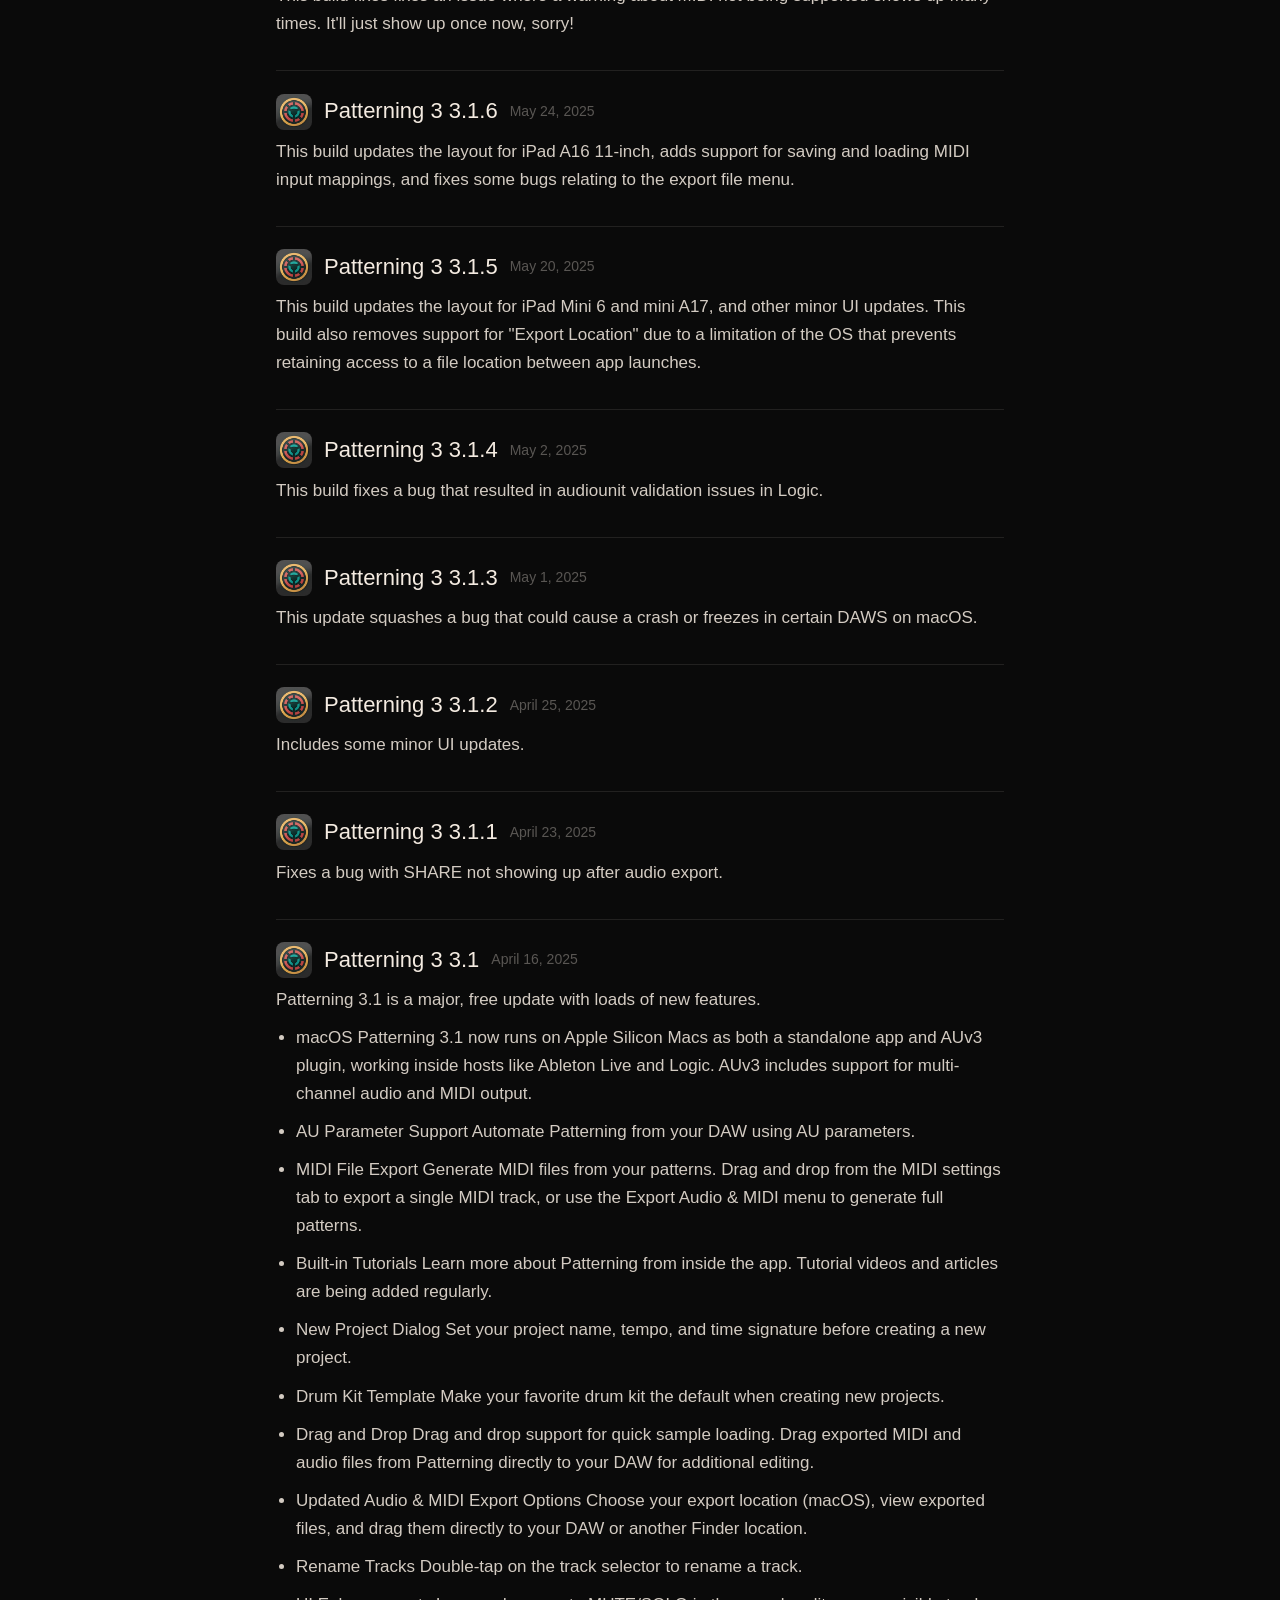
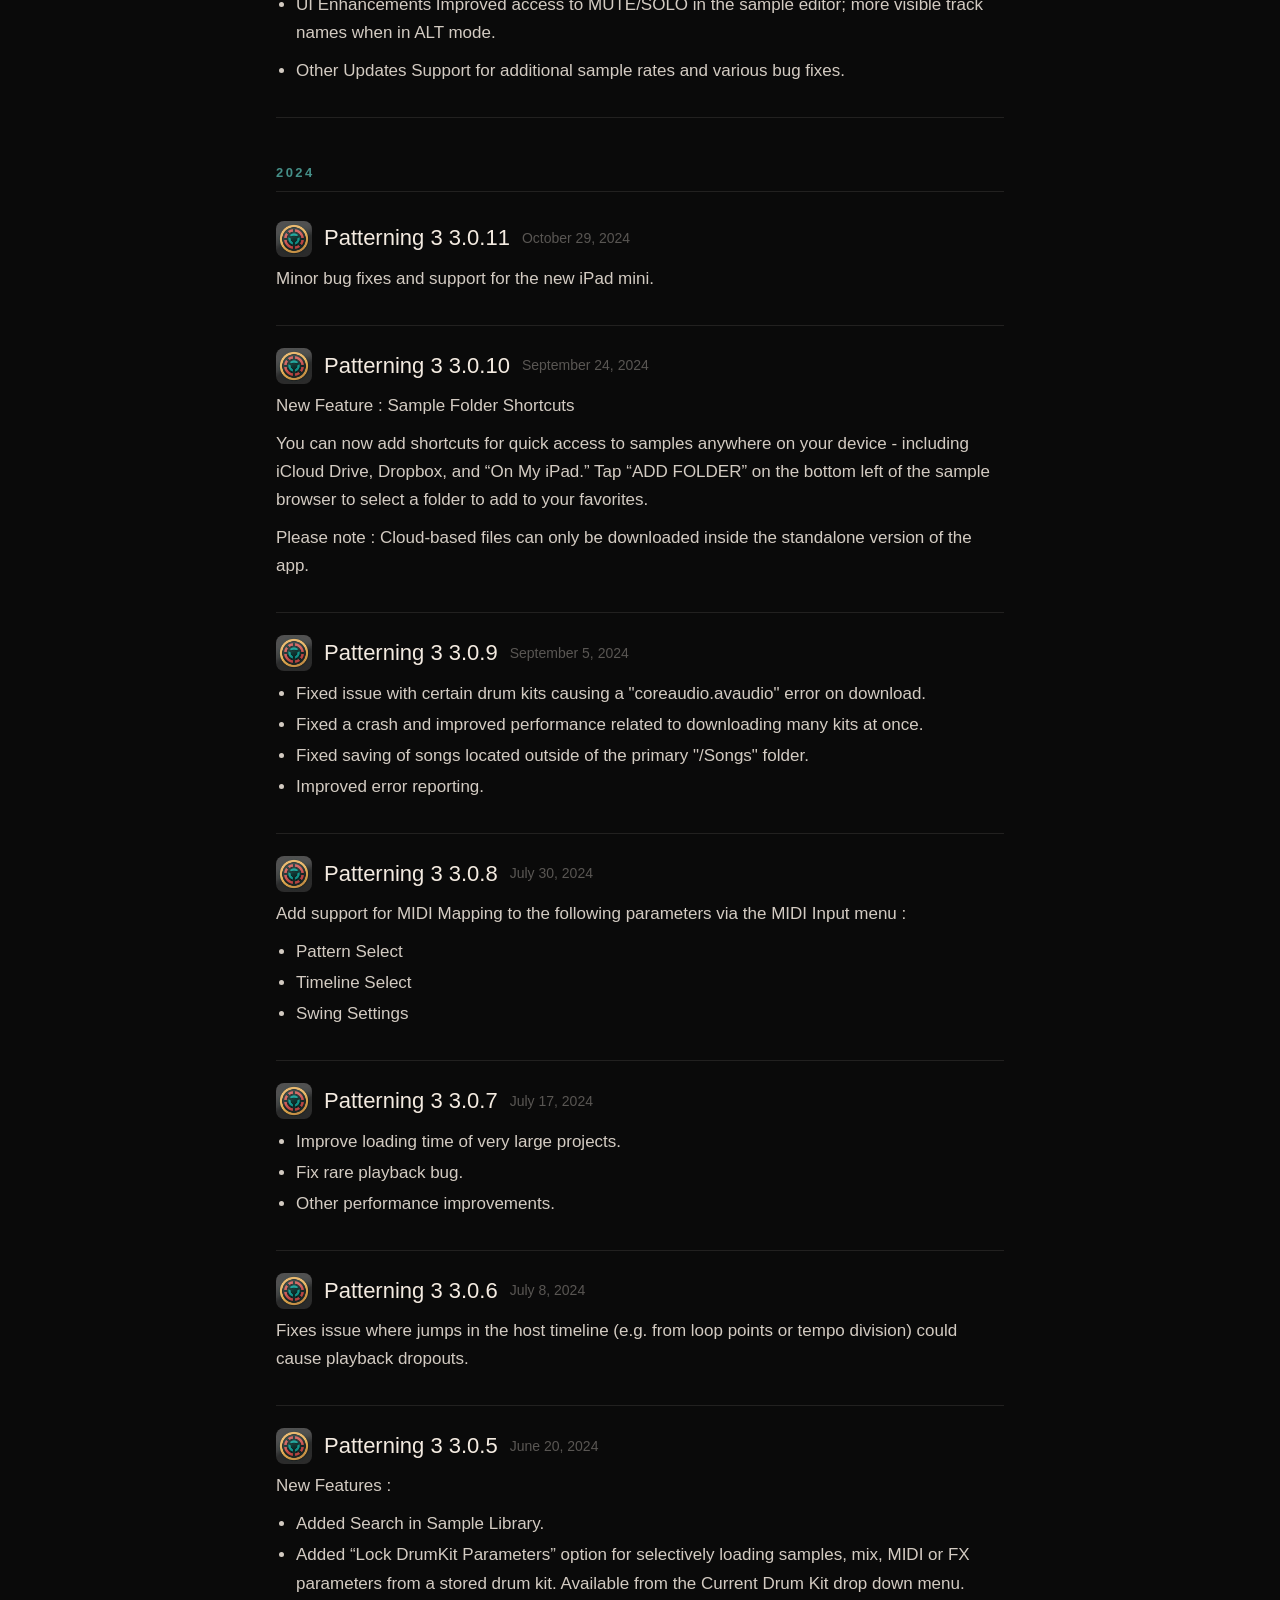
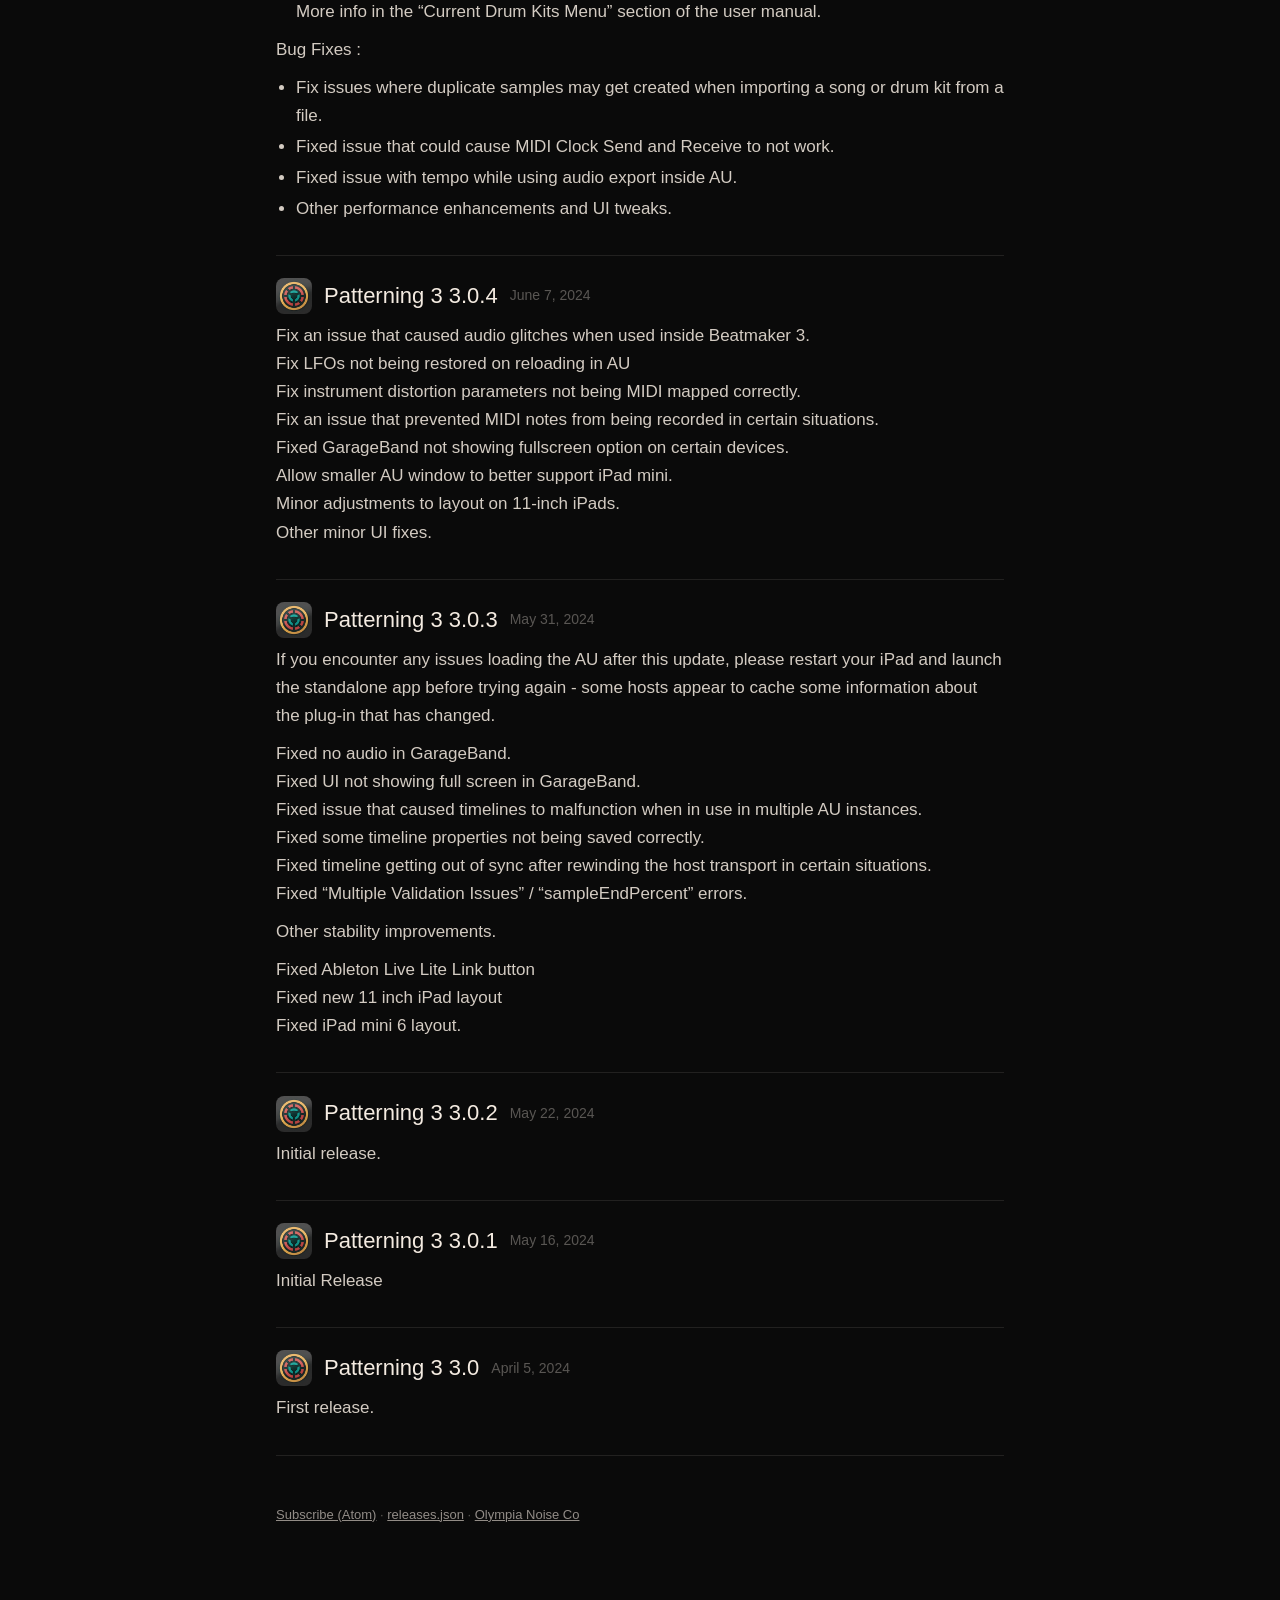
==== commit fb861d04: "Update release notes (2026-10-23)" ====
--- a/p3.html
+++ b/p3.html
@@ -16,21 +16,21 @@
 
 </header>
 <section class="year" data-year="2026"><h2>2026</h2>
-<article class="release" data-app="p3" id="p3-3.2.7"><header><h3>Patterning 3 3.2.7</h3><time datetime="2026-03-13">March 13, 2026</time></header><div class="notes"><ul><li>Ableton Link Audio Beta!  Send stereo or multitrack audio directly from Patterning to Ableton wirelessly.  Requires Ableton Live Beta (for now!)</li><li>Fix missing MIDI parameters - track volume.</li></ul></div></article>
-<article class="release" data-app="p3" id="p3-3.2.6"><header><h3>Patterning 3 3.2.6</h3><time datetime="2026-02-20">February 20, 2026</time></header><div class="notes"><ul><li>Reverb, Delay, and Master Volume MIDI Control</li><li>LFO and Randomize can now control velocity.</li><li>Fix an issue with the sample search field on macOS</li><li>Catch a couple of bugs before they hatch.</li><li>Better handling of sample rate changes.</li><li>PPQ Resolution (Beta).  Increase the PPQ resolution for polyrhythms.</li><li>Updated Social Media Links.</li></ul></div></article>
+<article class="release" data-app="p3" id="p3-3.2.7"><header><img class="icon" src="icons/p3.png" alt="" width="36" height="36"><h3>Patterning 3 3.2.7</h3><time datetime="2026-03-13">March 13, 2026</time></header><div class="notes"><ul><li>Ableton Link Audio Beta!  Send stereo or multitrack audio directly from Patterning to Ableton wirelessly.  Requires Ableton Live Beta (for now!)</li><li>Fix missing MIDI parameters - track volume.</li></ul></div></article>
+<article class="release" data-app="p3" id="p3-3.2.6"><header><img class="icon" src="icons/p3.png" alt="" width="36" height="36"><h3>Patterning 3 3.2.6</h3><time datetime="2026-02-20">February 20, 2026</time></header><div class="notes"><ul><li>Reverb, Delay, and Master Volume MIDI Control</li><li>LFO and Randomize can now control velocity.</li><li>Fix an issue with the sample search field on macOS</li><li>Catch a couple of bugs before they hatch.</li><li>Better handling of sample rate changes.</li><li>PPQ Resolution (Beta).  Increase the PPQ resolution for polyrhythms.</li><li>Updated Social Media Links.</li></ul></div></article>
 </section>
 <section class="year" data-year="2025"><h2>2025</h2>
-<article class="release" data-app="p3" id="p3-3.2.5"><header><h3>Patterning 3 3.2.5</h3><time datetime="2025-11-20">November 20, 2025</time></header><div class="notes"><ul><li>MINIMAL MODE.   Catch a vibe, remove the clutter!  In the File Menu, use &quot;ENTER MINIMAL MODE&quot; to hide all controls in the app except for the main circle and transport.</li></ul>
+<article class="release" data-app="p3" id="p3-3.2.5"><header><img class="icon" src="icons/p3.png" alt="" width="36" height="36"><h3>Patterning 3 3.2.5</h3><time datetime="2025-11-20">November 20, 2025</time></header><div class="notes"><ul><li>MINIMAL MODE.   Catch a vibe, remove the clutter!  In the File Menu, use &quot;ENTER MINIMAL MODE&quot; to hide all controls in the app except for the main circle and transport.</li></ul>
 <ul><li>LOOP SIZE. There are now three &quot;loop sizes&quot; - small, medium (default), and large - which set the height of the currently selected loop in the main circle UI.  This setting selected in the main file menu.  After changing the setting and restarting the app, the size of the selected loop will be changed.</li></ul>
 <ul><li>RESET PARAMETERS.  Remove all FX, playback parameters, and modulation on a kit for a fresh start.  Found in the DRUM KIT file menu.</li></ul>
 <ul><li>Minor MIDI Clock Receive update</li><li>Latest 11-inch iPad update</li><li>macOS minor bug fix</li></ul></div></article>
-<article class="release" data-app="p3" id="p3-3.2.4"><header><h3>Patterning 3 3.2.4</h3><time datetime="2025-10-08">October 8, 2025</time></header><div class="notes"><ul><li>Fix an issue that could cause a crash when uploading Cloud Kits.</li></ul></div></article>
-<article class="release" data-app="p3" id="p3-3.2.3"><header><h3>Patterning 3 3.2.3</h3><time datetime="2025-09-25">September 25, 2025</time></header><div class="notes"><ul><li>Fix an audio issue with the last two AU multi out ports.</li></ul></div></article>
-<article class="release" data-app="p3" id="p3-3.2.2"><header><h3>Patterning 3 3.2.2</h3><time datetime="2025-09-08">September 8, 2025</time></header><div class="notes"><p>New in Version 3.2.2 :</p>
+<article class="release" data-app="p3" id="p3-3.2.4"><header><img class="icon" src="icons/p3.png" alt="" width="36" height="36"><h3>Patterning 3 3.2.4</h3><time datetime="2025-10-08">October 8, 2025</time></header><div class="notes"><ul><li>Fix an issue that could cause a crash when uploading Cloud Kits.</li></ul></div></article>
+<article class="release" data-app="p3" id="p3-3.2.3"><header><img class="icon" src="icons/p3.png" alt="" width="36" height="36"><h3>Patterning 3 3.2.3</h3><time datetime="2025-09-25">September 25, 2025</time></header><div class="notes"><ul><li>Fix an audio issue with the last two AU multi out ports.</li></ul></div></article>
+<article class="release" data-app="p3" id="p3-3.2.2"><header><img class="icon" src="icons/p3.png" alt="" width="36" height="36"><h3>Patterning 3 3.2.2</h3><time datetime="2025-09-08">September 8, 2025</time></header><div class="notes"><p>New in Version 3.2.2 :</p>
 <ul><li>Several bug fixes!</li><li>Fixed issue with layout when using an HDMI cable to connect iPad to an external monitor</li><li>Fixes issue that could cause Ableton Link to not work for some users.</li><li>Fixes issue that could cause exports to render incorrectly in certain scenarios.</li><li>Fixed issue with MIDI file exports not accounting for quantization.</li></ul></div></article>
-<article class="release" data-app="p3" id="p3-3.2.1"><header><h3>Patterning 3 3.2.1</h3><time datetime="2025-08-06">August 6, 2025</time></header><div class="notes"><p>New in Version 3.2.1 :</p>
+<article class="release" data-app="p3" id="p3-3.2.1"><header><img class="icon" src="icons/p3.png" alt="" width="36" height="36"><h3>Patterning 3 3.2.1</h3><time datetime="2025-08-06">August 6, 2025</time></header><div class="notes"><p>New in Version 3.2.1 :</p>
 <ul><li>Performance Improvements</li></ul></div></article>
-<article class="release" data-app="p3" id="p3-3.2"><header><h3>Patterning 3 3.2</h3><time datetime="2025-07-25">July 25, 2025</time></header><div class="notes"><ul><li>Auto-Create Kits New AUTO-CREATE KITS option in the Project Kits tab. When enabled, a new drum kit is automatically created for each new pattern. Ideal for workflows where each pattern needs unique sounds or settings.</li></ul>
+<article class="release" data-app="p3" id="p3-3.2"><header><img class="icon" src="icons/p3.png" alt="" width="36" height="36"><h3>Patterning 3 3.2</h3><time datetime="2025-07-25">July 25, 2025</time></header><div class="notes"><ul><li>Auto-Create Kits New AUTO-CREATE KITS option in the Project Kits tab. When enabled, a new drum kit is automatically created for each new pattern. Ideal for workflows where each pattern needs unique sounds or settings.</li></ul>
 <ul><li>Pattern Reset Added per-pattern reset option. When enabled, the pattern resets to the beginning each time it is triggered. Show this feature by holding ALT in the Pattern Select tab.  Use APPLY TO ALL to quickly apply across all patterns.</li></ul>
 <ul><li>Project Drum Kit Images Project drum kits now display randomly generated images for easier visual identification. Images are created by cropping a random section of the kit’s official art.</li></ul>
 <ul><li>Timeline Reordering You can now drag to re-order Timelines in the Timelines view. Note: This works only when the clock is stopped.</li></ul>
@@ -39,16 +39,16 @@
 <ul><li>News &amp; Tutorials UI Improved sorting and layout for News &amp; Tutorials items for easier browsing.</li></ul>
 <ul><li>Bug Fixes &amp; Stability Fixed Logic keystroke conflict when plugin is focused Fixed layout issue for 11-inch iPads in AU Fixed crash on beta versions of iPadOS 26 and macOS 26 Fixed sample gain not being restored after editing Future-proofing UI for upcoming OS changes Fixed bug with accessing drag &amp; drop samples between launches on macOS Audiounit.  Samples imported this way will now be copied to an &quot;Imported Samples&quot; folder.</li></ul>
 <ul><li>****</li></ul></div></article>
-<article class="release" data-app="p3" id="p3-3.1.9"><header><h3>Patterning 3 3.1.9</h3><time datetime="2025-06-10">June 10, 2025</time></header><div class="notes"><p>Fixed an annoying lil bug that could happen when using multiple drum kits in a project.</p></div></article>
-<article class="release" data-app="p3" id="p3-3.1.8"><header><h3>Patterning 3 3.1.8</h3><time datetime="2025-06-08">June 8, 2025</time></header><div class="notes"><p>This build fixes fixes an issue that could occur with changing patterns when quantize settings are turned off.</p></div></article>
-<article class="release" data-app="p3" id="p3-3.1.7"><header><h3>Patterning 3 3.1.7</h3><time datetime="2025-06-06">June 6, 2025</time></header><div class="notes"><p>This build fixes fixes an issue where a warning about MIDI not being supported shows up many times.  It&#x27;ll just show up once now, sorry!</p></div></article>
-<article class="release" data-app="p3" id="p3-3.1.6"><header><h3>Patterning 3 3.1.6</h3><time datetime="2025-05-24">May 24, 2025</time></header><div class="notes"><p>This build updates the layout for iPad A16 11-inch, adds support for saving and loading MIDI input mappings, and fixes some bugs relating to the export file menu.</p></div></article>
-<article class="release" data-app="p3" id="p3-3.1.5"><header><h3>Patterning 3 3.1.5</h3><time datetime="2025-05-20">May 20, 2025</time></header><div class="notes"><p>This build updates the layout for iPad Mini 6 and mini A17, and other minor UI updates.  This build also removes support for &quot;Export Location&quot; due to a limitation of the OS that prevents retaining access to a file location between app launches.</p></div></article>
-<article class="release" data-app="p3" id="p3-3.1.4"><header><h3>Patterning 3 3.1.4</h3><time datetime="2025-05-02">May 2, 2025</time></header><div class="notes"><p>This build fixes a bug that resulted in audiounit validation issues in Logic.</p></div></article>
-<article class="release" data-app="p3" id="p3-3.1.3"><header><h3>Patterning 3 3.1.3</h3><time datetime="2025-05-01">May 1, 2025</time></header><div class="notes"><p>This update squashes a bug that could cause a crash or freezes in certain DAWS on macOS.</p></div></article>
-<article class="release" data-app="p3" id="p3-3.1.2"><header><h3>Patterning 3 3.1.2</h3><time datetime="2025-04-25">April 25, 2025</time></header><div class="notes"><p>Includes some minor UI updates.</p></div></article>
-<article class="release" data-app="p3" id="p3-3.1.1"><header><h3>Patterning 3 3.1.1</h3><time datetime="2025-04-23">April 23, 2025</time></header><div class="notes"><p>Fixes a bug with SHARE not showing up after audio export.</p></div></article>
-<article class="release" data-app="p3" id="p3-3.1"><header><h3>Patterning 3 3.1</h3><time datetime="2025-04-16">April 16, 2025</time></header><div class="notes"><p>Patterning 3.1 is a major, free update with loads of new features.</p>
+<article class="release" data-app="p3" id="p3-3.1.9"><header><img class="icon" src="icons/p3.png" alt="" width="36" height="36"><h3>Patterning 3 3.1.9</h3><time datetime="2025-06-10">June 10, 2025</time></header><div class="notes"><p>Fixed an annoying lil bug that could happen when using multiple drum kits in a project.</p></div></article>
+<article class="release" data-app="p3" id="p3-3.1.8"><header><img class="icon" src="icons/p3.png" alt="" width="36" height="36"><h3>Patterning 3 3.1.8</h3><time datetime="2025-06-08">June 8, 2025</time></header><div class="notes"><p>This build fixes fixes an issue that could occur with changing patterns when quantize settings are turned off.</p></div></article>
+<article class="release" data-app="p3" id="p3-3.1.7"><header><img class="icon" src="icons/p3.png" alt="" width="36" height="36"><h3>Patterning 3 3.1.7</h3><time datetime="2025-06-06">June 6, 2025</time></header><div class="notes"><p>This build fixes fixes an issue where a warning about MIDI not being supported shows up many times.  It&#x27;ll just show up once now, sorry!</p></div></article>
+<article class="release" data-app="p3" id="p3-3.1.6"><header><img class="icon" src="icons/p3.png" alt="" width="36" height="36"><h3>Patterning 3 3.1.6</h3><time datetime="2025-05-24">May 24, 2025</time></header><div class="notes"><p>This build updates the layout for iPad A16 11-inch, adds support for saving and loading MIDI input mappings, and fixes some bugs relating to the export file menu.</p></div></article>
+<article class="release" data-app="p3" id="p3-3.1.5"><header><img class="icon" src="icons/p3.png" alt="" width="36" height="36"><h3>Patterning 3 3.1.5</h3><time datetime="2025-05-20">May 20, 2025</time></header><div class="notes"><p>This build updates the layout for iPad Mini 6 and mini A17, and other minor UI updates.  This build also removes support for &quot;Export Location&quot; due to a limitation of the OS that prevents retaining access to a file location between app launches.</p></div></article>
+<article class="release" data-app="p3" id="p3-3.1.4"><header><img class="icon" src="icons/p3.png" alt="" width="36" height="36"><h3>Patterning 3 3.1.4</h3><time datetime="2025-05-02">May 2, 2025</time></header><div class="notes"><p>This build fixes a bug that resulted in audiounit validation issues in Logic.</p></div></article>
+<article class="release" data-app="p3" id="p3-3.1.3"><header><img class="icon" src="icons/p3.png" alt="" width="36" height="36"><h3>Patterning 3 3.1.3</h3><time datetime="2025-05-01">May 1, 2025</time></header><div class="notes"><p>This update squashes a bug that could cause a crash or freezes in certain DAWS on macOS.</p></div></article>
+<article class="release" data-app="p3" id="p3-3.1.2"><header><img class="icon" src="icons/p3.png" alt="" width="36" height="36"><h3>Patterning 3 3.1.2</h3><time datetime="2025-04-25">April 25, 2025</time></header><div class="notes"><p>Includes some minor UI updates.</p></div></article>
+<article class="release" data-app="p3" id="p3-3.1.1"><header><img class="icon" src="icons/p3.png" alt="" width="36" height="36"><h3>Patterning 3 3.1.1</h3><time datetime="2025-04-23">April 23, 2025</time></header><div class="notes"><p>Fixes a bug with SHARE not showing up after audio export.</p></div></article>
+<article class="release" data-app="p3" id="p3-3.1"><header><img class="icon" src="icons/p3.png" alt="" width="36" height="36"><h3>Patterning 3 3.1</h3><time datetime="2025-04-16">April 16, 2025</time></header><div class="notes"><p>Patterning 3.1 is a major, free update with loads of new features.</p>
 <ul><li>macOS Patterning 3.1 now runs on Apple Silicon Macs as both a standalone app and AUv3 plugin, working inside hosts like Ableton Live and Logic. AUv3 includes support for multi-channel audio and MIDI output.</li></ul>
 <ul><li>AU Parameter Support Automate Patterning from your DAW using AU parameters.</li></ul>
 <ul><li>MIDI File Export Generate MIDI files from your patterns. Drag and drop from the MIDI settings tab to export a single MIDI track, or use the Export Audio &amp; MIDI menu to generate full patterns.</li></ul>
@@ -62,27 +62,27 @@
 <ul><li>Other Updates Support for additional sample rates and various bug fixes.</li></ul></div></article>
 </section>
 <section class="year" data-year="2024"><h2>2024</h2>
-<article class="release" data-app="p3" id="p3-3.0.11"><header><h3>Patterning 3 3.0.11</h3><time datetime="2024-10-29">October 29, 2024</time></header><div class="notes"><p>Minor bug fixes and support for the new iPad mini.</p></div></article>
-<article class="release" data-app="p3" id="p3-3.0.10"><header><h3>Patterning 3 3.0.10</h3><time datetime="2024-09-24">September 24, 2024</time></header><div class="notes"><p>New Feature : Sample Folder Shortcuts</p>
+<article class="release" data-app="p3" id="p3-3.0.11"><header><img class="icon" src="icons/p3.png" alt="" width="36" height="36"><h3>Patterning 3 3.0.11</h3><time datetime="2024-10-29">October 29, 2024</time></header><div class="notes"><p>Minor bug fixes and support for the new iPad mini.</p></div></article>
+<article class="release" data-app="p3" id="p3-3.0.10"><header><img class="icon" src="icons/p3.png" alt="" width="36" height="36"><h3>Patterning 3 3.0.10</h3><time datetime="2024-09-24">September 24, 2024</time></header><div class="notes"><p>New Feature : Sample Folder Shortcuts</p>
 <p>You can now add shortcuts for quick access to samples anywhere on your device -  including iCloud Drive, Dropbox, and “On My iPad.”   Tap “ADD FOLDER” on the bottom left of the sample browser to select a folder to add to your favorites.</p>
 <p>Please note : Cloud-based files can only be downloaded inside the standalone version of the app.</p></div></article>
-<article class="release" data-app="p3" id="p3-3.0.9"><header><h3>Patterning 3 3.0.9</h3><time datetime="2024-09-05">September 5, 2024</time></header><div class="notes"><ul><li>Fixed issue with certain drum kits causing a &quot;coreaudio.avaudio&quot; error on download.</li><li>Fixed a crash and improved performance related to downloading many kits at once.</li><li>Fixed saving of songs located outside of the primary &quot;/Songs&quot; folder.</li><li>Improved error reporting.</li></ul></div></article>
-<article class="release" data-app="p3" id="p3-3.0.8"><header><h3>Patterning 3 3.0.8</h3><time datetime="2024-07-30">July 30, 2024</time></header><div class="notes"><p>Add support for MIDI Mapping to the following parameters via the MIDI Input menu :</p>
+<article class="release" data-app="p3" id="p3-3.0.9"><header><img class="icon" src="icons/p3.png" alt="" width="36" height="36"><h3>Patterning 3 3.0.9</h3><time datetime="2024-09-05">September 5, 2024</time></header><div class="notes"><ul><li>Fixed issue with certain drum kits causing a &quot;coreaudio.avaudio&quot; error on download.</li><li>Fixed a crash and improved performance related to downloading many kits at once.</li><li>Fixed saving of songs located outside of the primary &quot;/Songs&quot; folder.</li><li>Improved error reporting.</li></ul></div></article>
+<article class="release" data-app="p3" id="p3-3.0.8"><header><img class="icon" src="icons/p3.png" alt="" width="36" height="36"><h3>Patterning 3 3.0.8</h3><time datetime="2024-07-30">July 30, 2024</time></header><div class="notes"><p>Add support for MIDI Mapping to the following parameters via the MIDI Input menu :</p>
 <ul><li>Pattern Select</li><li>Timeline Select</li><li>Swing Settings</li></ul></div></article>
-<article class="release" data-app="p3" id="p3-3.0.7"><header><h3>Patterning 3 3.0.7</h3><time datetime="2024-07-17">July 17, 2024</time></header><div class="notes"><ul><li>Improve loading time of very large projects.</li><li>Fix rare playback bug.</li><li>Other performance improvements.</li></ul></div></article>
-<article class="release" data-app="p3" id="p3-3.0.6"><header><h3>Patterning 3 3.0.6</h3><time datetime="2024-07-08">July 8, 2024</time></header><div class="notes"><p>Fixes issue where jumps in the host timeline (e.g. from loop points or tempo division) could cause playback dropouts.</p></div></article>
-<article class="release" data-app="p3" id="p3-3.0.5"><header><h3>Patterning 3 3.0.5</h3><time datetime="2024-06-20">June 20, 2024</time></header><div class="notes"><p>New Features :</p>
+<article class="release" data-app="p3" id="p3-3.0.7"><header><img class="icon" src="icons/p3.png" alt="" width="36" height="36"><h3>Patterning 3 3.0.7</h3><time datetime="2024-07-17">July 17, 2024</time></header><div class="notes"><ul><li>Improve loading time of very large projects.</li><li>Fix rare playback bug.</li><li>Other performance improvements.</li></ul></div></article>
+<article class="release" data-app="p3" id="p3-3.0.6"><header><img class="icon" src="icons/p3.png" alt="" width="36" height="36"><h3>Patterning 3 3.0.6</h3><time datetime="2024-07-08">July 8, 2024</time></header><div class="notes"><p>Fixes issue where jumps in the host timeline (e.g. from loop points or tempo division) could cause playback dropouts.</p></div></article>
+<article class="release" data-app="p3" id="p3-3.0.5"><header><img class="icon" src="icons/p3.png" alt="" width="36" height="36"><h3>Patterning 3 3.0.5</h3><time datetime="2024-06-20">June 20, 2024</time></header><div class="notes"><p>New Features :</p>
 <ul><li>Added Search in Sample Library.</li><li>Added  “Lock DrumKit Parameters” option for selectively loading samples, mix, MIDI or FX parameters from a stored drum kit.  Available from the Current Drum Kit drop down menu.  More info in the “Current Drum Kits Menu” section of the user manual.</li></ul>
 <p>Bug Fixes :</p>
 <ul><li>Fix issues where duplicate samples may get created when importing a song or drum kit from a file.</li><li>Fixed issue that could cause MIDI Clock Send and Receive to not work.</li><li>Fixed issue with tempo while using audio export inside AU.</li><li>Other performance enhancements and UI tweaks.</li></ul></div></article>
-<article class="release" data-app="p3" id="p3-3.0.4"><header><h3>Patterning 3 3.0.4</h3><time datetime="2024-06-07">June 7, 2024</time></header><div class="notes"><p>Fix an issue that caused audio glitches when used inside Beatmaker 3.<br>Fix LFOs not being restored on reloading in AU<br>Fix instrument distortion parameters not being MIDI mapped correctly.<br>Fix an issue that prevented MIDI notes from being recorded in certain situations.<br>Fixed GarageBand not showing fullscreen option on certain devices.<br>Allow smaller AU window to better support iPad mini.<br>Minor adjustments to layout on 11-inch iPads.<br>Other minor UI fixes.</p></div></article>
-<article class="release" data-app="p3" id="p3-3.0.3"><header><h3>Patterning 3 3.0.3</h3><time datetime="2024-05-31">May 31, 2024</time></header><div class="notes"><p>If you encounter any issues loading the AU after this update, please restart your iPad and launch the standalone app before trying again - some hosts appear to cache some information about the plug-in that has changed.</p>
+<article class="release" data-app="p3" id="p3-3.0.4"><header><img class="icon" src="icons/p3.png" alt="" width="36" height="36"><h3>Patterning 3 3.0.4</h3><time datetime="2024-06-07">June 7, 2024</time></header><div class="notes"><p>Fix an issue that caused audio glitches when used inside Beatmaker 3.<br>Fix LFOs not being restored on reloading in AU<br>Fix instrument distortion parameters not being MIDI mapped correctly.<br>Fix an issue that prevented MIDI notes from being recorded in certain situations.<br>Fixed GarageBand not showing fullscreen option on certain devices.<br>Allow smaller AU window to better support iPad mini.<br>Minor adjustments to layout on 11-inch iPads.<br>Other minor UI fixes.</p></div></article>
+<article class="release" data-app="p3" id="p3-3.0.3"><header><img class="icon" src="icons/p3.png" alt="" width="36" height="36"><h3>Patterning 3 3.0.3</h3><time datetime="2024-05-31">May 31, 2024</time></header><div class="notes"><p>If you encounter any issues loading the AU after this update, please restart your iPad and launch the standalone app before trying again - some hosts appear to cache some information about the plug-in that has changed.</p>
 <p>Fixed no audio in GarageBand.<br>Fixed UI not showing full screen in GarageBand.<br>Fixed issue that caused timelines to malfunction when in use in multiple AU instances.<br>Fixed some timeline properties not being saved correctly.<br>Fixed timeline getting out of sync after rewinding the host transport in certain situations.<br>Fixed “Multiple Validation Issues” / “sampleEndPercent” errors.</p>
 <p>Other stability improvements.</p>
 <p>Fixed Ableton Live Lite Link button<br>Fixed new 11 inch iPad layout<br>Fixed iPad mini 6 layout.</p></div></article>
-<article class="release" data-app="p3" id="p3-3.0.2"><header><h3>Patterning 3 3.0.2</h3><time datetime="2024-05-22">May 22, 2024</time></header><div class="notes"><p>Initial release.</p></div></article>
-<article class="release" data-app="p3" id="p3-3.0.1"><header><h3>Patterning 3 3.0.1</h3><time datetime="2024-05-16">May 16, 2024</time></header><div class="notes"><p>Initial Release</p></div></article>
-<article class="release" data-app="p3" id="p3-3.0"><header><h3>Patterning 3 3.0</h3><time datetime="2024-04-05">April 5, 2024</time></header><div class="notes"><p>First release.</p></div></article>
+<article class="release" data-app="p3" id="p3-3.0.2"><header><img class="icon" src="icons/p3.png" alt="" width="36" height="36"><h3>Patterning 3 3.0.2</h3><time datetime="2024-05-22">May 22, 2024</time></header><div class="notes"><p>Initial release.</p></div></article>
+<article class="release" data-app="p3" id="p3-3.0.1"><header><img class="icon" src="icons/p3.png" alt="" width="36" height="36"><h3>Patterning 3 3.0.1</h3><time datetime="2024-05-16">May 16, 2024</time></header><div class="notes"><p>Initial Release</p></div></article>
+<article class="release" data-app="p3" id="p3-3.0"><header><img class="icon" src="icons/p3.png" alt="" width="36" height="36"><h3>Patterning 3 3.0</h3><time datetime="2024-04-05">April 5, 2024</time></header><div class="notes"><p>First release.</p></div></article>
 </section>
 <footer><a href="feed.xml">Subscribe (Atom)</a> · <a href="releases.json">releases.json</a> · <a href="https://olympianoiseco.com">Olympia Noise Co</a></footer>
 </main>
--- a/changelog.css
+++ b/changelog.css
@@ -28,7 +28,8 @@
          margin:44px 0 6px;padding-bottom:8px;border-bottom:1px solid var(--line)}
 
 .release{padding:22px 0;border-bottom:1px solid var(--line)}
-.release header{display:flex;flex-wrap:wrap;align-items:baseline;gap:4px 12px;margin-bottom:6px}
+.release header{display:flex;flex-wrap:wrap;align-items:center;gap:4px 12px;margin-bottom:8px}
+.release .icon{width:36px;height:36px;border-radius:8px;flex:none}
 .release h3{margin:0;font-size:22px;font-weight:400}
 .release time{color:var(--fgDim);font-size:14px}
 .notes{color:var(--body);overflow-wrap:anywhere}
